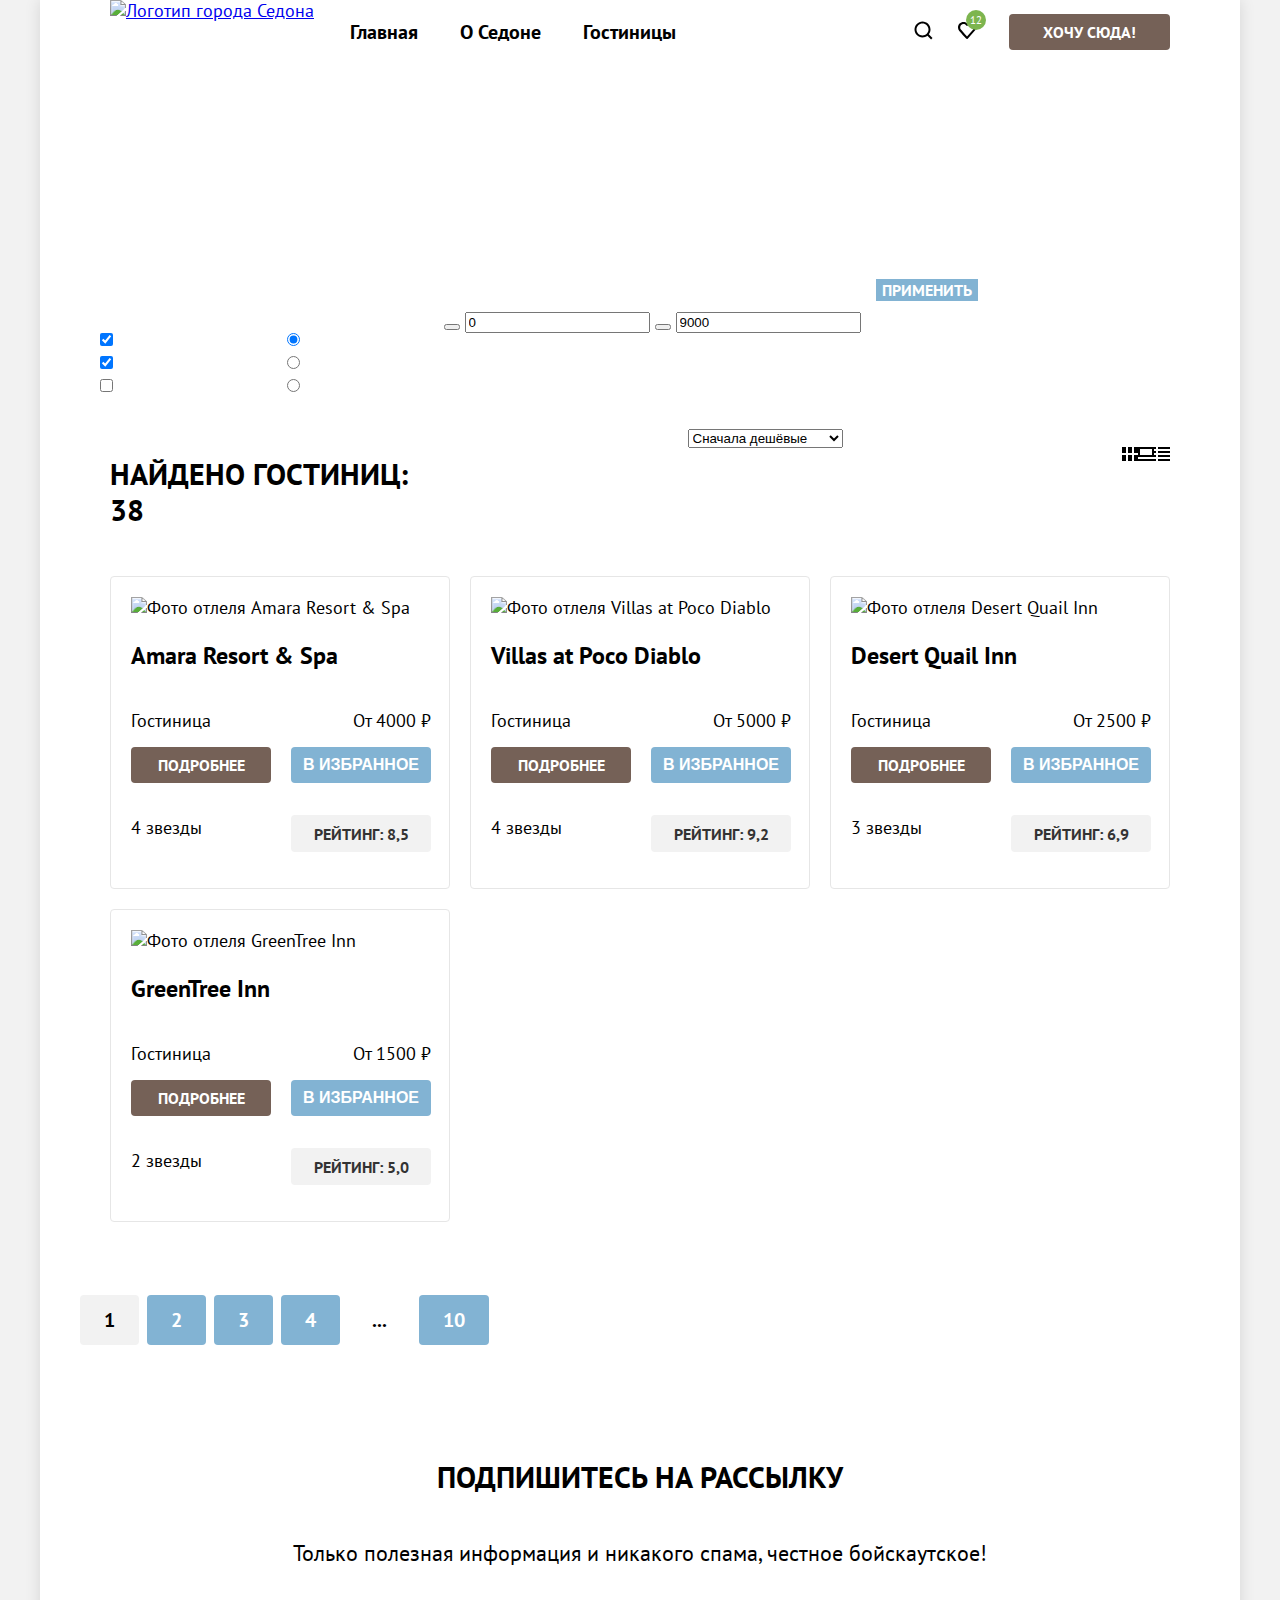
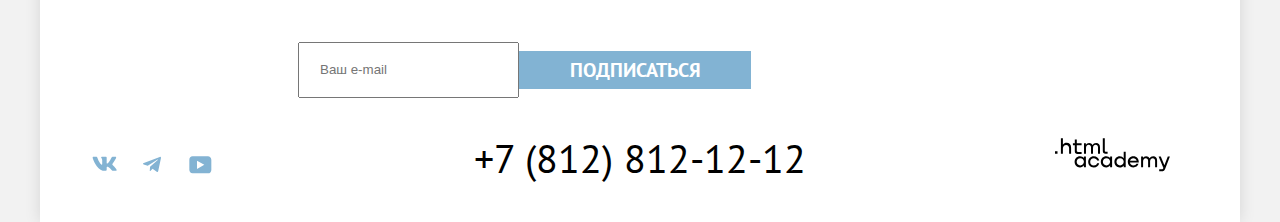
==== catalog.html @ f5851c2d "Вносит изменения в карточку гостиницы" ====
<!DOCTYPE html>
<html lang="ru">

  <head>
    <meta charset="utf-8">
    <title>Каталог</title>
    <link rel="stylesheet" href="styles/styles.css">
  </head>

  <body>
    <div class="page-wrapper">

      <header class="page-header">


        <nav class="navigation">
          <a class="logo" href="index.html" aria-current="page">
            <img src="images/header/logo.svg" width="140" height="70" alt="Логотип города Седона">
          </a>
          <ul class="navigation-list navigation-main">
            <li class="navigation-item">
              <a class="navigation-link" href="index.html">Главная</a>
            </li>
            <li class="navigation-item">
              <a class="navigation-link" href="#">О Седоне</a>
            </li>
            <li class="navigation-item navigation-item-active">
              <a class="navigation-link" href="#" aria-current="page">Гостиницы</a>
            </li>
          </ul>

          <!-- Пользовательское меню -->
          <ul class="navigation-list navigation-user">
            <li class="navigation-item">
              <a class="icon-button-search" href="#">
                <svg class="navigation-icon" aria-hidden="true" focusable="false" width="20" height="20"
                  viewBox="0 0 20 20" fill="none" xmlns="http://www.w3.org/2000/svg">
                  <path
                    d="m19.5 18.008-3.7-3.68c1-1.292 1.7-2.983 1.7-4.872 0-4.376-3.6-7.956-8-7.956s-8 3.68-8 8.055c0 4.376 3.6 7.956 8 7.956 1.8 0 3.5-.597 4.9-1.69l3.7 3.679 1.4-1.492Zm-10-2.486c-3.3 0-6-2.685-6-5.967 0-3.282 2.7-5.967 6-5.967s6 2.685 6 5.967c0 3.282-2.7 5.967-6 5.967Z"
                    fill="#000" />
                </svg>
                <span class="visually-hidden">Поиск</span>
              </a>
            </li>
            <li class="navigation-item">
              <a class="icon-button-favor" href="#">
                <svg class="navigation-icon" aria-hidden="true" focusable="false" width="20" height="20"
                  viewBox="0 0 20 20" fill="none" xmlns="http://www.w3.org/2000/svg">
                  <path
                    d="M9.9 19c-.3 0-.6-.1-.8-.4-5.4-6.1-6.7-7.5-7-7.9C1.4 9.8 1 8.6 1 7.4 1 4.4 3.4 2 6.5 2 7.8 2 9 2.5 10 3.3c1-.8 2.3-1.3 3.5-1.3 3 0 5.5 2.4 5.5 5.4 0 1.3-.5 2.5-1.3 3.4l-7 7.9c-.2.2-.4.3-.8.3Zm-6-9.5c.3.4 3.5 4 6.1 6.9l6.2-7c.5-.5.7-1.2.7-2 0-1.8-1.5-3.3-3.3-3.3-1 0-2 .5-2.7 1.3-.3.3-.6.4-.9.4-.3 0-.6-.2-.8-.4-.7-.8-1.7-1.3-2.7-1.3-1.8 0-3.3 1.5-3.3 3.3-.1.9.3 1.6.7 2.1-.1 0-.1 0 0 0Z"
                    fill="#000" />
                </svg>
                <span class="visually-hidden">Избранное</span>
                <span class="icon-counter">12</span>
              </a>
            </li>
            <li class="navigation-item">
              <a class="navigation-button button" href="#">Хочу сюда!</a>
            </li>
          </ul>
        </nav>

      </header>

      <main class="main-container main-inner">

        <!-- Поиск и выбор -->
        <section class="select">
          <h1>Гостиницы Седоны</h1>

          <!-- Хлебные крошки -->
          <nav class="breadcrumbs" aria-label="Хлебные крошки">
            <ul class="breadcrumbs-list">
              <li class="breadcrumbs-item breadcrumbs-home">
                <a class="visually-hidden" href="index.html" aria-label="На главную">
                </a>
              </li>
              <li class="breadcrumbs-item breadcrumbs-corner">
                <a class="visually-hidden">Направление перехода</a>
              </li>
              <li class="breadcrumbs-item">
                <a class="breadcrumbs-title" href="#" aria-current="page">Гостиницы</a>
              </li>
            </ul>
          </nav>

          <!-- Выбор по параметрам -->
          <form class="filter" action="https://echo.htmlacademy.ru/" method="get">

            <!-- выбор инфраструктуры -->
            <fieldset class="filter-group">
              <legend class="filter-title">Инфраструктура:</legend>
              <ul class="filter-list">
                <li class="filter-item">
                  <label class="control">
                    <input class="control-input" type="checkbox" name="swim-pool" checked>
                    <span class="control-label">Бассейн</span>
                  </label>
                </li>
                <li class="filter-item">
                  <label class="control">
                    <input class="control-input" type="checkbox" name="parking" checked>
                    <span class="control-label">Парковка</span>
                  </label>
                </li>
                <li class="filter-item">
                  <label class="control">
                    <input class="control-input" type="checkbox" name="wifi">
                    <span class="control-label">Wi-Fi</span>
                  </label>
                </li>
              </ul>
            </fieldset>

            <!-- выбор типа жилья -->
            <fieldset class="filter-group">
              <legend class="filter-title">Тип Жилья:</legend>
              <ul class="filter-list">
                <li class="filter-item">
                  <label class="control">
                    <input class="control-input" type="radio" name="type_hous" checked>
                    <span class="control-label">Гостиница</span>
                  </label>
                </li>
                <li class="filter-item">
                  <label class="control">
                    <input class="control-input" type="radio" name="type_hous">
                    <span class="control-label">Мотель</span>
                  </label>
                </li>
                <li class="filter-item">
                  <label class="control">
                    <input class="control-input" type="radio" name="type_hous">
                    <span class="control-label">Апартаменты</span>
                  </label>
                </li>
              </ul>
            </fieldset>

            <!-- диапазон цен-->
            <fieldset class="filter-group">
              <legend class="filter-title">Стоимость, ₽:</legend>
              <button class="range-toggle toggle-min" type="button">
                <span class="visually-hidden">Изменить минимальную цену</span>
              </button>
              <label class="filter-label">
                <input class="catalog-filter-input" type="number" name="min-price" value="0" placeholder="от">
              </label>

              <button class="range-toggle toggle-max" type="button">
                <span class="visually-hidden">Изменить максимальную цену</span>
              </button>
              <label class="filter-label">
                <input class="catalog-filter-input" type="number" name="max-price" value="9000" placeholder="до">
              </label>

            </fieldset>
            <div class="filter-button">
              <button class="button apply" type="submit">Применить</button>
              <button class="button reset" type="reset">Сбросить</button>
            </div>

          </form>

        </section>

        <div class="search-list">
          <h2 class="visually-hidden">Результаты поиска</h2>
          <p class="search-result-hotel">Найдено гостиниц: 38</p>

          <form class="sorting-type">
            <label class="visually-hidden" for="sorting">Сортировка отображения</label>
            <select class="select-control" id="sorting" name="sorting">
              <option value="cheap">Сначала дешёвые</option>
              <option value="popular">Сначала популярные</option>
              <option value="expensive">Сначала дорогие</option>
            </select>
            <button class="visually-hidden" type="submit">Показать</button>
          </form>

          <!-- тип отображения-->
          <ul class="view">
            <li class="view-list">
              <a class="view-item">
                <svg aria-hidden="true" focusable="false" width="16" height="14" viewBox="0 0 16 14" fill="none"
                  xmlns="http://www.w3.org/2000/svg">
                  <g clip-path="url(#a)" fill="#000">
                    <path d="M4 0H0v6h4V0ZM16 0h-4v6h4V0ZM10 0H6v6h4V0ZM4 8H0v6h4V8ZM16 8h-4v6h4V8ZM10 8H6v6h4V8Z" />
                  </g>
                  <defs>
                    <clipPath id="a">
                      <path fill="#fff" d="M0 0h16v14H0z" />
                    </clipPath>
                  </defs>
                </svg>
                <span class="visually-hidden">Плитка</span>
              </a>
            </li>
            <li class="view-list">
              <a class="view-item" href="#">
                <svg aria-hidden="true" focusable="false" width="16" height="14" viewBox="0 0 16 14" fill="none"
                  xmlns="http://www.w3.org/2000/svg">
                  <g clip-path="url(#a)" fill="#000">
                    <path d="M16 12H0v2h16v-2ZM14 2v6H2V2h12Zm2-2H0v10h16V0Z" />
                  </g>
                  <defs>
                    <clipPath id="a">
                      <path fill="#fff" d="M0 0h16v14H0z" />
                    </clipPath>
                  </defs>
                </svg>
                <span class="visually-hidden">Карточками</span>
              </a>
            </li>
            <li class="view-list">
              <a class="view-item" href="#">
                <svg aria-hidden="true" focusable="false" width="16" height="14" viewBox="0 0 16 14" fill="none"
                  xmlns="http://www.w3.org/2000/svg">
                  <g clip-path="url(#a)" fill="#000">
                    <path
                      d="M2 0H0v2h2V0ZM16 0H4v2h12V0ZM2 4H0v2h2V4ZM16 4H4v2h12V4ZM2 8H0v2h2V8ZM16 8H4v2h12V8ZM2 12H0v2h2v-2ZM16 12H4v2h12v-2Z" />
                  </g>
                  <defs>
                    <clipPath id="a">
                      <path fill="#fff" d="M0 0h16v14H0z" />
                    </clipPath>
                  </defs>
                </svg>
                <span class="visually-hidden">Списком</span>
              </a>
            </li>
          </ul>
        </div>

        <!-- Каталог -->
        <section class="catalog">

          <ul class="hotel-list">
            <li class="hotel-card">
              <a class="hotel-card-link">
                <img class="hotel-card-image" src="images/catalog/hotel-1.jpg" width="300" height="212"
                  alt="Фото отлеля Amara Resort & Spa">
                <h3 class="hotel-card-name">Amara Resort & Spa</h3>
              </a>
              <a class="hotel-card-title">Гостиница</a>
              <a class="hotel-card-price">От 4000 ₽</a>
              <a class="hotel-card-title-detail" href="#">Подробнее</a>
              <button class="hotel-card-title-favour" type="button">В избранное</button>
              <p class="hotel-card-stars">4 звезды</p>
              <p class="hotel-card-rating">Рейтинг: 8,5</p>
            </li>

            <li class="hotel-card">
              <a class="hotel-card-link">
                <img class="hotel-card-image" src="images/catalog/hotel-2.jpg" width="300" height="212"
                  alt="Фото отлеля Villas at Poco Diablo">
                <h3 class="hotel-card-name">Villas at Poco Diablo</h3>
              </a>
              <a class="hotel-card-title">Гостиница</a>
              <a class="hotel-card-price">От 5000 ₽</a>
              <a class="hotel-card-title-detail" href="#">Подробнее</a>
              <button class="hotel-card-title-favour" type="button">В избранное</button>
              <p class="hotel-card-stars">4 звезды</p>
              <p class="hotel-card-rating">Рейтинг: 9,2</p>
            </li>

            <li class="hotel-card">
              <a class="hotel-card-link">
                <img class="hotel-card-image" src="images/catalog/hotel-3.jpg" width="300" height="212"
                  alt="Фото отлеля Desert Quail Inn">
                <h3 class="hotel-card-name">Desert Quail Inn</h3>
              </a>
              <a class="hotel-card-title">Гостиница</a>
              <a class="hotel-card-price">От 2500 ₽</a>
              <a class="hotel-card-title-detail" href="#">Подробнее</a>
              <button class="hotel-card-title-favour" type="button">В избранное</button>
              <p class="hotel-card-stars">3 звезды</p>
              <p class="hotel-card-rating">Рейтинг: 6,9</p>
            </li>

            <li class="hotel-card">
              <a class="hotel-card-link">
                <img class="hotel-card-image" src="images/catalog/hotel-4.jpg" width="300" height="212"
                  alt="Фото отлеля GreenTree Inn">
                <h3 class="hotel-card-name">GreenTree Inn</h3>
              </a>
              <a class="hotel-card-title">Гостиница</a>
              <a class="hotel-card-price">От 1500 ₽</a>
              <a class="hotel-card-title-detail" href="#">Подробнее</a>
              <button class="hotel-card-title-favour" type="button">В избранное</button>
              <p class="hotel-card-stars">2 звезды</p>
              <p class="hotel-card-rating">Рейтинг: 5,0</p>
            </li>
          </ul>

          <!-- Пагинация -->
          <ul class="pagination">
            <li class="pagination-item">
              <a class="pagination-link pagination-current">1</a>
            </li>
            <li class="pagination-item">
              <a class="pagination-link" href="#">2</a>
            </li>
            <li class="pagination-item">
              <a class="pagination-link" href="#">3</a>
            </li>
            <li class="pagination-item">
              <a class="pagination-link" href="#">4</a>
            </li>
            <li class="pagination-item">
              <a class="pagination-link pagination-ellipsis">...</a>
            </li>
            <li class="pagination-item">
              <a class="pagination-link" href="#">10</a>
            </li>
          </ul>

        </section>

        <!-- Подписаться -->
        <section class="subscribe-catalog">
          <h2 class="subscribe-title">Подпишитесь на рассылку</h2>

          <p class="subscribe-description">Только полезная информация и никакого спама, честное бойскаутское!</p>
          <form class="subscribe-form" action="https://echo.htmlacademy.ru/" method="post">
            <p class="subscribe-email">
              <label class="visually-hidden" for="subscribe-mail">Ваш e-mail</label>
              <input class="field" type="email" id="subscribe-mail" name="subscribe-mail" placeholder="Ваш e-mail"
                required>
              <button class="email-button button" type="submit">Подписаться</button>
            </p>
          </form>
        </section>

      </main>

      <footer class="page-footer">

        <!-- Соц сети -->
        <section class="social">
          <h2 class="visually-hidden">Социальные сети</h2>
          <ul class="social-list">
            <li class="social-item">
              <a class="social-button" href="https://vk.com/htmlacademy">
                <svg aria-hidden="true" focusable="false" width="25" height="15" viewBox="0 0 25 15" fill="none"
                  xmlns="http://www.w3.org/2000/svg">
                  <path fill-rule="evenodd" clip-rule="evenodd"
                    d="M24.116 1.804c.166-.546 0-.948-.795-.948h-2.625c-.668 0-.976.347-1.143.73 0 0-1.335 3.196-3.226 5.272-.612.602-.89.793-1.224.793-.167 0-.418-.19-.418-.738V1.804c0-.656-.184-.948-.74-.948H9.817c-.417 0-.668.304-.668.593 0 .621.946.765 1.043 2.513V7.76c0 .833-.153.984-.487.984-.89 0-3.055-3.21-4.34-6.885-.249-.715-.5-1.003-1.172-1.003H1.566c-.75 0-.9.347-.9.73 0 .682.89 4.07 4.145 8.551 2.17 3.06 5.225 4.72 8.008 4.72 1.67 0 1.875-.369 1.875-1.004V11.54c0-.737.158-.884.687-.884.39 0 1.057.192 2.615 1.667 1.78 1.75 2.073 2.533 3.075 2.533h2.625c.75 0 1.126-.368.91-1.096-.238-.724-1.088-1.775-2.215-3.022-.612-.71-1.53-1.475-1.809-1.858-.389-.49-.278-.71 0-1.147 0 0 3.2-4.426 3.533-5.929h.001Z"
                    fill="#83B3D3" />
                </svg>
                <span class="visually-hidden">Vkontakte</span>
              </a>
            </li>
            <li class="social-item">
              <a class="social-button" href="https://t.me/htmlacademy">
                <svg aria-hidden="true" focusable="false" width="18" height="17" viewBox="0 0 18 17" fill="none"
                  xmlns="http://www.w3.org/2000/svg">
                  <path
                    d="M16.785.956.84 7.104C-.248 7.541-.24 8.148.64 8.42l4.094 1.277 9.472-5.976c.448-.272.857-.126.52.173l-7.673 6.925H7.05l.002.001-.283 4.22c.414 0 .597-.19.829-.414l1.988-1.934 4.136 3.055c.762.42 1.31.205 1.5-.706l2.715-12.795c.278-1.114-.425-1.618-1.153-1.29Z"
                    fill="#83B3D3" />
                </svg>
                <span class="visually-hidden">Telegram</span>
              </a>
            </li>
            <li class="social-item">
              <a class="social-button" href="https://www.youtube.com/user/htmlacademyru">
                <svg aria-hidden="true" focusable="false" width="23" height="18" viewBox="0 0 23 18" fill="none"
                  xmlns="http://www.w3.org/2000/svg">
                  <path
                    d="M18.94.356H3.507C1.647.356.333 1.95.333 3.756V13.85c0 1.913 1.314 3.506 3.174 3.506H19.16c1.642 0 3.174-1.593 3.174-3.4v-10.2c-.219-1.806-1.532-3.4-3.393-3.4ZM7.995 12.894V4.819l7.333 4.037-7.333 4.038Z"
                    fill="#83B3D3" />
                </svg>
                <span class="visually-hidden">YouTube</span>
              </a>
            </li>
          </ul>
        </section>

        <!-- Контакты -->
        <address>
          <a class="contacts" href="tel:+78128121212">+7 (812) 812-12-12</a>
        </address>
        <section class="logo-developer">
          <h2 class="visually-hidden">Разработчик</h2>
          <a class="htmlacademy-link" href="https://htmlacademy.ru">
            <svg aria-hidden="true" focusable="false" width="115" height="34" viewBox="0 0 115 34" fill="none"
              xmlns="http://www.w3.org/2000/svg">
              <path
                d="M0 13.256v2.6h2.5v-2.6H0Zm11.6-8.4c-1.6 0-2.8.7-3.6 1.7h-.1v-6.2h-2v15.5h2v-5.3c0-2.1 1.3-3.6 3.3-3.6 1.8 0 2.9 1.4 2.9 3.2v5.7h2v-6.1c.1-3-1.8-4.9-4.5-4.9Zm15 .3h-4.8v-3.7h-2v3.8h-1.9v2h1.9v6c0 1.7 1 2.7 2.7 2.7h4.1v-2h-3.7c-.7 0-1.1-.4-1.1-1.1v-5.7h4.8v-2Zm14.5-.2c-1.6 0-2.9.8-3.5 2.1h-.1c-.6-1.2-1.8-2.1-3.4-2.1-1.4 0-2.5.8-3.1 1.8h-.1v-1.6H29v10.6h2v-5.4c0-2 1-3.5 2.6-3.5 1.5 0 2.4 1 2.4 2.6v6.3h2v-5.6c0-2.4 1.4-3.3 2.6-3.3 1.5 0 2.4 1 2.4 2.6v6.3h2v-6.5c.1-2.5-1.4-4.3-3.9-4.3Zm6.7 8.1c0 1.7 1 2.7 2.8 2.7h2v-2h-1.7c-.7 0-1.1-.4-1.1-1.1V.356h-2v12.7Zm-18.9 7c-.9-1.1-2.2-1.8-3.9-1.8-3.1 0-5.4 2.3-5.4 5.6s2.3 5.6 5.4 5.6c1.8 0 3-.8 3.8-1.9h.1v1.6h2v-10.6h-2v1.5Zm-3.6 7.4c-2.2 0-3.6-1.6-3.6-3.6s1.4-3.6 3.6-3.6 3.6 1.6 3.6 3.6c0 1.9-1.4 3.6-3.6 3.6Zm18.9-5.1c-.5-2.4-2.6-4.1-5.4-4.1-3.4 0-5.6 2.5-5.6 5.6 0 3.1 2.2 5.6 5.6 5.6 2.8 0 4.9-1.8 5.4-4.2h-2.1c-.4 1.3-1.7 2.3-3.3 2.3-2.2 0-3.6-1.6-3.6-3.6s1.4-3.6 3.6-3.6c1.6 0 2.8 1 3.3 2.2h2.1v-.2Zm10.9-2.3c-.9-1.1-2.2-1.8-3.9-1.8-3.1 0-5.4 2.3-5.4 5.6s2.3 5.6 5.4 5.6c1.8 0 3-.8 3.8-1.9h.1v1.6h2v-10.6h-2v1.5Zm-3.6 7.4c-2.2 0-3.6-1.6-3.6-3.6s1.4-3.6 3.6-3.6 3.6 1.6 3.6 3.6c0 1.9-1.5 3.6-3.6 3.6Zm17.2-7.3c-.9-1.1-2.2-1.9-3.9-1.9-3.1 0-5.4 2.3-5.4 5.6s2.2 5.6 5.4 5.6c1.7 0 3-.8 3.8-1.8h.1v1.5h2v-15.4h-2v6.4Zm-3.6 7.3c-2.2 0-3.6-1.6-3.6-3.6s1.4-3.6 3.6-3.6 3.6 1.6 3.6 3.6c-.1 2-1.5 3.6-3.6 3.6Zm13.2-9.2c-3.3 0-5.5 2.5-5.5 5.6 0 3 2.1 5.6 5.5 5.6 2.5 0 4.5-1.3 5.2-3.6h-2.1c-.5 1-1.6 1.6-3 1.6-1.9 0-3.3-1.3-3.4-2.9h8.8c.2-3.6-2-6.3-5.5-6.3Zm0 1.9c1.7 0 3 1 3.3 2.6h-6.5c.3-1.5 1.5-2.6 3.2-2.6Zm19.9-1.9c-1.6 0-2.9.8-3.6 2h-.1c-.6-1.2-1.8-2-3.4-2-1.4 0-2.5.7-3.1 1.8v-1.5h-1.9v10.6h2v-5.4c0-2 1-3.4 2.6-3.5 1.5 0 2.4 1 2.4 2.6v6.3h2v-5.6c0-2.4 1.4-3.3 2.6-3.3 1.5 0 2.4 1 2.4 2.6v6.3h2v-6.5c.1-2.6-1.4-4.4-3.9-4.4Zm11.2 9.1-3.6-8.9h-2.2l4.8 11.6c-.3.9-.7 1.2-1.7 1.2h-2.5v2h2.5c1.8 0 2.8-.8 3.5-2.6l4.7-12.2h-2.1l-3.4 8.9Z"
                fill="#000" />
            </svg>
          </a>
        </section>
      </footer>

    </div>
  </body>

</html>
---- styles/styles.css ----
@font-face {
  font-family: "PT Sans";
  font-style: normal;
  font-weight: 400;
  src: url("../fonts/ptsans-400.woff2") format("woff2");
  font-display: swap;
}

@font-face {
  font-family: "PT Sans";
  font-style: normal;
  font-weight: 700;
  src: url("../fonts/ptsans-700.woff2") format("woff2");
  font-display: swap;
}

/* --- базовые настройки --- */
*,
*::before,
*::after {
  box-sizing: border-box;
}

html {
  height: 100%;
}

body {
  margin: 0;
  display: flex;
  flex-direction: column;
  min-height: 100%;
  font-family: "PT Sans", sans-serif;
  font-size: 18px;
  line-height: 21px;
  font-weight: 400;
  font-style: normal;
  color: #000000;
  background-color: #f2f2f2;
}

.visually-hidden {
  position: absolute;
  width: 1px;
  height: 1px;
  margin: -1px;
  padding: 0;
  border: 0;
  clip: rect(0 0 0 0);
  overflow: hidden;
}

.button {
  display: inline-block;
  font-family: inherit;
  box-sizing: border-box;
  font-weight: 700;
  font-size: 16px;
  line-height: 20px;
  color: #ffffff;
  background-color: #000000;
  text-align: center;
  text-decoration: none;
  text-transform: uppercase;
  border: none;
  cursor: pointer;
}

.page-wrapper {
  color: #000000;
  background-color: #ffffff;
  width: 1200px;
  margin: 0 auto;
  box-shadow: 0 0 15px 0 rgba(0, 0, 0, 0.12);
}


/* Главная страница */


/* header */

.page-header {
  display: flex;
  padding-left: 70px;
  padding-right: 70px;
  box-sizing: border-box;
}

.navigation {
  display: flex;
  flex-grow: 1;
}

.logo {
  display: block;
  margin-bottom: -10px;
}

.navigation-list {
  display: flex;
  flex-wrap: wrap;
  margin: 0;
  padding: 0;
  list-style-type: none;
  align-items: center;
}

.navigation-main {
  display: flex;
  flex-wrap: wrap;
  column-gap: 10px;
  row-gap: 5px;
  margin-left: 20px;
}

.navigation-user {
  display: flex;
  flex-wrap: nowrap;
  margin-left: auto;
}

.navigation-link {
  display: block;
  padding: 20px 16px;
  text-align: center;
  font-weight: 700;
  font-size: 20px;
  line-height: 24px;
  color: #000000;
  text-decoration: none;
}
.navigation-icon {
  fill: #000000;
}

.icon-button-search {
  display: block;
  min-width: 20px;
  min-height: 20px;
  padding-left: 12px;
  padding-right: 12px;

}

.icon-button-favor {
  position: relative;
  display: block;
  min-width: 20px;
  min-height: 20px;
  padding-left: 12px;
  padding-right: 12px;
  background-size: 20px 20px;

}

.icon-counter {
  position: absolute;
  display: flex;
  justify-content: center;
  top: -10px;
  right: 3px;
  font-size: 11px;
  line-height: 10px;
  color: #ffffff;
  background-color: #7db54f;
  width: 20px;
  height: 20px;
  border-radius: 50%;
  text-decoration: none;
  align-items: center;
}

.navigation-button {
  display: block;
  padding: 8px 34px;
  margin-left: 20px;
  background-color: #756157;
  border-radius: 4px;
}

/* main */

.main-container {
  flex-grow: 1;
  margin: 0;
  padding: 0;
}

.hero {
  background-color: #44777d;
  background: url("../images/hero/divider.svg"), url("../images/hero/index-background.jpg");
  background-size: 100% auto, cover;
  background-repeat: no-repeat;
  background-position: left bottom, left top;
  padding-top: 51px;
  padding-bottom: 82px;
}

.hero-img {
  display: block;
  margin: 0 auto;
}

.hero-title {
  font-weight: 700;
  font-size: 30px;
  line-height: 36px;
  padding-top: 69px;
  padding-right: 290px;
  padding-bottom: 25px;
  padding-left: 290px;
  text-align: center;
  text-transform: uppercase;
}

.hero-description {
  font-size: 22px;
  line-height: 26px;
  padding-bottom: 69px;
  text-align: center;
}



/* преимущества  */


.advantages-list {
  display: flex;
  flex-wrap: wrap;
  margin: 0;
  padding: 0;
  text-align: center;
  list-style-type: none;
}

.advantages-title {
  font-weight: 700;
  font-size: 24px;
  line-height: 28px;
  min-width: 175px;
  padding-left: 27px;
  text-align: center;
  text-transform: uppercase;
}

.advantages-text {
  min-width: 230px;
  text-align: center;
}

.advantages-item-picture {
  display: flex;
}

.advantages-picture-item {
  display: flex;
}

.advantages-wrapper {
  display: flex;
  flex-direction: column;
  text-align: center;
  margin: 80px 85px;
}

.advantages-dark {
  color: #ffffff;
  background-color: #82b3d3;
}

.advantages-light {
  width: 400px;
  color: #333333;
  background-color: #83b3d31f;
  padding: 85px 112px;
}

.advantages-average {
  width: 400px;
  color: #333333;
  background-color: #83b3d333;
  padding: 85px 112px;
}


/* приглашение  */

.invitation {
  display: flex;
  flex-direction: column;
  align-items: center;
}

.invitation-title {
  display: block;
  font-weight: 700;
  font-size: 30px;
  line-height: 36px;
  width: 505px;
  padding-top: 64px;
  padding-bottom: 25px;
  margin: 0 auto;
  text-align: center;
  text-transform: uppercase;
}

.invitation-text {
  font-size: 22px;
  line-height: 26px;
  padding-bottom: 64px;
  text-align: center;
}

/* особенности  */

.features-list {
  display: flex;
  margin: 0;
  padding: 0;
  text-align: center;
  list-style-type: none;

}


.features-average {
  background-color: #83b3d31f;
}

.features-light {
  background-color: #ffffff;
}


.features-house {
  background-size: 75px 72px;
  background-image: url("../images/main/house.svg");
  background-repeat: no-repeat;
  background-position: center 80px;
  padding: 81px 85px;
}

.features-food {

  background-size: 75px 72px;
  background-image: url("../images/main/food.svg");
  background-repeat: no-repeat;
  background-position: center 80px;
  padding: 81px 85px;
}

.features-souvenir {
  background-size: 75px 72px;
  background-image: url("../images/main/souvenir.svg");
  background-repeat: no-repeat;
  background-position: center 80px;
  padding: 81px 85px;
}

.features-title {
  font-weight: 700;
  font-size: 24px;
  line-height: 28px;
  padding-top: 102px;
  text-align: center;
  text-transform: uppercase;
}

.features-text {
  text-align: center;
}


/* поиск   */

.search {
  text-align: center;
  margin-bottom: 96px;
}

.search-title {
  font-weight: 700;
  font-size: 30px;
  line-height: 36px;
  text-transform: uppercase;
  padding-top: 96px;
  padding-bottom: 20px;
}

.search-text {
  font-size: 22px;
  line-height: 26px;
  margin-bottom: 54px;
}

.search-button {
  font-weight: 700;
  font-size: 20px;
  line-height: 36px;
  color: #ffffff;
  background-color: #756157;
  text-transform: uppercase;
  text-decoration: none;
  padding: 8px 50px;
  border-radius: 4px;
}

/* подписка   */
.subscribe {
  margin: 0;
  padding: 0;
  background-color: #44777d;
  background: url("../images/main/subscribe.jpg");
  background-size: 100% auto;
  background-repeat: no-repeat;
  color: #ffffff;
  text-align: center;
}

.subscribe-catalog {
  background-color: #ffffff;
  text-align: center;
}

.subscribe-title {
  font-weight: 700;
  font-size: 30px;
  line-height: 36px;
  padding-top: 96px;
  padding-bottom: 20px;
  text-transform: uppercase;
}

.subscribe-description {
  font-size: 22px;
  line-height: 26px;
  min-width: 475px;
  padding-bottom: 54px;
  text-align: center;
}


.subscribe-email {
  display: flex;
  padding-left: 258px;
  width: 684px;
  align-items: center;
}

.field {
  padding: 14px 20px;
  line-height: 24px;
  width: 452px;
}

.email-button {
  font-size: 20px;
  line-height: 36px;
  background-color: #82b3d3;
  min-width: 232px;
}

/* footer  */

.page-footer {
  display: flex;
  justify-content: space-between;
  margin-top: 40px;
  margin-bottom: 30px;
}

.social-list {
  display: flex;
  flex-wrap: wrap;
  list-style-type: none;
}

.social-button {
  display: flex;
  flex-wrap: wrap;
  justify-content: center;
  align-items: center;
  width: 48px;
}

.contacts {
  width: 720px;
  font-size: 40px;
  line-height: 40px;
  color: #000000;
  background-color: #ffffff;
  font-style: normal;
  text-decoration: none;
  text-align: center;
}

.logo-developer {
  min-width: 115px;
  margin-right: 70px;
}

/* вторая страница*/


/* поиск  */

/* {
  margin-bottom: -10px;
}*/

.select {
  color: #ffffff;
  background-image: url("../images/catalog/catalog-background.jpg");
  background-size: 100% auto;
  background-repeat: no-repeat;
}

.select h1 {
  font-weight: 700;
  font-size: 60px;
  line-height: 78px;
}

.breadcrumbs {
  display: flex;
  text-align: center;
}

.breadcrumbs-list {
  display: flex;
  height: 21px;
  list-style-type: none;
  text-align: center;
}

.breadcrumbs-home {
  height: 12px;
  width: 12px;
  margin-top: 3px;
  margin-right: 10px;
  background-image: url("../images/catalog/home.svg");
  background-repeat: no-repeat;
  background-position: center;

}

.breadcrumbs-corner {
  height: 12px;
  width: 12px;
  margin-top: 3px;
  margin-right: 10px;
  background-image: url("../images/catalog/corner.svg");
  background-repeat: no-repeat;
  background-position: center;
}

.breadcrumbs-title {
  font-size: 16px;
  line-height: 21px;
  color: #ffffff;
  text-decoration: none;
}

.filter {
  display: flex;
  flex-wrap: wrap;

}

.filter-group {
  border: none;
}

.filter-title {
  font-weight: 700;
  font-size: 20px;
  line-height: 24px;
}

.filter-list {
  list-style-type: none;
}

.control-label {
  font-size: 18px;
  line-height: 23px;
}

.filter-title {
  font-weight: 700;
  font-size: 20px;
  line-height: 24px;
}

.filter-button {
  display: flex;
  flex-direction: column;
}

.apply {
  background-color: #82b3d3;
}

.reset {
  background-color: transparent;
}


/* результат*/

.search-list {
  display: flex;
  width: 1060px;
  justify-content: space-between;
  margin: 0 auto;
}

.search-result-hotel {
  width: 338px;
}

.search-result-hotel {
  font-weight: 700;
  font-size: 30px;
  line-height: 36px;
  color: #000000;
  background-color: #ffffff;
  text-transform: uppercase;
}

.view {
  display: flex;
  flex-wrap: wrap;
  list-style-type: none;
}

.sorting-type {
  font-size: 18px;
  line-height: 21px;

}

/* каталог гостиниц */

.hotel-list {
  display: grid;
  grid-template-columns: repeat(3, 1fr);
  gap: 20px;
  margin-bottom: 40px;
  list-style-type: none;
  padding: 0 70px;
}

.hotel-card {
  display: grid;
  grid-template-columns: repeat(2, 140px);
  gap: 16px 20px;
  width: 340px;
  padding: 20px;
  border: 1px solid #E6E6E6;
  border-radius: 4px;
}

.hotel-card-link {
  grid-column: 1 / -1;
}

.hotel-card-name {
  font-weight: 700;
  font-size: 24px;
  line-height: 28px;
  color: #000000;
  background-color: #ffffff;

}

.hotel-card-title {
  font-size: 18px;
  line-height: 21px;
}

.hotel-card-price {
  font-size: 18px;
  line-height: 21px;
  text-align: right;
}

.hotel-card-title-detail {
  font-weight: 700;
  font-size: 16px;
  line-height: 20px;
  color: #ffffff;
  background-color: #756157;
  text-transform: uppercase;
  text-decoration: none;
  text-align: center;
  border: none;
  padding: 8px 26px;
  border-radius: 4px;
}

.hotel-card-title-favour {
  font-weight: 700;
  font-size: 16px;
  line-height: 20px;
  color: #ffffff;
  background-color: #82b3d3;
  text-transform: uppercase;
  text-decoration: none;
  border: none;
  border-radius: 4px;
}

.hotel-card-rating {
  font-weight: 700;
  font-size: 16px;
  line-height: 20px;
  color: #333333;
  background-color: #f2f2f2;
  text-transform: uppercase;
  text-decoration: none;
  text-align: center;
  padding-top: 9px;
  padding-bottom: 8px;
  border-radius: 4px;
}

/* пагинация*/

.pagination {
  display: flex;
  flex-wrap: wrap;
  column-gap: 8px;
  padding-top: 40px;
  list-style-type: none;
}


.pagination-link {
  font-weight: 700;
  font-size: 20px;
  line-height: 36px;
  color: #ffffff;
  background-color: #82b3d3;
  min-width: 60px;
  padding: 12px 24px;
  text-decoration: none;
  text-align: center;
  border-radius: 4px;
}

.pagination-current {
  color: #000000;
  background-color: #f2f2f2;
}

.pagination-ellipsis {
  color: #000000;
  background-color:#ffffff;
}
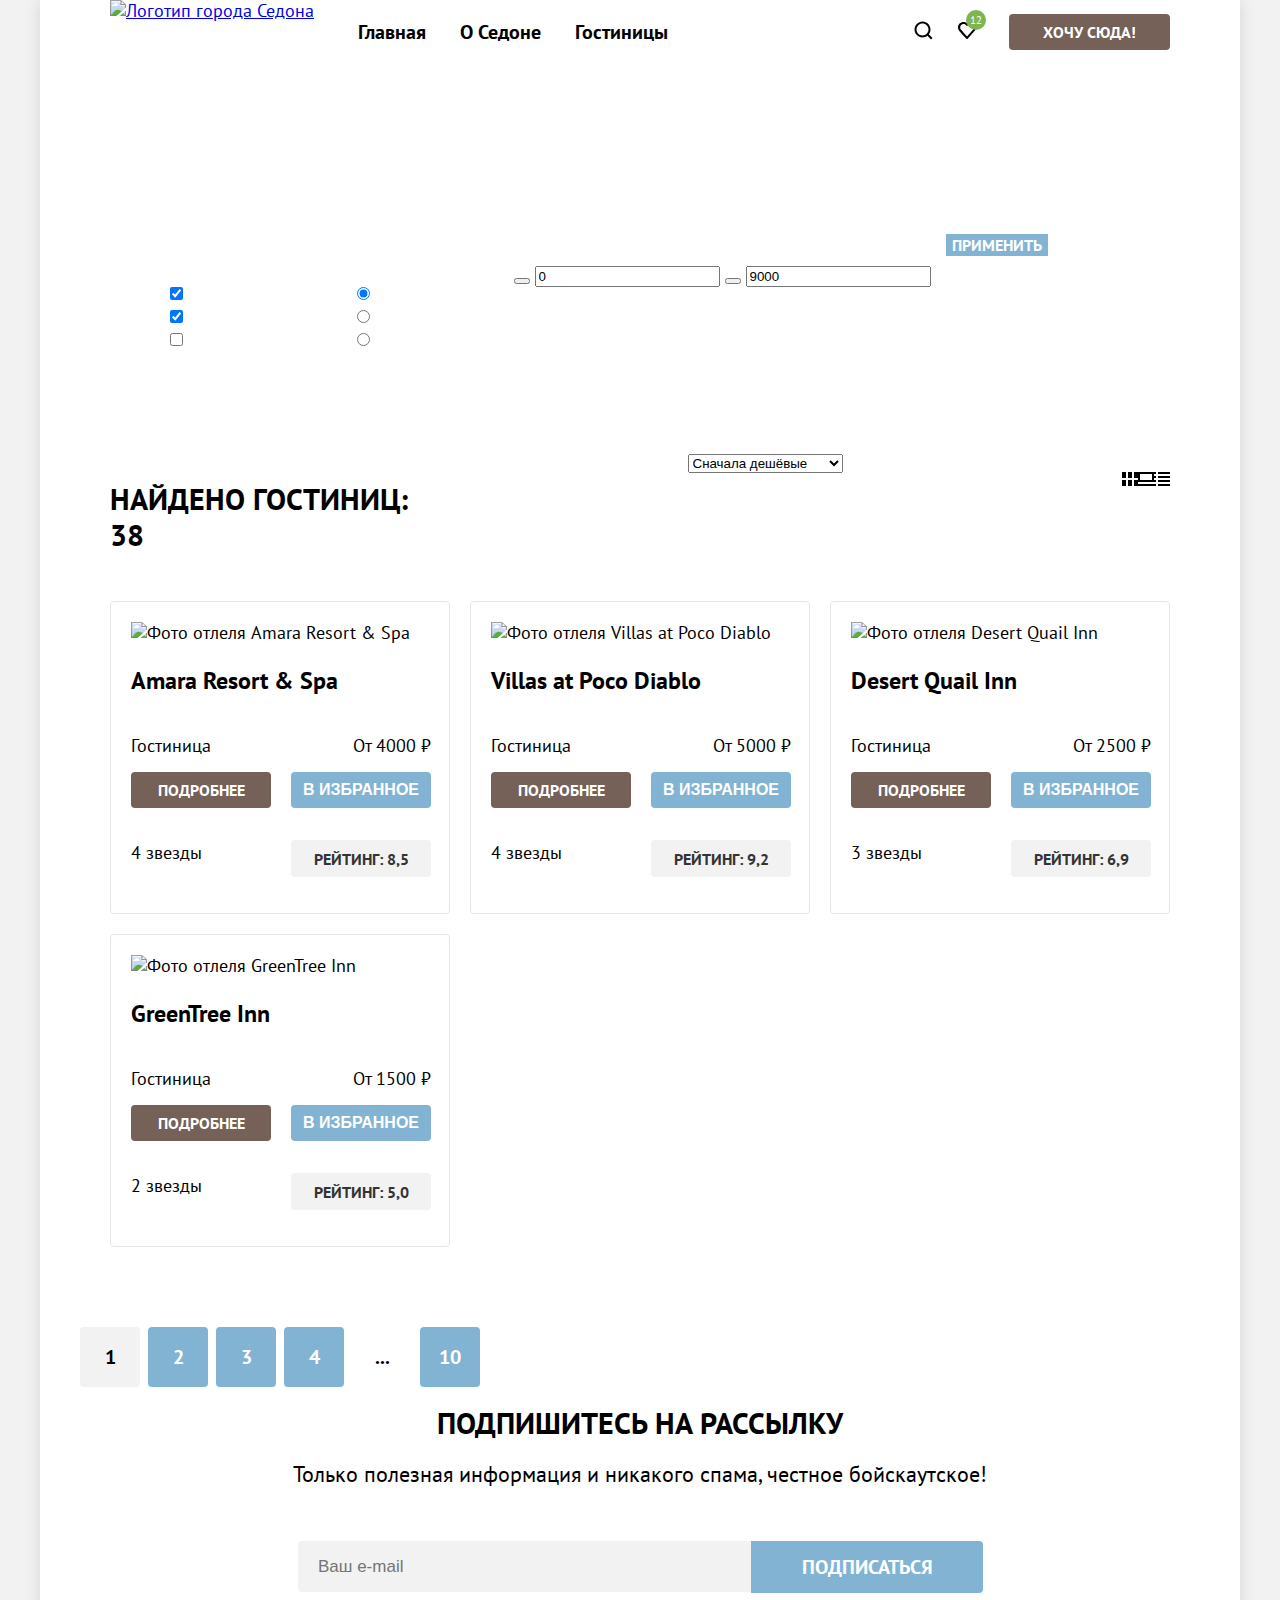
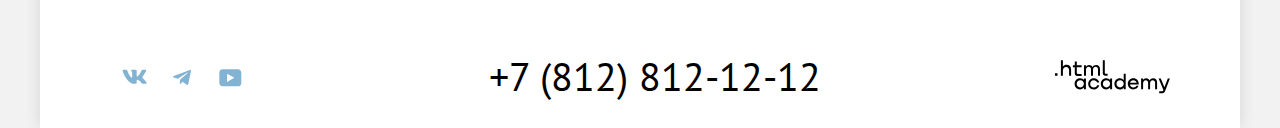
==== commit 4dffbcca: "Вносит состояния главной страницы" ====
--- a/catalog.html
+++ b/catalog.html
@@ -342,33 +342,33 @@
           <ul class="social-list">
             <li class="social-item">
               <a class="social-button" href="https://vk.com/htmlacademy">
-                <svg aria-hidden="true" focusable="false" width="25" height="15" viewBox="0 0 25 15" fill="none"
+                <svg aria-hidden="true" focusable="false" width="25" height="15" viewBox="0 0 25 15" fill="#83b3d3"
                   xmlns="http://www.w3.org/2000/svg">
                   <path fill-rule="evenodd" clip-rule="evenodd"
                     d="M24.116 1.804c.166-.546 0-.948-.795-.948h-2.625c-.668 0-.976.347-1.143.73 0 0-1.335 3.196-3.226 5.272-.612.602-.89.793-1.224.793-.167 0-.418-.19-.418-.738V1.804c0-.656-.184-.948-.74-.948H9.817c-.417 0-.668.304-.668.593 0 .621.946.765 1.043 2.513V7.76c0 .833-.153.984-.487.984-.89 0-3.055-3.21-4.34-6.885-.249-.715-.5-1.003-1.172-1.003H1.566c-.75 0-.9.347-.9.73 0 .682.89 4.07 4.145 8.551 2.17 3.06 5.225 4.72 8.008 4.72 1.67 0 1.875-.369 1.875-1.004V11.54c0-.737.158-.884.687-.884.39 0 1.057.192 2.615 1.667 1.78 1.75 2.073 2.533 3.075 2.533h2.625c.75 0 1.126-.368.91-1.096-.238-.724-1.088-1.775-2.215-3.022-.612-.71-1.53-1.475-1.809-1.858-.389-.49-.278-.71 0-1.147 0 0 3.2-4.426 3.533-5.929h.001Z"
-                    fill="#83B3D3" />
+                    />
                 </svg>
                 <span class="visually-hidden">Vkontakte</span>
               </a>
             </li>
             <li class="social-item">
               <a class="social-button" href="https://t.me/htmlacademy">
-                <svg aria-hidden="true" focusable="false" width="18" height="17" viewBox="0 0 18 17" fill="none"
+                <svg aria-hidden="true" focusable="false" width="18" height="17" viewBox="0 0 18 17" fill="#83b3d3"
                   xmlns="http://www.w3.org/2000/svg">
                   <path
                     d="M16.785.956.84 7.104C-.248 7.541-.24 8.148.64 8.42l4.094 1.277 9.472-5.976c.448-.272.857-.126.52.173l-7.673 6.925H7.05l.002.001-.283 4.22c.414 0 .597-.19.829-.414l1.988-1.934 4.136 3.055c.762.42 1.31.205 1.5-.706l2.715-12.795c.278-1.114-.425-1.618-1.153-1.29Z"
-                    fill="#83B3D3" />
+                     />
                 </svg>
                 <span class="visually-hidden">Telegram</span>
               </a>
             </li>
             <li class="social-item">
               <a class="social-button" href="https://www.youtube.com/user/htmlacademyru">
-                <svg aria-hidden="true" focusable="false" width="23" height="18" viewBox="0 0 23 18" fill="none"
+                <svg aria-hidden="true" focusable="false" width="23" height="18" viewBox="0 0 23 18" fill="#83b3d3"
                   xmlns="http://www.w3.org/2000/svg">
                   <path
                     d="M18.94.356H3.507C1.647.356.333 1.95.333 3.756V13.85c0 1.913 1.314 3.506 3.174 3.506H19.16c1.642 0 3.174-1.593 3.174-3.4v-10.2c-.219-1.806-1.532-3.4-3.393-3.4ZM7.995 12.894V4.819l7.333 4.037-7.333 4.038Z"
-                    fill="#83B3D3" />
+                     />
                 </svg>
                 <span class="visually-hidden">YouTube</span>
               </a>
@@ -377,20 +377,21 @@
         </section>
 
         <!-- Контакты -->
-        <address>
+        <address class="tel-nomber">
           <a class="contacts" href="tel:+78128121212">+7 (812) 812-12-12</a>
         </address>
         <section class="logo-developer">
           <h2 class="visually-hidden">Разработчик</h2>
           <a class="htmlacademy-link" href="https://htmlacademy.ru">
-            <svg aria-hidden="true" focusable="false" width="115" height="34" viewBox="0 0 115 34" fill="none"
+            <svg aria-hidden="true" focusable="false" width="115" height="34" viewBox="0 0 115 34" fill="#000"
               xmlns="http://www.w3.org/2000/svg">
               <path
                 d="M0 13.256v2.6h2.5v-2.6H0Zm11.6-8.4c-1.6 0-2.8.7-3.6 1.7h-.1v-6.2h-2v15.5h2v-5.3c0-2.1 1.3-3.6 3.3-3.6 1.8 0 2.9 1.4 2.9 3.2v5.7h2v-6.1c.1-3-1.8-4.9-4.5-4.9Zm15 .3h-4.8v-3.7h-2v3.8h-1.9v2h1.9v6c0 1.7 1 2.7 2.7 2.7h4.1v-2h-3.7c-.7 0-1.1-.4-1.1-1.1v-5.7h4.8v-2Zm14.5-.2c-1.6 0-2.9.8-3.5 2.1h-.1c-.6-1.2-1.8-2.1-3.4-2.1-1.4 0-2.5.8-3.1 1.8h-.1v-1.6H29v10.6h2v-5.4c0-2 1-3.5 2.6-3.5 1.5 0 2.4 1 2.4 2.6v6.3h2v-5.6c0-2.4 1.4-3.3 2.6-3.3 1.5 0 2.4 1 2.4 2.6v6.3h2v-6.5c.1-2.5-1.4-4.3-3.9-4.3Zm6.7 8.1c0 1.7 1 2.7 2.8 2.7h2v-2h-1.7c-.7 0-1.1-.4-1.1-1.1V.356h-2v12.7Zm-18.9 7c-.9-1.1-2.2-1.8-3.9-1.8-3.1 0-5.4 2.3-5.4 5.6s2.3 5.6 5.4 5.6c1.8 0 3-.8 3.8-1.9h.1v1.6h2v-10.6h-2v1.5Zm-3.6 7.4c-2.2 0-3.6-1.6-3.6-3.6s1.4-3.6 3.6-3.6 3.6 1.6 3.6 3.6c0 1.9-1.4 3.6-3.6 3.6Zm18.9-5.1c-.5-2.4-2.6-4.1-5.4-4.1-3.4 0-5.6 2.5-5.6 5.6 0 3.1 2.2 5.6 5.6 5.6 2.8 0 4.9-1.8 5.4-4.2h-2.1c-.4 1.3-1.7 2.3-3.3 2.3-2.2 0-3.6-1.6-3.6-3.6s1.4-3.6 3.6-3.6c1.6 0 2.8 1 3.3 2.2h2.1v-.2Zm10.9-2.3c-.9-1.1-2.2-1.8-3.9-1.8-3.1 0-5.4 2.3-5.4 5.6s2.3 5.6 5.4 5.6c1.8 0 3-.8 3.8-1.9h.1v1.6h2v-10.6h-2v1.5Zm-3.6 7.4c-2.2 0-3.6-1.6-3.6-3.6s1.4-3.6 3.6-3.6 3.6 1.6 3.6 3.6c0 1.9-1.5 3.6-3.6 3.6Zm17.2-7.3c-.9-1.1-2.2-1.9-3.9-1.9-3.1 0-5.4 2.3-5.4 5.6s2.2 5.6 5.4 5.6c1.7 0 3-.8 3.8-1.8h.1v1.5h2v-15.4h-2v6.4Zm-3.6 7.3c-2.2 0-3.6-1.6-3.6-3.6s1.4-3.6 3.6-3.6 3.6 1.6 3.6 3.6c-.1 2-1.5 3.6-3.6 3.6Zm13.2-9.2c-3.3 0-5.5 2.5-5.5 5.6 0 3 2.1 5.6 5.5 5.6 2.5 0 4.5-1.3 5.2-3.6h-2.1c-.5 1-1.6 1.6-3 1.6-1.9 0-3.3-1.3-3.4-2.9h8.8c.2-3.6-2-6.3-5.5-6.3Zm0 1.9c1.7 0 3 1 3.3 2.6h-6.5c.3-1.5 1.5-2.6 3.2-2.6Zm19.9-1.9c-1.6 0-2.9.8-3.6 2h-.1c-.6-1.2-1.8-2-3.4-2-1.4 0-2.5.7-3.1 1.8v-1.5h-1.9v10.6h2v-5.4c0-2 1-3.4 2.6-3.5 1.5 0 2.4 1 2.4 2.6v6.3h2v-5.6c0-2.4 1.4-3.3 2.6-3.3 1.5 0 2.4 1 2.4 2.6v6.3h2v-6.5c.1-2.6-1.4-4.4-3.9-4.4Zm11.2 9.1-3.6-8.9h-2.2l4.8 11.6c-.3.9-.7 1.2-1.7 1.2h-2.5v2h2.5c1.8 0 2.8-.8 3.5-2.6l4.7-12.2h-2.1l-3.4 8.9Z"
-                fill="#000" />
+                 />
             </svg>
           </a>
         </section>
+
       </footer>
 
     </div>
--- a/styles/styles.css
+++ b/styles/styles.css
@@ -97,6 +97,11 @@
   margin-bottom: -10px;
 }
 
+.logo:hover,
+.logo:focus {
+  opacity: 0.5;
+}
+
 .navigation-list {
   display: flex;
   flex-wrap: wrap;
@@ -111,18 +116,20 @@
   flex-wrap: wrap;
   column-gap: 10px;
   row-gap: 5px;
-  margin-left: 20px;
+  margin-left: 32px;
 }
 
 .navigation-user {
   display: flex;
   flex-wrap: nowrap;
   margin-left: auto;
+  flex-shrink: 0;
 }
 
 .navigation-link {
+  position: relative;
   display: block;
-  padding: 20px 16px;
+  padding: 20px 12px;
   text-align: center;
   font-weight: 700;
   font-size: 20px;
@@ -130,9 +137,35 @@
   color: #000000;
   text-decoration: none;
 }
+
+.navigation-link:hover  {
+  color: rgba(0, 0, 0, 0.5);
+}
+
+.navigation-link:focus {
+  color: rgba(0, 0, 0, 0.5);
+}
+
+
+.navigation-link-active::after {
+  content: "";
+  position: absolute;
+  width: calc(100% - 24px) ;
+  height: 2px;
+  background-color: rgba(117, 98, 87, 1);
+  bottom: 0;
+  left: 50%;
+  transform: translateX(-50%);
+}
+
 .navigation-icon {
   fill: #000000;
 }
+
+.navigation-icon:hover {
+  fill: rgba(0, 0, 0, 0.5);
+}
+
 
 .icon-button-search {
   display: block;
@@ -140,7 +173,6 @@
   min-height: 20px;
   padding-left: 12px;
   padding-right: 12px;
-
 }
 
 .icon-button-favor {
@@ -151,7 +183,6 @@
   padding-left: 12px;
   padding-right: 12px;
   background-size: 20px 20px;
-
 }
 
 .icon-counter {
@@ -177,6 +208,15 @@
   margin-left: 20px;
   background-color: #756157;
   border-radius: 4px;
+}
+
+.navigation-button:hover,
+.navigation-button:focus {
+  background: rgba(117, 97, 87, 0.5);
+}
+
+.navigation-button:active {
+  background: rgba(117, 97, 87, 0.1);
 }
 
 /* main */
@@ -206,25 +246,29 @@
   font-weight: 700;
   font-size: 30px;
   line-height: 36px;
-  padding-top: 69px;
-  padding-right: 290px;
-  padding-bottom: 25px;
-  padding-left: 290px;
-  text-align: center;
-  text-transform: uppercase;
+  margin: 0;
+  margin-bottom: 25px;
+  text-align: center;
+  text-transform: uppercase;
+  max-width: 700px;
 }
 
 .hero-description {
   font-size: 22px;
   line-height: 26px;
-  padding-bottom: 69px;
-  text-align: center;
-}
-
-
+  margin: 0;
+  margin-bottom: 90px;
+  text-align: center;
+}
 
 /* преимущества  */
 
+.advantages {
+  padding-top: 69px;
+  display: flex;
+  flex-direction: column;
+  align-items: center;
+}
 
 .advantages-list {
   display: flex;
@@ -236,33 +280,49 @@
 }
 
 .advantages-title {
+  position: relative;
   font-weight: 700;
   font-size: 24px;
   line-height: 28px;
   min-width: 175px;
-  padding-left: 27px;
-  text-align: center;
-  text-transform: uppercase;
+  margin: 0;
+  margin-bottom: 61px;
+  text-align: center;
+  text-transform: uppercase;
+}
+
+.advantages-title::after {
+  content: "";
+  position: absolute;
+  width: 60px;
+  height: 2px;
+  background-color: rgba(0, 0, 0, 0.3);
+  bottom: -32px;
+  left: 50%;
+  transform: translateX(-50%);
 }
 
 .advantages-text {
   min-width: 230px;
+  margin: 0;
   text-align: center;
 }
 
 .advantages-item-picture {
   display: flex;
-}
-
-.advantages-picture-item {
-  display: flex;
-}
+  align-items: center;
+}
+
+.advantages-item-picture .advantages-title::after {
+  background-color: rgba(255, 255, 255, 0.3);
+}
+
 
 .advantages-wrapper {
   display: flex;
   flex-direction: column;
   text-align: center;
-  margin: 80px 85px;
+  padding: 100px 80px;
 }
 
 .advantages-dark {
@@ -274,14 +334,14 @@
   width: 400px;
   color: #333333;
   background-color: #83b3d31f;
-  padding: 85px 112px;
+  padding: 113px 86px;
 }
 
 .advantages-average {
   width: 400px;
   color: #333333;
   background-color: #83b3d333;
-  padding: 85px 112px;
+  padding: 113px 86px;
 }
 
 
@@ -291,6 +351,8 @@
   display: flex;
   flex-direction: column;
   align-items: center;
+  padding-top: 64px;
+  margin-bottom: 64px;
 }
 
 .invitation-title {
@@ -299,9 +361,8 @@
   font-size: 30px;
   line-height: 36px;
   width: 505px;
-  padding-top: 64px;
-  padding-bottom: 25px;
   margin: 0 auto;
+  margin-bottom: 20px;
   text-align: center;
   text-transform: uppercase;
 }
@@ -309,7 +370,7 @@
 .invitation-text {
   font-size: 22px;
   line-height: 26px;
-  padding-bottom: 64px;
+  margin: 0;
   text-align: center;
 }
 
@@ -321,9 +382,7 @@
   padding: 0;
   text-align: center;
   list-style-type: none;
-
-}
-
+}
 
 .features-average {
   background-color: #83b3d31f;
@@ -332,44 +391,52 @@
 .features-light {
   background-color: #ffffff;
 }
-
 
 .features-house {
   background-size: 75px 72px;
   background-image: url("../images/main/house.svg");
   background-repeat: no-repeat;
-  background-position: center 80px;
+  background-position: 164px 81px;
+  max-width: 400px;
   padding: 81px 85px;
+  flex-grow: 1;
 }
 
 .features-food {
-
   background-size: 75px 72px;
   background-image: url("../images/main/food.svg");
   background-repeat: no-repeat;
-  background-position: center 80px;
+  background-position: 164px 80px;
+  max-width: 400px;
   padding: 81px 85px;
+  flex-grow: 1;
 }
 
 .features-souvenir {
   background-size: 75px 72px;
   background-image: url("../images/main/souvenir.svg");
   background-repeat: no-repeat;
-  background-position: center 80px;
+  background-position: 164px 82px;
+  max-width: 400px;
   padding: 81px 85px;
+  flex-grow: 1;
 }
 
 .features-title {
   font-weight: 700;
   font-size: 24px;
   line-height: 28px;
+  margin: 0;
+  margin-bottom: 30px;
   padding-top: 102px;
   text-align: center;
   text-transform: uppercase;
+  word-wrap: break-word;
 }
 
 .features-text {
   text-align: center;
+  margin: 0;
 }
 
 
@@ -378,20 +445,22 @@
 .search {
   text-align: center;
   margin-bottom: 96px;
+  padding-top: 96px;
 }
 
 .search-title {
   font-weight: 700;
   font-size: 30px;
   line-height: 36px;
-  text-transform: uppercase;
-  padding-top: 96px;
-  padding-bottom: 20px;
+  margin: 0;
+  margin-bottom: 20px;
+  text-transform: uppercase;
 }
 
 .search-text {
   font-size: 22px;
   line-height: 26px;
+  margin: 0;
   margin-bottom: 54px;
 }
 
@@ -407,10 +476,24 @@
   border-radius: 4px;
 }
 
+.search-button:hover,
+.search-button:focus {
+  background: rgba(97, 80, 72, 1);
+}
+
+.search-button:active {
+  background: rgba(117, 97, 87, 1);
+  color: rgba(255, 255, 255, 0.3);
+}
+
+
 /* подписка   */
+
 .subscribe {
   margin: 0;
   padding: 0;
+  padding-top: 96px;
+  padding-bottom: 86px;
   background-color: #44777d;
   background: url("../images/main/subscribe.jpg");
   background-size: 100% auto;
@@ -428,8 +511,8 @@
   font-weight: 700;
   font-size: 30px;
   line-height: 36px;
-  padding-top: 96px;
-  padding-bottom: 20px;
+  margin: 0;
+  margin-bottom: 20px;
   text-transform: uppercase;
 }
 
@@ -437,10 +520,10 @@
   font-size: 22px;
   line-height: 26px;
   min-width: 475px;
-  padding-bottom: 54px;
-  text-align: center;
-}
-
+  margin: 0;
+  margin-bottom: 54px;
+  text-align: center;
+}
 
 .subscribe-email {
   display: flex;
@@ -450,9 +533,13 @@
 }
 
 .field {
+  font-size: 17px;
   padding: 14px 20px;
-  line-height: 24px;
-  width: 452px;
+  line-height: 23px;
+  min-width: 453px;
+  border: none;
+  border-radius: 4px 0 0 4px;
+  background-color: #f2f2f2;
 }
 
 .email-button {
@@ -460,20 +547,37 @@
   line-height: 36px;
   background-color: #82b3d3;
   min-width: 232px;
-}
+  padding-top: 8px;
+  padding-bottom: 8px;
+  border-radius:0 4px 4px 0;
+}
+
+.email-button:hover,
+.email-button:focus {
+  background: rgba(104, 162, 202, 1);
+}
+
+.email-button:active {
+  background-color: rgba(130, 179, 211, 1);
+  color: rgba(255, 255, 255, 0.3);
+}
+
 
 /* footer  */
 
 .page-footer {
   display: flex;
-  justify-content: space-between;
-  margin-top: 40px;
-  margin-bottom: 30px;
+  padding: 45px 70px 30px;
 }
 
 .social-list {
   display: flex;
   flex-wrap: wrap;
+  row-gap: 10px;
+  margin: 0;
+  padding: 0;
+  margin-top: 13px;
+  max-width: 180px;
   list-style-type: none;
 }
 
@@ -485,8 +589,20 @@
   width: 48px;
 }
 
+.social-button:hover svg,
+.social-button:focus svg {
+  fill: rgba(104, 162, 202, 1);
+}
+
+.social-button:active svg {
+  fill: rgba(104, 162, 202, 0.3);
+}
+
+.tel-nomber {
+  margin-left: auto;
+}
+
 .contacts {
-  width: 720px;
   font-size: 40px;
   line-height: 40px;
   color: #000000;
@@ -496,31 +612,48 @@
   text-align: center;
 }
 
+.contacts:hover,
+.contacts:focus {
+  color: rgba(117, 97, 87, 1);
+}
+
+.contacts:active {
+  color: rgba(117, 97, 87, 0.3);
+}
+
 .logo-developer {
-  min-width: 115px;
-  margin-right: 70px;
-}
+  margin-left: auto;
+  margin-top: 4px;
+}
+
+.htmlacademy-link:hover svg,
+.htmlacademy-link:focus svg {
+  fill: rgba(117, 97, 87, 1);
+}
+
+.htmlacademy-link:active svg {
+  fill: rgba(117, 97, 87, 0.3);
+}
+
 
 /* вторая страница*/
 
-
 /* поиск  */
-
-/* {
-  margin-bottom: -10px;
-}*/
 
 .select {
   color: #ffffff;
   background-image: url("../images/catalog/catalog-background.jpg");
   background-size: 100% auto;
   background-repeat: no-repeat;
+  padding: 70px;
+  padding-top: 35px;
 }
 
 .select h1 {
   font-weight: 700;
   font-size: 60px;
   line-height: 78px;
+  margin: 0;
 }
 
 .breadcrumbs {
@@ -543,7 +676,6 @@
   background-image: url("../images/catalog/home.svg");
   background-repeat: no-repeat;
   background-position: center;
-
 }
 
 .breadcrumbs-corner {
@@ -673,7 +805,6 @@
   line-height: 28px;
   color: #000000;
   background-color: #ffffff;
-
 }
 
 .hotel-card-title {
@@ -737,15 +868,17 @@
   list-style-type: none;
 }
 
-
 .pagination-link {
+  display: flex;
+  justify-content: center;
   font-weight: 700;
   font-size: 20px;
   line-height: 36px;
   color: #ffffff;
   background-color: #82b3d3;
   min-width: 60px;
-  padding: 12px 24px;
+  padding-top: 12px;
+  padding-bottom: 12px;
   text-decoration: none;
   text-align: center;
   border-radius: 4px;
@@ -759,4 +892,5 @@
 .pagination-ellipsis {
   color: #000000;
   background-color:#ffffff;
-}
+  align-items: end;
+}
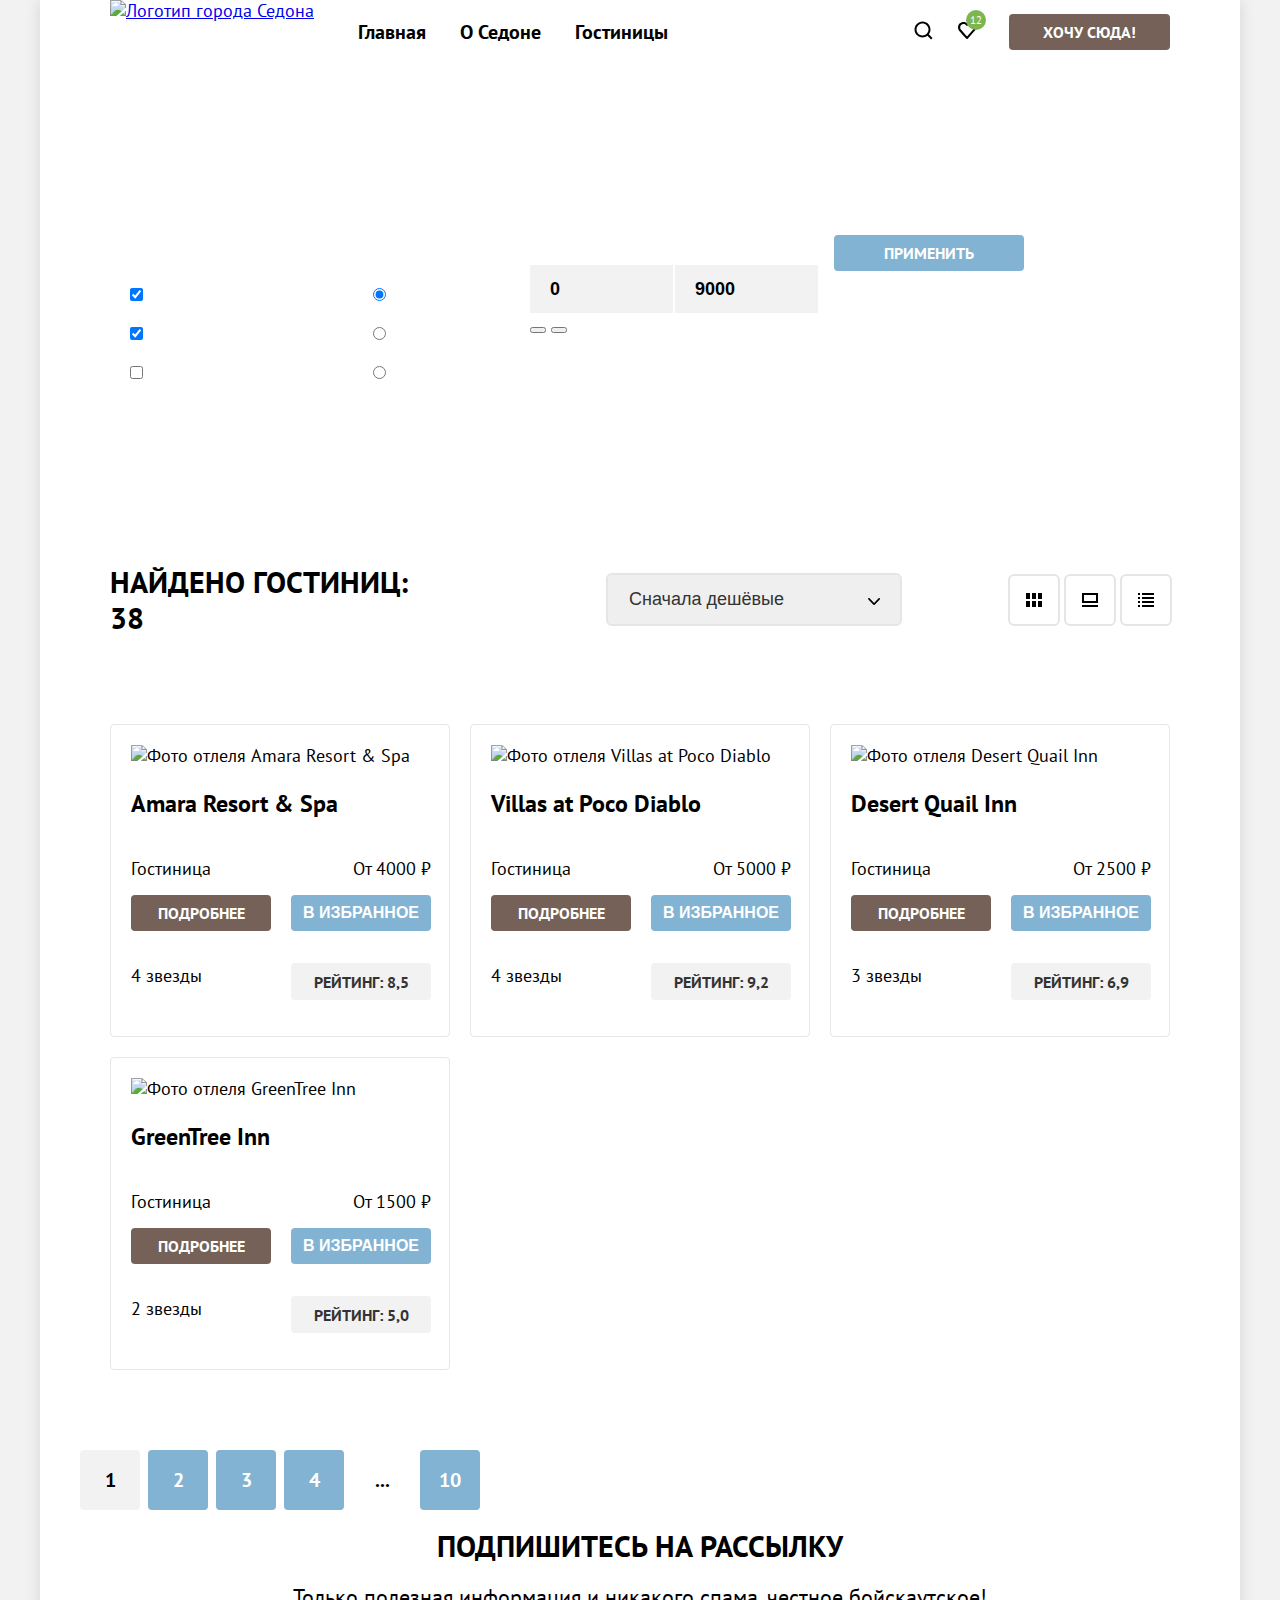
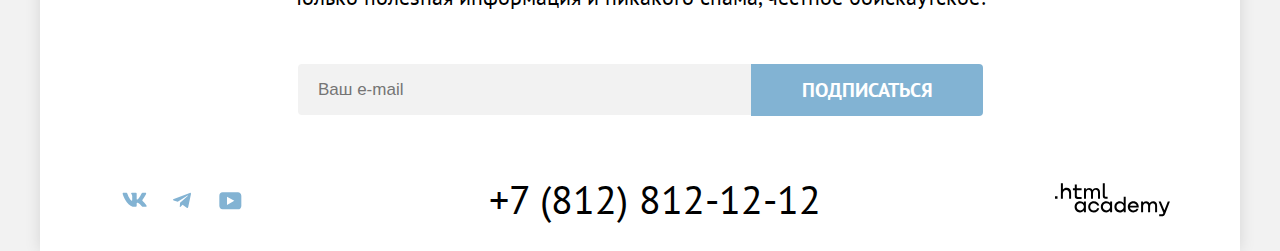
==== commit a376dc03: "Вносит изменения в каталог" ====
--- a/catalog.html
+++ b/catalog.html
@@ -75,9 +75,6 @@
                 <a class="visually-hidden" href="index.html" aria-label="На главную">
                 </a>
               </li>
-              <li class="breadcrumbs-item breadcrumbs-corner">
-                <a class="visually-hidden">Направление перехода</a>
-              </li>
               <li class="breadcrumbs-item">
                 <a class="breadcrumbs-title" href="#" aria-current="page">Гостиницы</a>
               </li>
@@ -88,22 +85,22 @@
           <form class="filter" action="https://echo.htmlacademy.ru/" method="get">
 
             <!-- выбор инфраструктуры -->
-            <fieldset class="filter-group">
-              <legend class="filter-title">Инфраструктура:</legend>
-              <ul class="filter-list">
-                <li class="filter-item">
+            <fieldset class="filter-group infra">
+              <legend class="filter-title infra-title">Инфраструктура:</legend>
+              <ul class="filter-list infra-list">
+                <li class="filter-item infra-item">
                   <label class="control">
                     <input class="control-input" type="checkbox" name="swim-pool" checked>
                     <span class="control-label">Бассейн</span>
                   </label>
                 </li>
-                <li class="filter-item">
+                <li class="filter-item infra-item">
                   <label class="control">
                     <input class="control-input" type="checkbox" name="parking" checked>
                     <span class="control-label">Парковка</span>
                   </label>
                 </li>
-                <li class="filter-item">
+                <li class="filter-item infar-item">
                   <label class="control">
                     <input class="control-input" type="checkbox" name="wifi">
                     <span class="control-label">Wi-Fi</span>
@@ -138,23 +135,40 @@
             </fieldset>
 
             <!-- диапазон цен-->
-            <fieldset class="filter-group">
+            <fieldset class="filter-group-toggle">
+
               <legend class="filter-title">Стоимость, ₽:</legend>
-              <button class="range-toggle toggle-min" type="button">
-                <span class="visually-hidden">Изменить минимальную цену</span>
-              </button>
-              <label class="filter-label">
-                <input class="catalog-filter-input" type="number" name="min-price" value="0" placeholder="от">
-              </label>
-
-              <button class="range-toggle toggle-max" type="button">
-                <span class="visually-hidden">Изменить максимальную цену</span>
-              </button>
-              <label class="filter-label">
-                <input class="catalog-filter-input" type="number" name="max-price" value="9000" placeholder="до">
-              </label>
+
+              <div class="filter-toggle">
+
+                <label class="filter-label">
+                  <input class="catalog-filter-input" type="number" name="min-price" value="0" placeholder="от">
+                </label>
+
+
+                <label class="filter-label">
+                  <input class="catalog-filter-input" type="number" name="max-price" value="9000" placeholder="до">
+                </label>
+
+              </div>
+
+                <button class="range-toggle toggle-min" type="button">
+                  <span class="visually-hidden">Изменить минимальную цену</span>
+                </button>
+
+
+
+                <button class="range-toggle toggle-max" type="button">
+                  <span class="visually-hidden">Изменить максимальную цену</span>
+                </button>
+
 
             </fieldset>
+
+
+
+
+
             <div class="filter-button">
               <button class="button apply" type="submit">Применить</button>
               <button class="button reset" type="reset">Сбросить</button>
@@ -345,8 +359,7 @@
                 <svg aria-hidden="true" focusable="false" width="25" height="15" viewBox="0 0 25 15" fill="#83b3d3"
                   xmlns="http://www.w3.org/2000/svg">
                   <path fill-rule="evenodd" clip-rule="evenodd"
-                    d="M24.116 1.804c.166-.546 0-.948-.795-.948h-2.625c-.668 0-.976.347-1.143.73 0 0-1.335 3.196-3.226 5.272-.612.602-.89.793-1.224.793-.167 0-.418-.19-.418-.738V1.804c0-.656-.184-.948-.74-.948H9.817c-.417 0-.668.304-.668.593 0 .621.946.765 1.043 2.513V7.76c0 .833-.153.984-.487.984-.89 0-3.055-3.21-4.34-6.885-.249-.715-.5-1.003-1.172-1.003H1.566c-.75 0-.9.347-.9.73 0 .682.89 4.07 4.145 8.551 2.17 3.06 5.225 4.72 8.008 4.72 1.67 0 1.875-.369 1.875-1.004V11.54c0-.737.158-.884.687-.884.39 0 1.057.192 2.615 1.667 1.78 1.75 2.073 2.533 3.075 2.533h2.625c.75 0 1.126-.368.91-1.096-.238-.724-1.088-1.775-2.215-3.022-.612-.71-1.53-1.475-1.809-1.858-.389-.49-.278-.71 0-1.147 0 0 3.2-4.426 3.533-5.929h.001Z"
-                    />
+                    d="M24.116 1.804c.166-.546 0-.948-.795-.948h-2.625c-.668 0-.976.347-1.143.73 0 0-1.335 3.196-3.226 5.272-.612.602-.89.793-1.224.793-.167 0-.418-.19-.418-.738V1.804c0-.656-.184-.948-.74-.948H9.817c-.417 0-.668.304-.668.593 0 .621.946.765 1.043 2.513V7.76c0 .833-.153.984-.487.984-.89 0-3.055-3.21-4.34-6.885-.249-.715-.5-1.003-1.172-1.003H1.566c-.75 0-.9.347-.9.73 0 .682.89 4.07 4.145 8.551 2.17 3.06 5.225 4.72 8.008 4.72 1.67 0 1.875-.369 1.875-1.004V11.54c0-.737.158-.884.687-.884.39 0 1.057.192 2.615 1.667 1.78 1.75 2.073 2.533 3.075 2.533h2.625c.75 0 1.126-.368.91-1.096-.238-.724-1.088-1.775-2.215-3.022-.612-.71-1.53-1.475-1.809-1.858-.389-.49-.278-.71 0-1.147 0 0 3.2-4.426 3.533-5.929h.001Z" />
                 </svg>
                 <span class="visually-hidden">Vkontakte</span>
               </a>
@@ -356,8 +369,7 @@
                 <svg aria-hidden="true" focusable="false" width="18" height="17" viewBox="0 0 18 17" fill="#83b3d3"
                   xmlns="http://www.w3.org/2000/svg">
                   <path
-                    d="M16.785.956.84 7.104C-.248 7.541-.24 8.148.64 8.42l4.094 1.277 9.472-5.976c.448-.272.857-.126.52.173l-7.673 6.925H7.05l.002.001-.283 4.22c.414 0 .597-.19.829-.414l1.988-1.934 4.136 3.055c.762.42 1.31.205 1.5-.706l2.715-12.795c.278-1.114-.425-1.618-1.153-1.29Z"
-                     />
+                    d="M16.785.956.84 7.104C-.248 7.541-.24 8.148.64 8.42l4.094 1.277 9.472-5.976c.448-.272.857-.126.52.173l-7.673 6.925H7.05l.002.001-.283 4.22c.414 0 .597-.19.829-.414l1.988-1.934 4.136 3.055c.762.42 1.31.205 1.5-.706l2.715-12.795c.278-1.114-.425-1.618-1.153-1.29Z" />
                 </svg>
                 <span class="visually-hidden">Telegram</span>
               </a>
@@ -367,8 +379,7 @@
                 <svg aria-hidden="true" focusable="false" width="23" height="18" viewBox="0 0 23 18" fill="#83b3d3"
                   xmlns="http://www.w3.org/2000/svg">
                   <path
-                    d="M18.94.356H3.507C1.647.356.333 1.95.333 3.756V13.85c0 1.913 1.314 3.506 3.174 3.506H19.16c1.642 0 3.174-1.593 3.174-3.4v-10.2c-.219-1.806-1.532-3.4-3.393-3.4ZM7.995 12.894V4.819l7.333 4.037-7.333 4.038Z"
-                     />
+                    d="M18.94.356H3.507C1.647.356.333 1.95.333 3.756V13.85c0 1.913 1.314 3.506 3.174 3.506H19.16c1.642 0 3.174-1.593 3.174-3.4v-10.2c-.219-1.806-1.532-3.4-3.393-3.4ZM7.995 12.894V4.819l7.333 4.037-7.333 4.038Z" />
                 </svg>
                 <span class="visually-hidden">YouTube</span>
               </a>
@@ -386,8 +397,7 @@
             <svg aria-hidden="true" focusable="false" width="115" height="34" viewBox="0 0 115 34" fill="#000"
               xmlns="http://www.w3.org/2000/svg">
               <path
-                d="M0 13.256v2.6h2.5v-2.6H0Zm11.6-8.4c-1.6 0-2.8.7-3.6 1.7h-.1v-6.2h-2v15.5h2v-5.3c0-2.1 1.3-3.6 3.3-3.6 1.8 0 2.9 1.4 2.9 3.2v5.7h2v-6.1c.1-3-1.8-4.9-4.5-4.9Zm15 .3h-4.8v-3.7h-2v3.8h-1.9v2h1.9v6c0 1.7 1 2.7 2.7 2.7h4.1v-2h-3.7c-.7 0-1.1-.4-1.1-1.1v-5.7h4.8v-2Zm14.5-.2c-1.6 0-2.9.8-3.5 2.1h-.1c-.6-1.2-1.8-2.1-3.4-2.1-1.4 0-2.5.8-3.1 1.8h-.1v-1.6H29v10.6h2v-5.4c0-2 1-3.5 2.6-3.5 1.5 0 2.4 1 2.4 2.6v6.3h2v-5.6c0-2.4 1.4-3.3 2.6-3.3 1.5 0 2.4 1 2.4 2.6v6.3h2v-6.5c.1-2.5-1.4-4.3-3.9-4.3Zm6.7 8.1c0 1.7 1 2.7 2.8 2.7h2v-2h-1.7c-.7 0-1.1-.4-1.1-1.1V.356h-2v12.7Zm-18.9 7c-.9-1.1-2.2-1.8-3.9-1.8-3.1 0-5.4 2.3-5.4 5.6s2.3 5.6 5.4 5.6c1.8 0 3-.8 3.8-1.9h.1v1.6h2v-10.6h-2v1.5Zm-3.6 7.4c-2.2 0-3.6-1.6-3.6-3.6s1.4-3.6 3.6-3.6 3.6 1.6 3.6 3.6c0 1.9-1.4 3.6-3.6 3.6Zm18.9-5.1c-.5-2.4-2.6-4.1-5.4-4.1-3.4 0-5.6 2.5-5.6 5.6 0 3.1 2.2 5.6 5.6 5.6 2.8 0 4.9-1.8 5.4-4.2h-2.1c-.4 1.3-1.7 2.3-3.3 2.3-2.2 0-3.6-1.6-3.6-3.6s1.4-3.6 3.6-3.6c1.6 0 2.8 1 3.3 2.2h2.1v-.2Zm10.9-2.3c-.9-1.1-2.2-1.8-3.9-1.8-3.1 0-5.4 2.3-5.4 5.6s2.3 5.6 5.4 5.6c1.8 0 3-.8 3.8-1.9h.1v1.6h2v-10.6h-2v1.5Zm-3.6 7.4c-2.2 0-3.6-1.6-3.6-3.6s1.4-3.6 3.6-3.6 3.6 1.6 3.6 3.6c0 1.9-1.5 3.6-3.6 3.6Zm17.2-7.3c-.9-1.1-2.2-1.9-3.9-1.9-3.1 0-5.4 2.3-5.4 5.6s2.2 5.6 5.4 5.6c1.7 0 3-.8 3.8-1.8h.1v1.5h2v-15.4h-2v6.4Zm-3.6 7.3c-2.2 0-3.6-1.6-3.6-3.6s1.4-3.6 3.6-3.6 3.6 1.6 3.6 3.6c-.1 2-1.5 3.6-3.6 3.6Zm13.2-9.2c-3.3 0-5.5 2.5-5.5 5.6 0 3 2.1 5.6 5.5 5.6 2.5 0 4.5-1.3 5.2-3.6h-2.1c-.5 1-1.6 1.6-3 1.6-1.9 0-3.3-1.3-3.4-2.9h8.8c.2-3.6-2-6.3-5.5-6.3Zm0 1.9c1.7 0 3 1 3.3 2.6h-6.5c.3-1.5 1.5-2.6 3.2-2.6Zm19.9-1.9c-1.6 0-2.9.8-3.6 2h-.1c-.6-1.2-1.8-2-3.4-2-1.4 0-2.5.7-3.1 1.8v-1.5h-1.9v10.6h2v-5.4c0-2 1-3.4 2.6-3.5 1.5 0 2.4 1 2.4 2.6v6.3h2v-5.6c0-2.4 1.4-3.3 2.6-3.3 1.5 0 2.4 1 2.4 2.6v6.3h2v-6.5c.1-2.6-1.4-4.4-3.9-4.4Zm11.2 9.1-3.6-8.9h-2.2l4.8 11.6c-.3.9-.7 1.2-1.7 1.2h-2.5v2h2.5c1.8 0 2.8-.8 3.5-2.6l4.7-12.2h-2.1l-3.4 8.9Z"
-                 />
+                d="M0 13.256v2.6h2.5v-2.6H0Zm11.6-8.4c-1.6 0-2.8.7-3.6 1.7h-.1v-6.2h-2v15.5h2v-5.3c0-2.1 1.3-3.6 3.3-3.6 1.8 0 2.9 1.4 2.9 3.2v5.7h2v-6.1c.1-3-1.8-4.9-4.5-4.9Zm15 .3h-4.8v-3.7h-2v3.8h-1.9v2h1.9v6c0 1.7 1 2.7 2.7 2.7h4.1v-2h-3.7c-.7 0-1.1-.4-1.1-1.1v-5.7h4.8v-2Zm14.5-.2c-1.6 0-2.9.8-3.5 2.1h-.1c-.6-1.2-1.8-2.1-3.4-2.1-1.4 0-2.5.8-3.1 1.8h-.1v-1.6H29v10.6h2v-5.4c0-2 1-3.5 2.6-3.5 1.5 0 2.4 1 2.4 2.6v6.3h2v-5.6c0-2.4 1.4-3.3 2.6-3.3 1.5 0 2.4 1 2.4 2.6v6.3h2v-6.5c.1-2.5-1.4-4.3-3.9-4.3Zm6.7 8.1c0 1.7 1 2.7 2.8 2.7h2v-2h-1.7c-.7 0-1.1-.4-1.1-1.1V.356h-2v12.7Zm-18.9 7c-.9-1.1-2.2-1.8-3.9-1.8-3.1 0-5.4 2.3-5.4 5.6s2.3 5.6 5.4 5.6c1.8 0 3-.8 3.8-1.9h.1v1.6h2v-10.6h-2v1.5Zm-3.6 7.4c-2.2 0-3.6-1.6-3.6-3.6s1.4-3.6 3.6-3.6 3.6 1.6 3.6 3.6c0 1.9-1.4 3.6-3.6 3.6Zm18.9-5.1c-.5-2.4-2.6-4.1-5.4-4.1-3.4 0-5.6 2.5-5.6 5.6 0 3.1 2.2 5.6 5.6 5.6 2.8 0 4.9-1.8 5.4-4.2h-2.1c-.4 1.3-1.7 2.3-3.3 2.3-2.2 0-3.6-1.6-3.6-3.6s1.4-3.6 3.6-3.6c1.6 0 2.8 1 3.3 2.2h2.1v-.2Zm10.9-2.3c-.9-1.1-2.2-1.8-3.9-1.8-3.1 0-5.4 2.3-5.4 5.6s2.3 5.6 5.4 5.6c1.8 0 3-.8 3.8-1.9h.1v1.6h2v-10.6h-2v1.5Zm-3.6 7.4c-2.2 0-3.6-1.6-3.6-3.6s1.4-3.6 3.6-3.6 3.6 1.6 3.6 3.6c0 1.9-1.5 3.6-3.6 3.6Zm17.2-7.3c-.9-1.1-2.2-1.9-3.9-1.9-3.1 0-5.4 2.3-5.4 5.6s2.2 5.6 5.4 5.6c1.7 0 3-.8 3.8-1.8h.1v1.5h2v-15.4h-2v6.4Zm-3.6 7.3c-2.2 0-3.6-1.6-3.6-3.6s1.4-3.6 3.6-3.6 3.6 1.6 3.6 3.6c-.1 2-1.5 3.6-3.6 3.6Zm13.2-9.2c-3.3 0-5.5 2.5-5.5 5.6 0 3 2.1 5.6 5.5 5.6 2.5 0 4.5-1.3 5.2-3.6h-2.1c-.5 1-1.6 1.6-3 1.6-1.9 0-3.3-1.3-3.4-2.9h8.8c.2-3.6-2-6.3-5.5-6.3Zm0 1.9c1.7 0 3 1 3.3 2.6h-6.5c.3-1.5 1.5-2.6 3.2-2.6Zm19.9-1.9c-1.6 0-2.9.8-3.6 2h-.1c-.6-1.2-1.8-2-3.4-2-1.4 0-2.5.7-3.1 1.8v-1.5h-1.9v10.6h2v-5.4c0-2 1-3.4 2.6-3.5 1.5 0 2.4 1 2.4 2.6v6.3h2v-5.6c0-2.4 1.4-3.3 2.6-3.3 1.5 0 2.4 1 2.4 2.6v6.3h2v-6.5c.1-2.6-1.4-4.4-3.9-4.4Zm11.2 9.1-3.6-8.9h-2.2l4.8 11.6c-.3.9-.7 1.2-1.7 1.2h-2.5v2h2.5c1.8 0 2.8-.8 3.5-2.6l4.7-12.2h-2.1l-3.4 8.9Z" />
             </svg>
           </a>
         </section>
--- a/styles/styles.css
+++ b/styles/styles.css
@@ -212,11 +212,12 @@
 
 .navigation-button:hover,
 .navigation-button:focus {
-  background: rgba(117, 97, 87, 0.5);
+  background: rgba(97, 80, 72, 1);
 }
 
 .navigation-button:active {
-  background: rgba(117, 97, 87, 0.1);
+  background: rgba(117, 97, 87, 1);
+  color: rgba(255, 255, 255, 0.3);
 }
 
 /* main */
@@ -663,29 +664,34 @@
 
 .breadcrumbs-list {
   display: flex;
-  height: 21px;
+  gap: 28px;
   list-style-type: none;
   text-align: center;
 }
 
+.breadcrumbs-item {
+  position: relative;
+}
+
 .breadcrumbs-home {
-  height: 12px;
-  width: 12px;
-  margin-top: 3px;
-  margin-right: 10px;
+  width: 13px;
   background-image: url("../images/catalog/home.svg");
   background-repeat: no-repeat;
   background-position: center;
 }
 
-.breadcrumbs-corner {
-  height: 12px;
-  width: 12px;
-  margin-top: 3px;
-  margin-right: 10px;
+.breadcrumbs-home::after {
+  content: "";
+  position: absolute;
+  width: 8px;
+  height: 20px;
+  top: 50%;
+  right: -14px;
   background-image: url("../images/catalog/corner.svg");
   background-repeat: no-repeat;
+  background-size: contain;
   background-position: center;
+  transform: translate(50%, -50%);
 }
 
 .breadcrumbs-title {
@@ -698,20 +704,29 @@
 .filter {
   display: flex;
   flex-wrap: wrap;
-
+  margin: 0 auto;
 }
 
 .filter-group {
   border: none;
 }
 
+.infra {
+  padding-right: 70px;
+}
+
 .filter-title {
   font-weight: 700;
   font-size: 20px;
   line-height: 24px;
+
 }
 
 .filter-list {
+  display: flex;
+  flex-direction: column;
+  gap: 16px;
+  padding: 0;
   list-style-type: none;
 }
 
@@ -726,16 +741,62 @@
   line-height: 24px;
 }
 
+.filter-group-toggle {
+  border: none;
+}
+
+.filter-toggle {
+  display: flex;
+  flex-wrap: wrap;
+  gap: 2px;
+}
+
+.catalog-filter-input {
+  font-weight: 700;
+  font-size: 18px;
+  line-height: 24px;
+  text-align: left;
+  background-color: #f2f2f2;
+  border: none;
+  width: 143px;
+  padding: 12px 20px;
+}
+
+
+
+
+
+
+
+
+
+
+
+
 .filter-button {
   display: flex;
   flex-direction: column;
+  gap: 32px;
+  margin: 0;
+  padding: 0;
 }
 
 .apply {
+  font-weight: 700;
+  text-align: center;
   background-color: #82b3d3;
+  color: #ffffff;
+  text-transform: uppercase;
+  padding: 8px 50px;
+  border-radius: 4px;
 }
 
 .reset {
+  font-weight: 700;
+  color: #ffffff;
+  text-transform: uppercase;
+  text-align: center;
+  border: none;
   background-color: transparent;
 }
 
@@ -744,9 +805,10 @@
 
 .search-list {
   display: flex;
-  width: 1060px;
+  align-items: center;
   justify-content: space-between;
   margin: 0 auto;
+  padding: 50px 70px 40px;
 }
 
 .search-result-hotel {
@@ -762,17 +824,76 @@
   text-transform: uppercase;
 }
 
-.view {
-  display: flex;
-  flex-wrap: wrap;
-  list-style-type: none;
+.sorting-type {
+  margin: 0;
+  padding: 0;
+}
+
+.select-control {
+  appearance: none;
+  font-size: 18px;
+  font-weight: 400;
+  line-height: 21px;
+  text-align: left;
+  color: #333333;
+  width: 292px;
+  min-height: 49px;
+  padding: 14px 52px 14px 21px;
+  outline: 2px solid #e5e5e5;
+  border-radius: 4px;
+  border: none;
+}
+
+.select-control:hover,
+.select-control:focus {
+  outline: 2px solid #68a2ca;
+}
+
+.sorting-type {
+  position: relative;
+  margin-left: auto;
+}
+
+.sorting-type::after {
+  content:"";
+  position: absolute;
+  width: 12px;
+  height: 8px;
+  top: 22px;
+  right: 20px;
+  background-image: url("../images/catalog/vector.svg");
+  background-repeat: no-repeat;
 }
 
 .sorting-type {
   font-size: 18px;
   line-height: 21px;
-
-}
+}
+
+.view {
+  display: flex;
+  flex-wrap: wrap;
+  gap: 8px;
+  margin-left: 70px;
+  list-style-type: none;
+}
+
+.view-item {
+  display: flex;
+  padding: 17px 16px;
+  outline: 2px solid #e5e5e5;
+  border-radius: 4px;
+}
+
+.view-item:hover,
+.view-item:active {
+  outline: 2px solid #000000;
+}
+
+.view-item:focus {
+  outline: 2px solid #68a2ca;
+}
+
 
 /* каталог гостиниц */
 
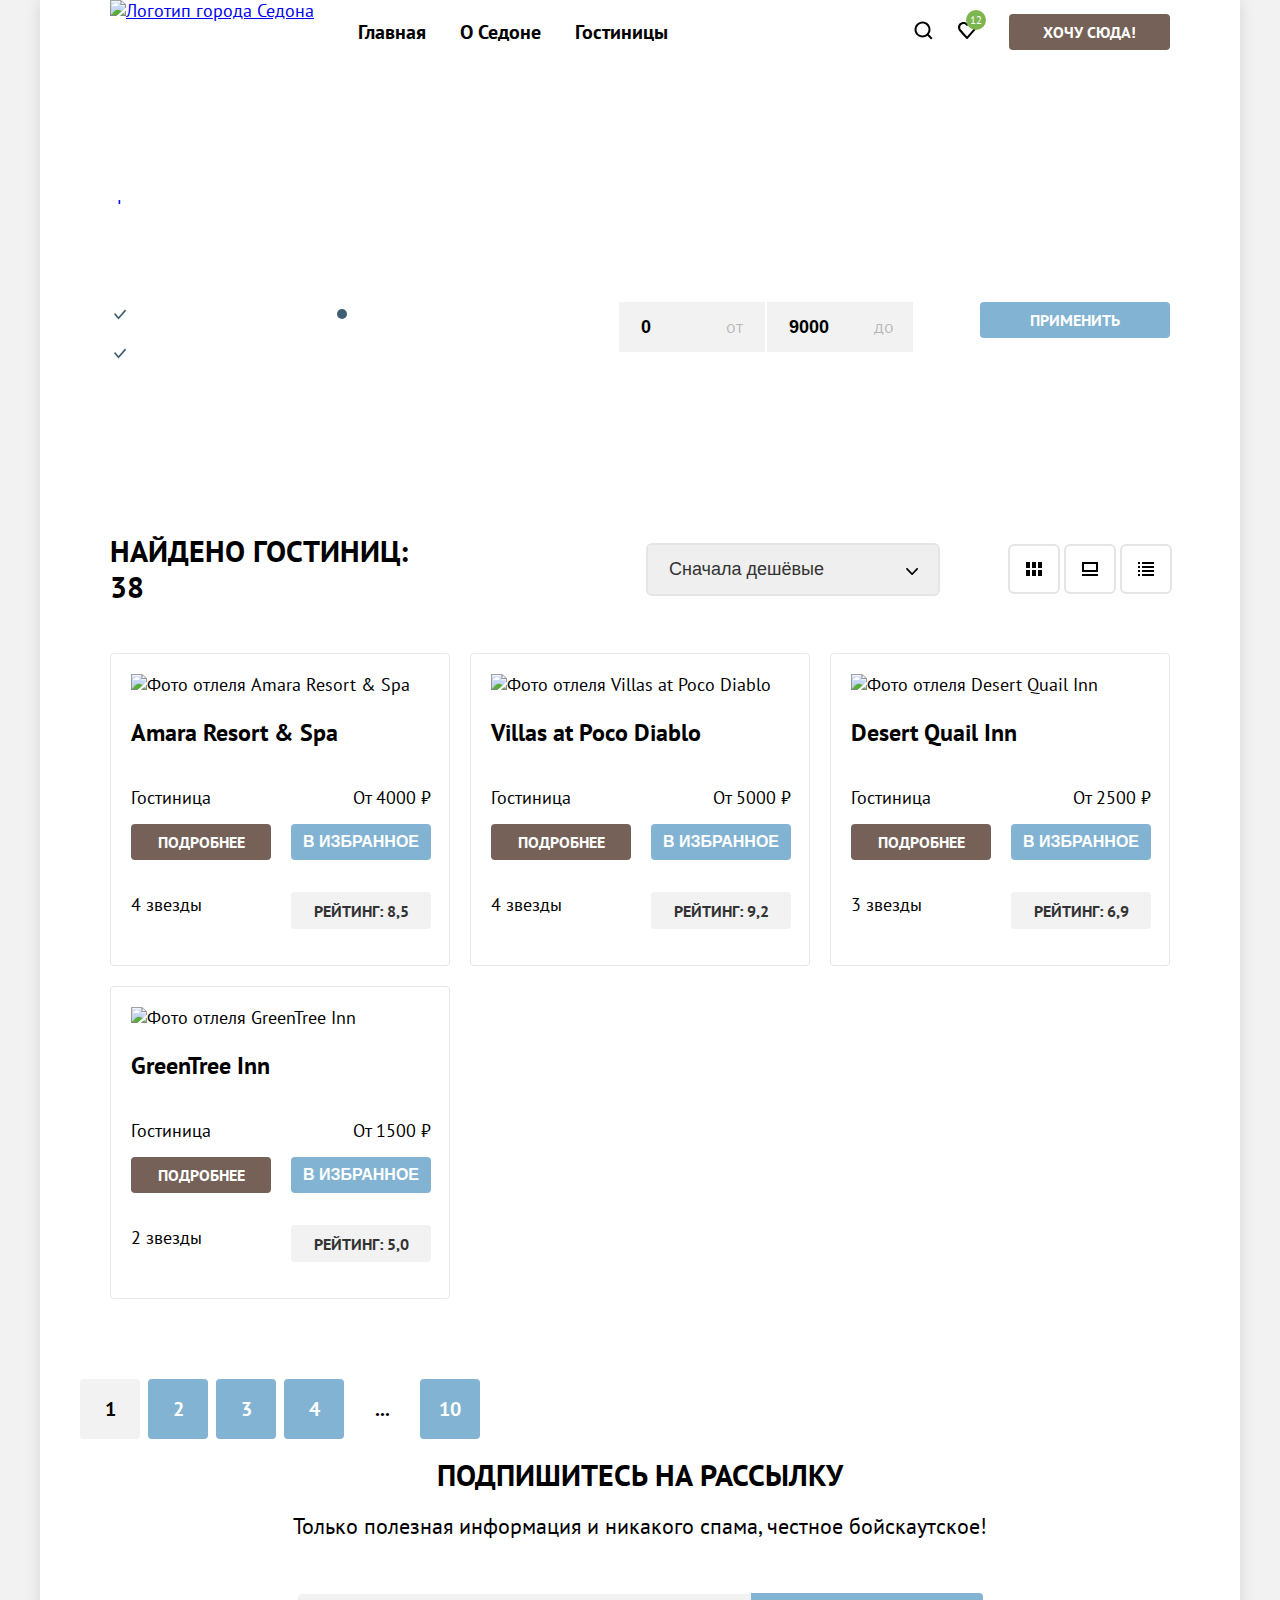
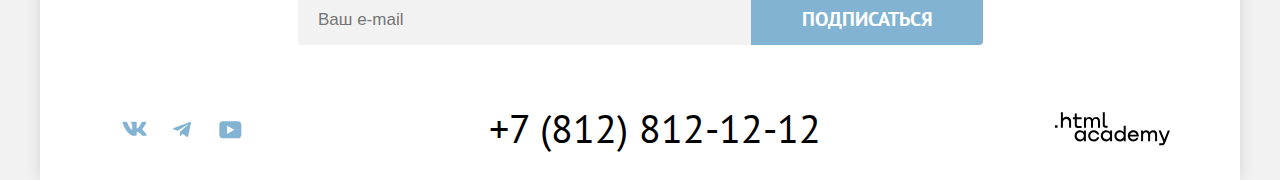
==== commit 2d6b6805: "Изменения фильтров каталога" ====
--- a/catalog.html
+++ b/catalog.html
@@ -71,9 +71,8 @@
           <!-- Хлебные крошки -->
           <nav class="breadcrumbs" aria-label="Хлебные крошки">
             <ul class="breadcrumbs-list">
-              <li class="breadcrumbs-item breadcrumbs-home">
-                <a class="visually-hidden" href="index.html" aria-label="На главную">
-                </a>
+              <li class="breadcrumbs-home">
+                <a class="visually-hidden breadcrumbs-home-img" href="index.html" aria-label="На главную">На главную</a>
               </li>
               <li class="breadcrumbs-item">
                 <a class="breadcrumbs-title" href="#" aria-current="page">Гостиницы</a>
@@ -90,19 +89,22 @@
               <ul class="filter-list infra-list">
                 <li class="filter-item infra-item">
                   <label class="control">
-                    <input class="control-input" type="checkbox" name="swim-pool" checked>
+                    <input class="visually-hidden infra-input" type="checkbox" name="swim-pool" checked>
+                    <span class="infra-mark"></span>
                     <span class="control-label">Бассейн</span>
                   </label>
                 </li>
                 <li class="filter-item infra-item">
                   <label class="control">
-                    <input class="control-input" type="checkbox" name="parking" checked>
+                    <input class="visually-hidden infra-input" type="checkbox" name="parking" checked>
+                    <span class="infra-mark"></span>
                     <span class="control-label">Парковка</span>
                   </label>
                 </li>
                 <li class="filter-item infar-item">
                   <label class="control">
-                    <input class="control-input" type="checkbox" name="wifi">
+                    <input class="visually-hidden infra-input" type="checkbox" name="wifi">
+                    <span class="infra-mark"></span>
                     <span class="control-label">Wi-Fi</span>
                   </label>
                 </li>
@@ -110,72 +112,62 @@
             </fieldset>
 
             <!-- выбор типа жилья -->
-            <fieldset class="filter-group">
-              <legend class="filter-title">Тип Жилья:</legend>
-              <ul class="filter-list">
-                <li class="filter-item">
-                  <label class="control">
-                    <input class="control-input" type="radio" name="type_hous" checked>
-                    <span class="control-label">Гостиница</span>
-                  </label>
-                </li>
-                <li class="filter-item">
-                  <label class="control">
-                    <input class="control-input" type="radio" name="type_hous">
-                    <span class="control-label">Мотель</span>
-                  </label>
-                </li>
-                <li class="filter-item">
-                  <label class="control">
-                    <input class="control-input" type="radio" name="type_hous">
-                    <span class="control-label">Апартаменты</span>
+            <fieldset class="filter-group housing">
+              <legend class="filter-title housing-title">Тип Жилья:</legend>
+              <ul class="filter-list housing-list">
+                <li class="filter-item housing-item">
+                  <label class="control-housing">
+                    <input class="visually-hidden housing-input" type="radio" name="type_hous" checked>
+                    <span class="housing-mark"></span>
+                    <span class="control-label-housing">Гостиница</span>
+                  </label>
+                </li>
+                <li class="filter-item housing-item">
+                  <label class="control-housing">
+                    <input class="visually-hidden housing-input" type="radio" name="type_hous">
+                    <span class="housing-mark"></span>
+                    <span class="control-label-housing">Мотель</span>
+                  </label>
+                </li>
+                <li class="filter-item housing-item">
+                  <label class="control-housing">
+                    <input class="visually-hidden housing-input" type="radio" name="type_hous">
+                    <span class="housing-mark"></span>
+                    <span class="control-label-housing">Апартаменты</span>
                   </label>
                 </li>
               </ul>
             </fieldset>
 
             <!-- диапазон цен-->
-            <fieldset class="filter-group-toggle">
-
-              <legend class="filter-title">Стоимость, ₽:</legend>
-
+            <fieldset class="filter-toggle-group">
+              <legend class="filter-toggle-title">Стоимость, ₽:</legend>
               <div class="filter-toggle">
-
-                <label class="filter-label">
+                <label class="filter-toggle-label">
                   <input class="catalog-filter-input" type="number" name="min-price" value="0" placeholder="от">
+                  <span class="input-text">от</span>
                 </label>
-
-
-                <label class="filter-label">
+                <label class="filter-toggle-label">
                   <input class="catalog-filter-input" type="number" name="max-price" value="9000" placeholder="до">
+                  <span class="input-text">до</span>
                 </label>
-
               </div>
-
-                <button class="range-toggle toggle-min" type="button">
-                  <span class="visually-hidden">Изменить минимальную цену</span>
-                </button>
-
-
-
-                <button class="range-toggle toggle-max" type="button">
-                  <span class="visually-hidden">Изменить максимальную цену</span>
-                </button>
-
-
+              <div class="range-scale">
+                <div class="range-bar" style="left: 0; width: 226px">
+                  <button class="range-toggle toggle-min" type="button">
+                    <span class="visually-hidden">Изменить минимальную цену</span>
+                  </button>
+                  <button class="range-toggle toggle-max" type="button">
+                    <span class="visually-hidden">Изменить максимальную цену</span>
+                  </button>
+                </div>
+              </div>
             </fieldset>
-
-
-
-
-
             <div class="filter-button">
               <button class="button apply" type="submit">Применить</button>
               <button class="button reset" type="reset">Сбросить</button>
             </div>
-
           </form>
-
         </section>
 
         <div class="search-list">
--- a/styles/styles.css
+++ b/styles/styles.css
@@ -655,29 +655,38 @@
   font-size: 60px;
   line-height: 78px;
   margin: 0;
-}
+  padding-bottom: 8px;
+}
+
+/* breadcrumbs */
 
 .breadcrumbs {
   display: flex;
   text-align: center;
+  padding-bottom: 39px;
 }
 
 .breadcrumbs-list {
   display: flex;
-  gap: 28px;
+  gap: 26px;
+  margin: 0;
+  padding: 0;
   list-style-type: none;
   text-align: center;
-}
-
-.breadcrumbs-item {
+  align-items: center;
+}
+
+.breadcrumbs-home {
   position: relative;
 }
 
-.breadcrumbs-home {
-  width: 13px;
+.breadcrumbs-home-img {
+  position: relative;
+  display: block;
+  padding: 8px;
   background-image: url("../images/catalog/home.svg");
   background-repeat: no-repeat;
-  background-position: center;
+  cursor: pointer;
 }
 
 .breadcrumbs-home::after {
@@ -686,7 +695,7 @@
   width: 8px;
   height: 20px;
   top: 50%;
-  right: -14px;
+  right: -10px;
   background-image: url("../images/catalog/corner.svg");
   background-repeat: no-repeat;
   background-size: contain;
@@ -701,6 +710,9 @@
   text-decoration: none;
 }
 
+
+/*  Выбор по параметрам */
+
 .filter {
   display: flex;
   flex-wrap: wrap;
@@ -708,18 +720,68 @@
 }
 
 .filter-group {
+  margin: 0;
+  padding: 0;
   border: none;
-}
+  padding-left: 68px;
+}
+
+
+/* инфрастурктура */
 
 .infra {
-  padding-right: 70px;
-}
+  margin: 0;
+  padding: 0;
+}
+
+.infra-list {
+  width: 150px;
+}
+
+.control {
+  position: relative;
+  display: block;
+  padding-left: 26px;
+}
+
+.infra-mark {
+  position: absolute;
+  top: 2px;
+  left: 0;
+  width: 20px;
+  height: 20px;
+  background-color: #ffffff;
+  border-radius: 4px;
+  border: none;
+  cursor: pointer;
+}
+
+.infra:hover .infra-mark {
+  opacity: 0.6;;
+}
+
+.infra:focus .infra-mark {
+  outline: 3px solid #83b3d3;
+}
+
+.infra:active .infra-mark {
+  opacity: 0.3;
+}
+
+.infra-input[type="checkbox"]:checked + .infra-mark,
+.infra-input[type="checkbox"]:checked + .infra-mark{
+  background-image: url("../images/catalog/check.svg");
+  background-repeat: no-repeat;
+  background-position: center;
+}
+
 
 .filter-title {
   font-weight: 700;
   font-size: 20px;
   line-height: 24px;
-
+  margin-bottom: 14px;
+  margin-left: -2px;
 }
 
 .filter-list {
@@ -733,23 +795,96 @@
 .control-label {
   font-size: 18px;
   line-height: 23px;
-}
-
-.filter-title {
+  padding-left: 10px;
+  cursor: pointer;
+}
+
+/* выбор типа жилья */
+
+.housing {
+  margin: 0;
+  padding: 0;
+  padding-left: 69px;
+}
+
+.housing-list {
+  width: 151px;
+}
+
+.housing-item {
+  position: relative;
+  padding-left: 36px;
+}
+
+.housing-mark {
+  position: absolute;
+  top: 2px;
+  left: 0;
+  width: 20px;
+  height: 20px;
+  background-color: #ffffff;
+  border-radius: 50%;
+  border: none;
+  cursor: pointer;
+}
+
+
+.housing:hover .housing-mark {
+  opacity: 0.6;
+}
+
+.housing:focus .housing-mark {
+  outline: 3px solid #83b3d3;
+}
+
+.housing:active .housing-mark {
+  opacity: 0.3;
+}
+
+.housing-input[type="radio"]:checked + .housing-mark::before {
+  content: "";
+  position: absolute;
+  top: 5px;
+  left: 5px;
+  width: 10px;
+  height: 10px;
+  background-color: #3f5e72;
+  border-radius: 50%;
+}
+
+.control-label-housing {
+  font-size: 18px;
+  line-height: 23px;
+  cursor: pointer;
+}
+
+/* диапазон цен  */
+
+.filter-toggle-group {
+  margin: 0;
+  padding: 0;
+  margin-left: 136px;
+  border: none;
+}
+
+.filter-toggle-title {
   font-weight: 700;
   font-size: 20px;
   line-height: 24px;
-}
-
-.filter-group-toggle {
-  border: none;
+  margin-bottom: 32px;
 }
 
 .filter-toggle {
   display: flex;
   flex-wrap: wrap;
   gap: 2px;
-}
+  margin-bottom: 44px;
+}
+
+.filter-toggle-label {
+  position: relative;
+}
+
 
 .catalog-filter-input {
   font-weight: 700;
@@ -758,20 +893,60 @@
   text-align: left;
   background-color: #f2f2f2;
   border: none;
-  width: 143px;
-  padding: 12px 20px;
-}
-
-
-
-
-
-
-
-
-
-
-
+  width: 146px;
+  padding: 13px 22px;
+  appearance: textfield;
+}
+
+.catalog-filter-inputt::-webkit-outer-spin-button,
+.catalog-filter-input::-webkit-inner-spin-button {
+  appearance: none;
+  margin: 0;
+}
+
+.input-text {
+  position: absolute;
+  font-size: 18px;
+  line-height: 24px;
+  margin: 0;
+  left: 107px;
+  top: 13px;
+  color: rgba(0, 0, 0, 0.25);
+}
+
+.range-scale {
+  position: relative;
+  height: 4px;
+  background-color:rgba(255, 255, 255, 0.4);
+  }
+
+.range-bar {
+  position: absolute;
+  height: 4px;
+  background-color: #ffffff;
+}
+
+.range-toggle {
+  position: absolute;
+  width: 20px;
+  height: 20px;
+  background: #ffffff;
+  border-radius: 5px;
+  border: none;
+  cursor: pointer;
+}
+
+.toggle-min {
+  top: -8px;
+  left: 0;
+}
+
+.toggle-max {
+  top: -8px;
+  right: 0;
+}
+
+/* отдельные кнопки */
 
 .filter-button {
   display: flex;
@@ -779,6 +954,8 @@
   gap: 32px;
   margin: 0;
   padding: 0;
+  margin-top: 56px;
+  margin-left: auto;
 }
 
 .apply {
@@ -789,6 +966,7 @@
   text-transform: uppercase;
   padding: 8px 50px;
   border-radius: 4px;
+  margin-bottom: 7px;
 }
 
 .reset {
@@ -801,56 +979,33 @@
 }
 
 
-/* результат*/
+/* результат поиска*/
 
 .search-list {
   display: flex;
   align-items: center;
   justify-content: space-between;
   margin: 0 auto;
-  padding: 50px 70px 40px;
-}
-
-.search-result-hotel {
-  width: 338px;
+  padding: 12px 70px 0;
 }
 
 .search-result-hotel {
   font-weight: 700;
   font-size: 30px;
   line-height: 36px;
+  width: 338px;
   color: #000000;
   background-color: #ffffff;
   text-transform: uppercase;
 }
 
 .sorting-type {
-  margin: 0;
-  padding: 0;
-}
-
-.select-control {
-  appearance: none;
+  position: relative;
   font-size: 18px;
-  font-weight: 400;
   line-height: 21px;
-  text-align: left;
-  color: #333333;
-  width: 292px;
-  min-height: 49px;
-  padding: 14px 52px 14px 21px;
-  outline: 2px solid #e5e5e5;
-  border-radius: 4px;
-  border: none;
-}
-
-.select-control:hover,
-.select-control:focus {
-  outline: 2px solid #68a2ca;
-}
-
-.sorting-type {
-  position: relative;
+  color: rgba(51, 51, 51, 1);
+  margin: 0;
+  padding: 0;
   margin-left: auto;
 }
 
@@ -863,24 +1018,45 @@
   right: 20px;
   background-image: url("../images/catalog/vector.svg");
   background-repeat: no-repeat;
-}
-
-.sorting-type {
+  cursor: pointer;
+}
+
+.select-control {
+  appearance: none;
   font-size: 18px;
+  font-weight: 400;
   line-height: 21px;
-}
+  text-align: left;
+  color: #333333;
+  width: 290px;
+  min-height: 49px;
+  padding: 14px 52px 14px 21px;
+  outline: 2px solid #e5e5e5;
+  border-radius: 4px;
+  border: none;
+  cursor: pointer;
+}
+
+.select-control:hover,
+.select-control:focus {
+  outline: 2px solid #68a2ca;
+}
+
+/* тип отображения  */
 
 .view {
   display: flex;
   flex-wrap: wrap;
   gap: 8px;
-  margin-left: 70px;
+  margin: 0;
+  padding: 0;
+  margin-left: 72px;
   list-style-type: none;
 }
 
 .view-item {
   display: flex;
-  padding: 17px 16px;
+  padding: 16px 16px;
   outline: 2px solid #e5e5e5;
   border-radius: 4px;
 }
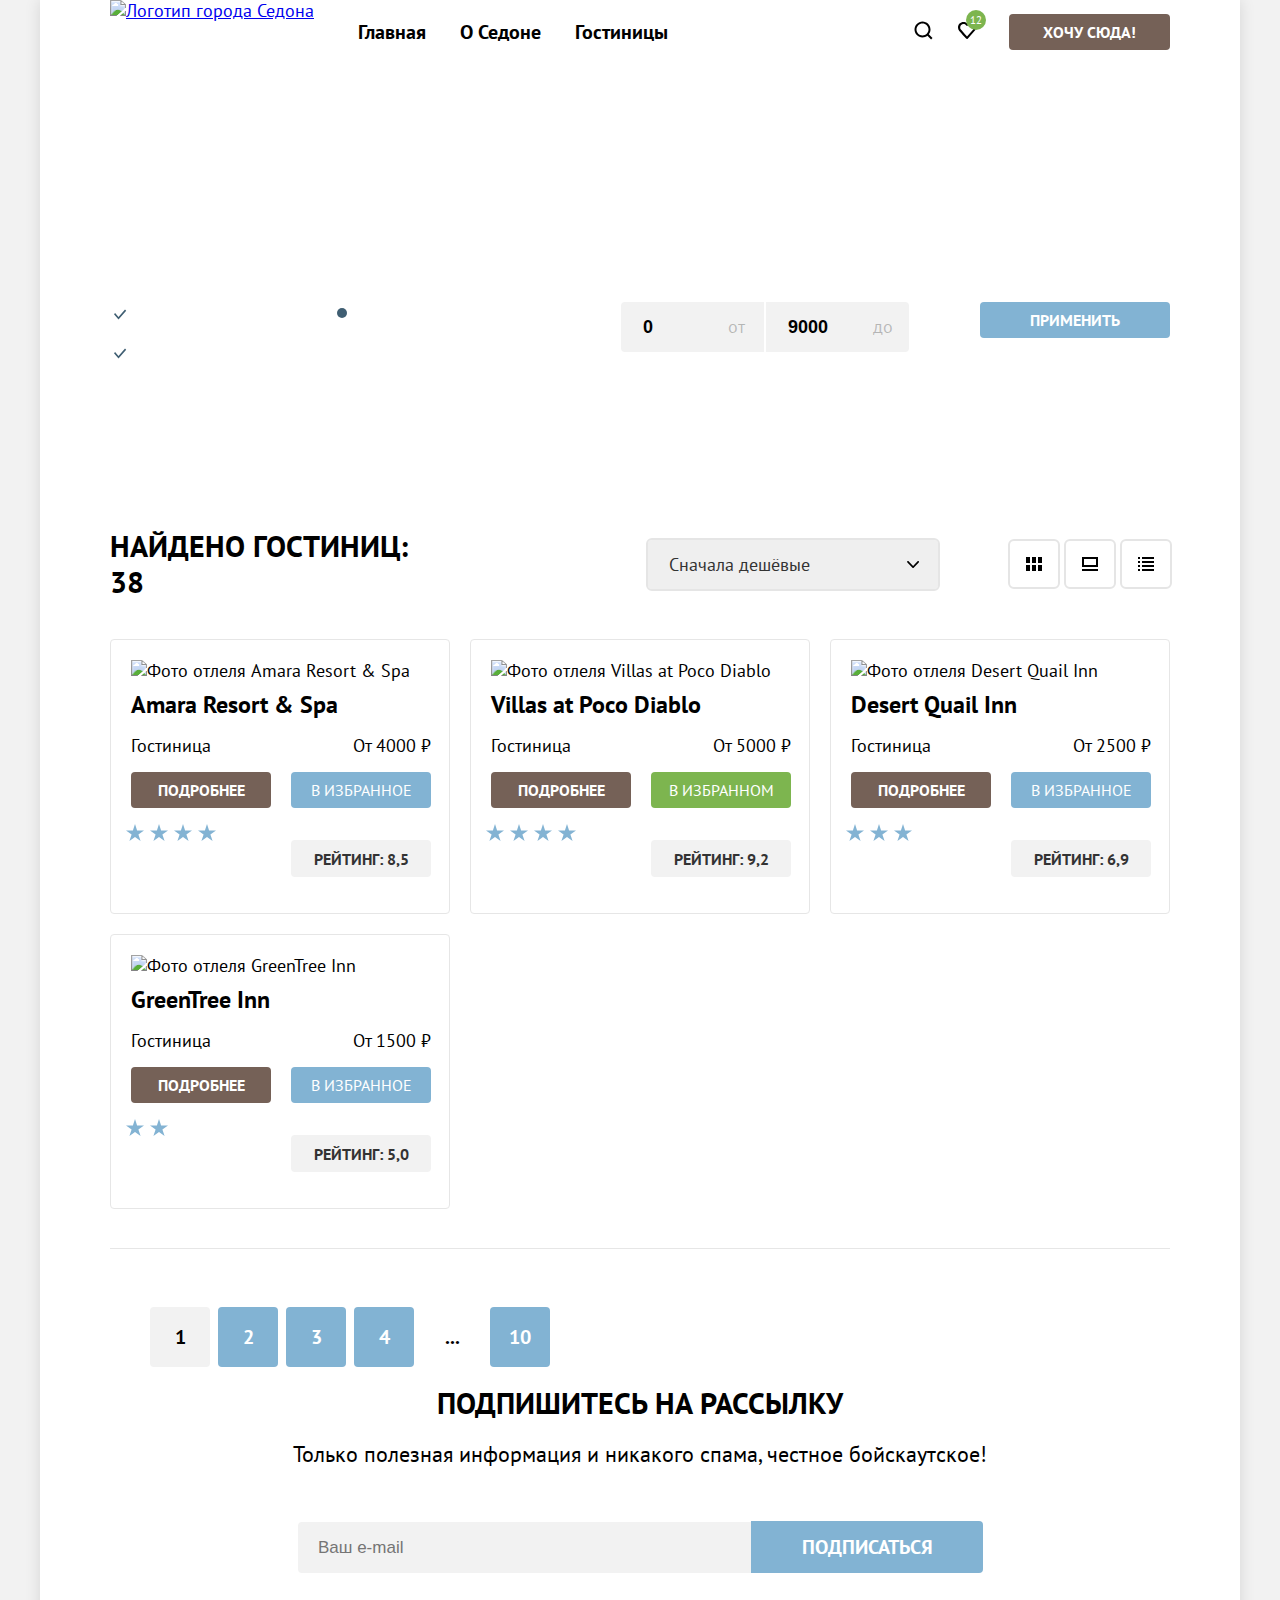
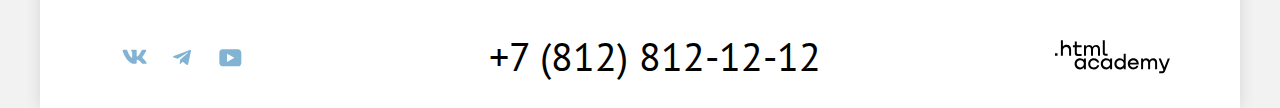
==== commit 898c2e32: "Добавляет "звезды" в карточку отеля" ====
--- a/catalog.html
+++ b/catalog.html
@@ -72,7 +72,8 @@
           <nav class="breadcrumbs" aria-label="Хлебные крошки">
             <ul class="breadcrumbs-list">
               <li class="breadcrumbs-home">
-                <a class="visually-hidden breadcrumbs-home-img" href="index.html" aria-label="На главную">На главную</a>
+                <a class="visually-hidden breadcrumbs-home-img" href="index.html" aria-label="На главную"><span
+                    class="breadcrumbs-home-span">На главную</span></a>
               </li>
               <li class="breadcrumbs-item">
                 <a class="breadcrumbs-title" href="#" aria-current="page">Гостиницы</a>
@@ -90,21 +91,18 @@
                 <li class="filter-item infra-item">
                   <label class="control">
                     <input class="visually-hidden infra-input" type="checkbox" name="swim-pool" checked>
-                    <span class="infra-mark"></span>
                     <span class="control-label">Бассейн</span>
                   </label>
                 </li>
                 <li class="filter-item infra-item">
                   <label class="control">
                     <input class="visually-hidden infra-input" type="checkbox" name="parking" checked>
-                    <span class="infra-mark"></span>
                     <span class="control-label">Парковка</span>
                   </label>
                 </li>
                 <li class="filter-item infar-item">
                   <label class="control">
                     <input class="visually-hidden infra-input" type="checkbox" name="wifi">
-                    <span class="infra-mark"></span>
                     <span class="control-label">Wi-Fi</span>
                   </label>
                 </li>
@@ -118,21 +116,18 @@
                 <li class="filter-item housing-item">
                   <label class="control-housing">
                     <input class="visually-hidden housing-input" type="radio" name="type_hous" checked>
-                    <span class="housing-mark"></span>
                     <span class="control-label-housing">Гостиница</span>
                   </label>
                 </li>
                 <li class="filter-item housing-item">
                   <label class="control-housing">
                     <input class="visually-hidden housing-input" type="radio" name="type_hous">
-                    <span class="housing-mark"></span>
                     <span class="control-label-housing">Мотель</span>
                   </label>
                 </li>
                 <li class="filter-item housing-item">
                   <label class="control-housing">
                     <input class="visually-hidden housing-input" type="radio" name="type_hous">
-                    <span class="housing-mark"></span>
                     <span class="control-label-housing">Апартаменты</span>
                   </label>
                 </li>
@@ -143,12 +138,12 @@
             <fieldset class="filter-toggle-group">
               <legend class="filter-toggle-title">Стоимость, ₽:</legend>
               <div class="filter-toggle">
-                <label class="filter-toggle-label">
-                  <input class="catalog-filter-input" type="number" name="min-price" value="0" placeholder="от">
+                <label class="filter-toggle-label ">
+                  <input class="catalog-filter-input toggle-label-min" type="number" name="min-price" value="0" placeholder="от">
                   <span class="input-text">от</span>
                 </label>
                 <label class="filter-toggle-label">
-                  <input class="catalog-filter-input" type="number" name="max-price" value="9000" placeholder="до">
+                  <input class="catalog-filter-input toggle-label-max" type="number" name="max-price" value="9000" placeholder="до">
                   <span class="input-text">до</span>
                 </label>
               </div>
@@ -170,76 +165,81 @@
           </form>
         </section>
 
-        <div class="search-list">
-          <h2 class="visually-hidden">Результаты поиска</h2>
-          <p class="search-result-hotel">Найдено гостиниц: 38</p>
-
-          <form class="sorting-type">
-            <label class="visually-hidden" for="sorting">Сортировка отображения</label>
-            <select class="select-control" id="sorting" name="sorting">
-              <option value="cheap">Сначала дешёвые</option>
-              <option value="popular">Сначала популярные</option>
-              <option value="expensive">Сначала дорогие</option>
-            </select>
-            <button class="visually-hidden" type="submit">Показать</button>
-          </form>
-
-          <!-- тип отображения-->
-          <ul class="view">
-            <li class="view-list">
-              <a class="view-item">
-                <svg aria-hidden="true" focusable="false" width="16" height="14" viewBox="0 0 16 14" fill="none"
-                  xmlns="http://www.w3.org/2000/svg">
-                  <g clip-path="url(#a)" fill="#000">
-                    <path d="M4 0H0v6h4V0ZM16 0h-4v6h4V0ZM10 0H6v6h4V0ZM4 8H0v6h4V8ZM16 8h-4v6h4V8ZM10 8H6v6h4V8Z" />
-                  </g>
-                  <defs>
-                    <clipPath id="a">
-                      <path fill="#fff" d="M0 0h16v14H0z" />
-                    </clipPath>
-                  </defs>
-                </svg>
-                <span class="visually-hidden">Плитка</span>
-              </a>
-            </li>
-            <li class="view-list">
-              <a class="view-item" href="#">
-                <svg aria-hidden="true" focusable="false" width="16" height="14" viewBox="0 0 16 14" fill="none"
-                  xmlns="http://www.w3.org/2000/svg">
-                  <g clip-path="url(#a)" fill="#000">
-                    <path d="M16 12H0v2h16v-2ZM14 2v6H2V2h12Zm2-2H0v10h16V0Z" />
-                  </g>
-                  <defs>
-                    <clipPath id="a">
-                      <path fill="#fff" d="M0 0h16v14H0z" />
-                    </clipPath>
-                  </defs>
-                </svg>
-                <span class="visually-hidden">Карточками</span>
-              </a>
-            </li>
-            <li class="view-list">
-              <a class="view-item" href="#">
-                <svg aria-hidden="true" focusable="false" width="16" height="14" viewBox="0 0 16 14" fill="none"
-                  xmlns="http://www.w3.org/2000/svg">
-                  <g clip-path="url(#a)" fill="#000">
-                    <path
-                      d="M2 0H0v2h2V0ZM16 0H4v2h12V0ZM2 4H0v2h2V4ZM16 4H4v2h12V4ZM2 8H0v2h2V8ZM16 8H4v2h12V8ZM2 12H0v2h2v-2ZM16 12H4v2h12v-2Z" />
-                  </g>
-                  <defs>
-                    <clipPath id="a">
-                      <path fill="#fff" d="M0 0h16v14H0z" />
-                    </clipPath>
-                  </defs>
-                </svg>
-                <span class="visually-hidden">Списком</span>
-              </a>
-            </li>
-          </ul>
-        </div>
-
         <!-- Каталог -->
+
         <section class="catalog">
+
+          <div class="search-list">
+            <h2 class="visually-hidden">Результаты поиска</h2>
+            <p class="search-result-hotel">Найдено гостиниц: 38</p>
+
+            <form class="sorting-type">
+              <label class="visually-hidden" for="sorting">Сортировка отображения</label>
+              <select class="select-control" id="sorting" name="sorting">
+                <option value="cheap">Сначала дешёвые</option>
+                <option value="popular">Сначала популярные</option>
+                <option value="expensive">Сначала дорогие</option>
+              </select>
+              <button class="visually-hidden" type="submit">Показать</button>
+            </form>
+
+            <!-- тип отображения-->
+            <ul class="view">
+              <li class="view-list">
+                <a class="view-item">
+                  <svg aria-hidden="true" focusable="false" width="16" height="14" viewBox="0 0 16 14" fill="none"
+                    xmlns="http://www.w3.org/2000/svg">
+                    <g clip-path="url(#a)" fill="#000">
+                      <path d="M4 0H0v6h4V0ZM16 0h-4v6h4V0ZM10 0H6v6h4V0ZM4 8H0v6h4V8ZM16 8h-4v6h4V8ZM10 8H6v6h4V8Z" />
+                    </g>
+                    <defs>
+                      <clipPath id="a">
+                        <path fill="#fff" d="M0 0h16v14H0z" />
+                      </clipPath>
+                    </defs>
+                  </svg>
+                  <span class="visually-hidden">Плитка</span>
+                </a>
+              </li>
+              <li class="view-list">
+                <a class="view-item" href="#">
+                  <svg aria-hidden="true" focusable="false" width="16" height="14" viewBox="0 0 16 14" fill="none"
+                    xmlns="http://www.w3.org/2000/svg">
+                    <g clip-path="url(#a)" fill="#000">
+                      <path d="M16 12H0v2h16v-2ZM14 2v6H2V2h12Zm2-2H0v10h16V0Z" />
+                    </g>
+                    <defs>
+                      <clipPath id="a">
+                        <path fill="#fff" d="M0 0h16v14H0z" />
+                      </clipPath>
+                    </defs>
+                  </svg>
+                  <span class="visually-hidden">Карточками</span>
+                </a>
+              </li>
+              <li class="view-list">
+                <a class="view-item" href="#">
+                  <svg aria-hidden="true" focusable="false" width="16" height="14" viewBox="0 0 16 14" fill="none"
+                    xmlns="http://www.w3.org/2000/svg">
+                    <g clip-path="url(#a)" fill="#000">
+                      <path
+                        d="M2 0H0v2h2V0ZM16 0H4v2h12V0ZM2 4H0v2h2V4ZM16 4H4v2h12V4ZM2 8H0v2h2V8ZM16 8H4v2h12V8ZM2 12H0v2h2v-2ZM16 12H4v2h12v-2Z" />
+                    </g>
+                    <defs>
+                      <clipPath id="a">
+                        <path fill="#fff" d="M0 0h16v14H0z" />
+                      </clipPath>
+                    </defs>
+                  </svg>
+                  <span class="visually-hidden">Списком</span>
+                </a>
+              </li>
+            </ul>
+          </div>
+
+
+          <!-- каталог -->
+
 
           <ul class="hotel-list">
             <li class="hotel-card">
@@ -252,7 +252,14 @@
               <a class="hotel-card-price">От 4000 ₽</a>
               <a class="hotel-card-title-detail" href="#">Подробнее</a>
               <button class="hotel-card-title-favour" type="button">В избранное</button>
-              <p class="hotel-card-stars">4 звезды</p>
+              <div class="hotel-card-stars">
+                <ul class="stars-list">
+                  <li class="stars-item"></li>
+                  <li class="stars-item"></li>
+                  <li class="stars-item"></li>
+                  <li class="stars-item"></li>
+                </ul>
+              </div>
               <p class="hotel-card-rating">Рейтинг: 8,5</p>
             </li>
 
@@ -265,8 +272,15 @@
               <a class="hotel-card-title">Гостиница</a>
               <a class="hotel-card-price">От 5000 ₽</a>
               <a class="hotel-card-title-detail" href="#">Подробнее</a>
-              <button class="hotel-card-title-favour" type="button">В избранное</button>
-              <p class="hotel-card-stars">4 звезды</p>
+              <button class="hotel-card-title-favour-now" type="button">В избранном</button>
+              <div class="hotel-card-stars">
+                <ul class="stars-list">
+                  <li class="stars-item"></li>
+                  <li class="stars-item"></li>
+                  <li class="stars-item"></li>
+                  <li class="stars-item"></li>
+                </ul>
+              </div>
               <p class="hotel-card-rating">Рейтинг: 9,2</p>
             </li>
 
@@ -280,7 +294,13 @@
               <a class="hotel-card-price">От 2500 ₽</a>
               <a class="hotel-card-title-detail" href="#">Подробнее</a>
               <button class="hotel-card-title-favour" type="button">В избранное</button>
-              <p class="hotel-card-stars">3 звезды</p>
+              <div class="hotel-card-stars">
+                <ul class="stars-list">
+                  <li class="stars-item"></li>
+                  <li class="stars-item"></li>
+                  <li class="stars-item"></li>
+                </ul>
+              </div>
               <p class="hotel-card-rating">Рейтинг: 6,9</p>
             </li>
 
@@ -294,7 +314,12 @@
               <a class="hotel-card-price">От 1500 ₽</a>
               <a class="hotel-card-title-detail" href="#">Подробнее</a>
               <button class="hotel-card-title-favour" type="button">В избранное</button>
-              <p class="hotel-card-stars">2 звезды</p>
+              <div class="hotel-card-stars">
+                <ul class="stars-list">
+                  <li class="stars-item"></li>
+                  <li class="stars-item"></li>
+                </ul>
+              </div>
               <p class="hotel-card-rating">Рейтинг: 5,0</p>
             </li>
           </ul>
--- a/styles/styles.css
+++ b/styles/styles.css
@@ -644,10 +644,9 @@
 .select {
   color: #ffffff;
   background-image: url("../images/catalog/catalog-background.jpg");
-  background-size: 100% auto;
+  background-size: cover;
   background-repeat: no-repeat;
-  padding: 70px;
-  padding-top: 35px;
+  padding: 35px 70px 55px;
 }
 
 .select h1 {
@@ -655,7 +654,7 @@
   font-size: 60px;
   line-height: 78px;
   margin: 0;
-  padding-bottom: 8px;
+  margin-bottom: 8px;
 }
 
 /* breadcrumbs */
@@ -663,7 +662,7 @@
 .breadcrumbs {
   display: flex;
   text-align: center;
-  padding-bottom: 39px;
+  margin-bottom: 39px;
 }
 
 .breadcrumbs-list {
@@ -678,6 +677,10 @@
 
 .breadcrumbs-home {
   position: relative;
+}
+
+.breadcrumbs-home-span {
+  display: none;
 }
 
 .breadcrumbs-home-img {
@@ -686,6 +689,7 @@
   padding: 8px;
   background-image: url("../images/catalog/home.svg");
   background-repeat: no-repeat;
+  background-position: center;
   cursor: pointer;
 }
 
@@ -695,7 +699,7 @@
   width: 8px;
   height: 20px;
   top: 50%;
-  right: -10px;
+  right: -13px;
   background-image: url("../images/catalog/corner.svg");
   background-repeat: no-repeat;
   background-size: contain;
@@ -739,86 +743,93 @@
 }
 
 .control {
+  display: block;
+  padding-left: 35px;
+}
+
+.infra-input[type="checkbox"]:checked + .control-label::before {
+  background-image: url("../images/catalog/check.svg");
+  background-repeat: no-repeat;
+  background-position: center;
+}
+
+.infra-input:focus + .control-label::before {
+outline: 2px solid #83b3d3;
+}
+
+.filter-title {
+  font-weight: 700;
+  font-size: 20px;
+  line-height: 24px;
+  margin-bottom: 15px;
+  margin-left: -2px;
+}
+
+.filter-list {
+  display: flex;
+  flex-direction: column;
+  gap: 16px;
+  align-items: baseline;
+  padding: 0;
+  list-style-type: none;
+}
+
+.control-label {
   position: relative;
-  display: block;
-  padding-left: 26px;
-}
-
-.infra-mark {
+  font-size: 18px;
+  line-height: 23px;
+  cursor: pointer;
+}
+
+.control-label:hover {
+  opacity: 0.6;
+}
+
+.control-label:active {
+  opacity: 0.3;
+}
+
+.control-label::before {
+  content: "";
   position: absolute;
-  top: 2px;
-  left: 0;
+  top: 50%;
+  left: -35px;
   width: 20px;
   height: 20px;
   background-color: #ffffff;
   border-radius: 4px;
-  border: none;
   cursor: pointer;
-}
-
-.infra:hover .infra-mark {
-  opacity: 0.6;;
-}
-
-.infra:focus .infra-mark {
-  outline: 3px solid #83b3d3;
-}
-
-.infra:active .infra-mark {
-  opacity: 0.3;
-}
-
-.infra-input[type="checkbox"]:checked + .infra-mark,
-.infra-input[type="checkbox"]:checked + .infra-mark{
-  background-image: url("../images/catalog/check.svg");
-  background-repeat: no-repeat;
-  background-position: center;
-}
-
-
-.filter-title {
-  font-weight: 700;
-  font-size: 20px;
-  line-height: 24px;
-  margin-bottom: 14px;
-  margin-left: -2px;
-}
-
-.filter-list {
-  display: flex;
-  flex-direction: column;
-  gap: 16px;
-  padding: 0;
-  list-style-type: none;
-}
-
-.control-label {
+  transform: translateY(-50%);
+}
+
+
+/* выбор типа жилья */
+
+.housing {
+  margin: 0;
+  padding: 0;
+  padding-left: 69px;
+}
+
+.housing-list {
+  width: 150px;
+}
+
+.control-housing {
+  display: block;
+  padding-left: 35px;
+}
+
+.control-label-housing {
+  position: relative;
   font-size: 18px;
   line-height: 23px;
-  padding-left: 10px;
   cursor: pointer;
 }
 
-/* выбор типа жилья */
-
-.housing {
-  margin: 0;
-  padding: 0;
-  padding-left: 69px;
-}
-
-.housing-list {
-  width: 151px;
-}
-
-.housing-item {
-  position: relative;
-  padding-left: 36px;
-}
-
-.housing-mark {
+.control-label-housing::before {
   position: absolute;
-  top: 2px;
+  top: 0;
   left: 0;
   width: 20px;
   height: 20px;
@@ -828,42 +839,23 @@
   cursor: pointer;
 }
 
-
-.housing:hover .housing-mark {
-  opacity: 0.6;
-}
-
-.housing:focus .housing-mark {
-  outline: 3px solid #83b3d3;
-}
-
-.housing:active .housing-mark {
-  opacity: 0.3;
-}
-
-.housing-input[type="radio"]:checked + .housing-mark::before {
+.housing-input[type="radio"]:checked + .control-label-housing::before {
   content: "";
   position: absolute;
   top: 5px;
-  left: 5px;
+  left: -30px;
   width: 10px;
   height: 10px;
   background-color: #3f5e72;
   border-radius: 50%;
 }
 
-.control-label-housing {
-  font-size: 18px;
-  line-height: 23px;
-  cursor: pointer;
-}
-
 /* диапазон цен  */
 
 .filter-toggle-group {
   margin: 0;
   padding: 0;
-  margin-left: 136px;
+  margin-left: 139px;
   border: none;
 }
 
@@ -885,6 +877,13 @@
   position: relative;
 }
 
+.toggle-label-min {
+  border-radius:4px 0 0 4px;
+}
+
+.toggle-label-max {
+  border-radius:0 4px 4px 0;
+}
 
 .catalog-filter-input {
   font-weight: 700;
@@ -893,7 +892,7 @@
   text-align: left;
   background-color: #f2f2f2;
   border: none;
-  width: 146px;
+  width: 143px;
   padding: 13px 22px;
   appearance: textfield;
 }
@@ -946,6 +945,9 @@
   right: 0;
 }
 
+
+
+
 /* отдельные кнопки */
 
 .filter-button {
@@ -979,6 +981,16 @@
 }
 
 
+
+
+/* каталог  */
+
+.catalog {
+  padding: 0 70px;
+  padding-top: 51px;;
+}
+
+
 /* результат поиска*/
 
 .search-list {
@@ -986,7 +998,7 @@
   align-items: center;
   justify-content: space-between;
   margin: 0 auto;
-  padding: 12px 70px 0;
+  margin-bottom: 39px;
 }
 
 .search-result-hotel {
@@ -997,6 +1009,7 @@
   color: #000000;
   background-color: #ffffff;
   text-transform: uppercase;
+  margin: 0;
 }
 
 .sorting-type {
@@ -1014,8 +1027,8 @@
   position: absolute;
   width: 12px;
   height: 8px;
-  top: 22px;
-  right: 20px;
+  top: 20px;
+  right: 19px;
   background-image: url("../images/catalog/vector.svg");
   background-repeat: no-repeat;
   cursor: pointer;
@@ -1035,6 +1048,7 @@
   border-radius: 4px;
   border: none;
   cursor: pointer;
+  font-family: inherit;
 }
 
 .select-control:hover,
@@ -1077,9 +1091,11 @@
   display: grid;
   grid-template-columns: repeat(3, 1fr);
   gap: 20px;
-  margin-bottom: 40px;
+  margin: 0;
+  padding: 0;
+  padding-bottom: 39px;
   list-style-type: none;
-  padding: 0 70px;
+  border-bottom: 1px solid #e6e6e6;
 }
 
 .hotel-card {
@@ -1096,10 +1112,18 @@
   grid-column: 1 / -1;
 }
 
+.hotel-card-image {
+  margin-bottom: 10px;
+}
+
+
+
 .hotel-card-name {
   font-weight: 700;
   font-size: 24px;
   line-height: 28px;
+  padding: 0;
+  margin: 0;
   color: #000000;
   background-color: #ffffff;
 }
@@ -1130,15 +1154,42 @@
 }
 
 .hotel-card-title-favour {
-  font-weight: 700;
   font-size: 16px;
-  line-height: 20px;
+  font-family: inherit;
   color: #ffffff;
   background-color: #82b3d3;
   text-transform: uppercase;
   text-decoration: none;
   border: none;
   border-radius: 4px;
+}
+
+.hotel-card-title-favour-now {
+  font-size: 16px;
+  font-family: inherit;
+  color: #ffffff;
+  background-color: #7db54f;
+  text-transform: uppercase;
+  text-decoration: none;
+  border: none;
+  border-radius: 4px;
+}
+
+.stars-list {
+  list-style-type: none;
+}
+
+.stars-list{
+  display: flex;
+  gap: 6px;
+  padding-left: 20px;
+  list-style-image: url("../images/catalog/star.svg");
+  width: 140px;
+}
+
+.stars-item{
+  width: 18px;
+  height: 17px;
 }
 
 .hotel-card-rating {
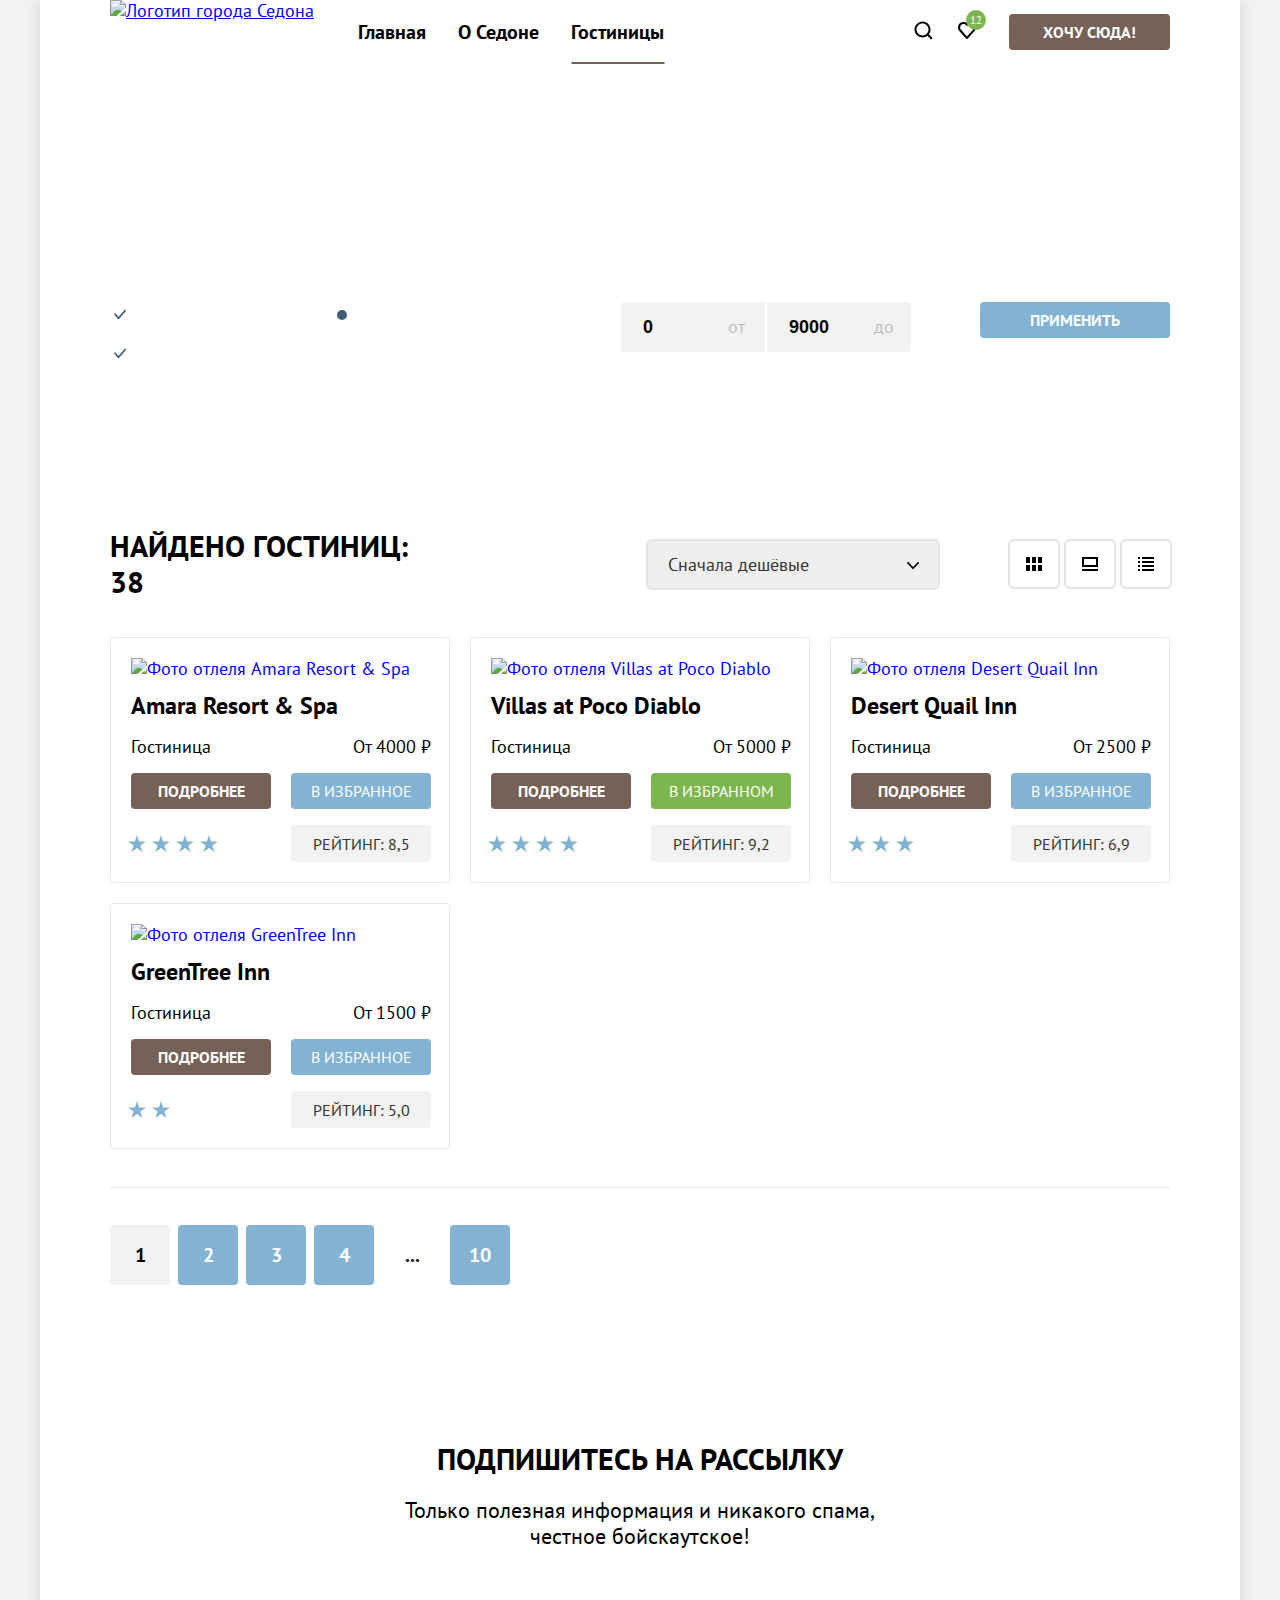
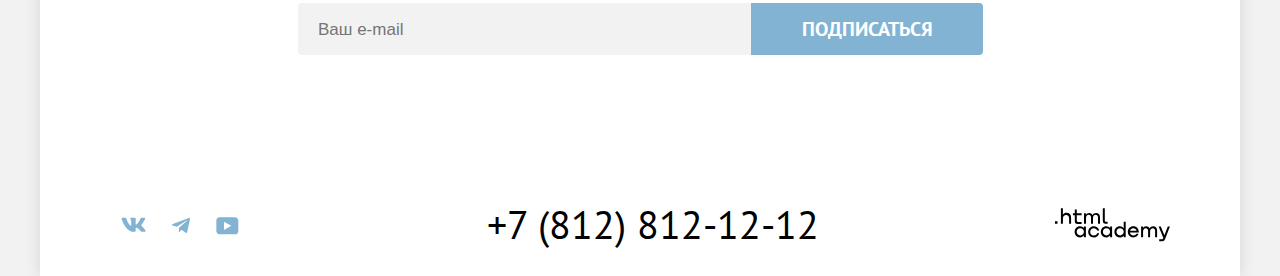
==== commit c732929e: "Вносит изменения после замечаний" ====
--- a/catalog.html
+++ b/catalog.html
@@ -5,6 +5,8 @@
     <meta charset="utf-8">
     <title>Каталог</title>
     <link rel="stylesheet" href="styles/styles.css">
+    <link rel="icon" href="favicon.ico"> <!-- 32×32 -->
+    <link rel="icon" type="image/png" sizes="32x32" href="images/favicon.png">
   </head>
 
   <body>
@@ -24,8 +26,8 @@
             <li class="navigation-item">
               <a class="navigation-link" href="#">О Седоне</a>
             </li>
-            <li class="navigation-item navigation-item-active">
-              <a class="navigation-link" href="#" aria-current="page">Гостиницы</a>
+            <li class="navigation-item">
+              <a class="navigation-link navigation-link-active" href="#" aria-current="page">Гостиницы</a>
             </li>
           </ul>
 
@@ -34,10 +36,9 @@
             <li class="navigation-item">
               <a class="icon-button-search" href="#">
                 <svg class="navigation-icon" aria-hidden="true" focusable="false" width="20" height="20"
-                  viewBox="0 0 20 20" fill="none" xmlns="http://www.w3.org/2000/svg">
+                  viewBox="0 0 20 20" fill="#000" xmlns="http://www.w3.org/2000/svg">
                   <path
-                    d="m19.5 18.008-3.7-3.68c1-1.292 1.7-2.983 1.7-4.872 0-4.376-3.6-7.956-8-7.956s-8 3.68-8 8.055c0 4.376 3.6 7.956 8 7.956 1.8 0 3.5-.597 4.9-1.69l3.7 3.679 1.4-1.492Zm-10-2.486c-3.3 0-6-2.685-6-5.967 0-3.282 2.7-5.967 6-5.967s6 2.685 6 5.967c0 3.282-2.7 5.967-6 5.967Z"
-                    fill="#000" />
+                    d="m19.5 18.008-3.7-3.68c1-1.292 1.7-2.983 1.7-4.872 0-4.376-3.6-7.956-8-7.956s-8 3.68-8 8.055c0 4.376 3.6 7.956 8 7.956 1.8 0 3.5-.597 4.9-1.69l3.7 3.679 1.4-1.492Zm-10-2.486c-3.3 0-6-2.685-6-5.967 0-3.282 2.7-5.967 6-5.967s6 2.685 6 5.967c0 3.282-2.7 5.967-6 5.967Z" />
                 </svg>
                 <span class="visually-hidden">Поиск</span>
               </a>
@@ -45,10 +46,9 @@
             <li class="navigation-item">
               <a class="icon-button-favor" href="#">
                 <svg class="navigation-icon" aria-hidden="true" focusable="false" width="20" height="20"
-                  viewBox="0 0 20 20" fill="none" xmlns="http://www.w3.org/2000/svg">
+                  viewBox="0 0 20 20" fill="#000" xmlns="http://www.w3.org/2000/svg">
                   <path
-                    d="M9.9 19c-.3 0-.6-.1-.8-.4-5.4-6.1-6.7-7.5-7-7.9C1.4 9.8 1 8.6 1 7.4 1 4.4 3.4 2 6.5 2 7.8 2 9 2.5 10 3.3c1-.8 2.3-1.3 3.5-1.3 3 0 5.5 2.4 5.5 5.4 0 1.3-.5 2.5-1.3 3.4l-7 7.9c-.2.2-.4.3-.8.3Zm-6-9.5c.3.4 3.5 4 6.1 6.9l6.2-7c.5-.5.7-1.2.7-2 0-1.8-1.5-3.3-3.3-3.3-1 0-2 .5-2.7 1.3-.3.3-.6.4-.9.4-.3 0-.6-.2-.8-.4-.7-.8-1.7-1.3-2.7-1.3-1.8 0-3.3 1.5-3.3 3.3-.1.9.3 1.6.7 2.1-.1 0-.1 0 0 0Z"
-                    fill="#000" />
+                    d="M9.9 19c-.3 0-.6-.1-.8-.4-5.4-6.1-6.7-7.5-7-7.9C1.4 9.8 1 8.6 1 7.4 1 4.4 3.4 2 6.5 2 7.8 2 9 2.5 10 3.3c1-.8 2.3-1.3 3.5-1.3 3 0 5.5 2.4 5.5 5.4 0 1.3-.5 2.5-1.3 3.4l-7 7.9c-.2.2-.4.3-.8.3Zm-6-9.5c.3.4 3.5 4 6.1 6.9l6.2-7c.5-.5.7-1.2.7-2 0-1.8-1.5-3.3-3.3-3.3-1 0-2 .5-2.7 1.3-.3.3-.6.4-.9.4-.3 0-.6-.2-.8-.4-.7-.8-1.7-1.3-2.7-1.3-1.8 0-3.3 1.5-3.3 3.3-.1.9.3 1.6.7 2.1-.1 0-.1 0 0 0Z" />
                 </svg>
                 <span class="visually-hidden">Избранное</span>
                 <span class="icon-counter">12</span>
@@ -139,11 +139,13 @@
               <legend class="filter-toggle-title">Стоимость, ₽:</legend>
               <div class="filter-toggle">
                 <label class="filter-toggle-label ">
-                  <input class="catalog-filter-input toggle-label-min" type="number" name="min-price" value="0" placeholder="от">
+                  <input class="catalog-filter-input toggle-label-min" type="number" name="min-price" value="0"
+                    placeholder="от">
                   <span class="input-text">от</span>
                 </label>
                 <label class="filter-toggle-label">
-                  <input class="catalog-filter-input toggle-label-max" type="number" name="max-price" value="9000" placeholder="до">
+                  <input class="catalog-filter-input toggle-label-max" type="number" name="max-price" value="9000"
+                    placeholder="до">
                   <span class="input-text">до</span>
                 </label>
               </div>
@@ -184,9 +186,10 @@
             </form>
 
             <!-- тип отображения-->
+
             <ul class="view">
               <li class="view-list">
-                <a class="view-item">
+                <a class="view-item" href="#">
                   <svg aria-hidden="true" focusable="false" width="16" height="14" viewBox="0 0 16 14" fill="none"
                     xmlns="http://www.w3.org/2000/svg">
                     <g clip-path="url(#a)" fill="#000">
@@ -209,7 +212,7 @@
                       <path d="M16 12H0v2h16v-2ZM14 2v6H2V2h12Zm2-2H0v10h16V0Z" />
                     </g>
                     <defs>
-                      <clipPath id="a">
+                      <clipPath id="b">
                         <path fill="#fff" d="M0 0h16v14H0z" />
                       </clipPath>
                     </defs>
@@ -226,7 +229,7 @@
                         d="M2 0H0v2h2V0ZM16 0H4v2h12V0ZM2 4H0v2h2V4ZM16 4H4v2h12V4ZM2 8H0v2h2V8ZM16 8H4v2h12V8ZM2 12H0v2h2v-2ZM16 12H4v2h12v-2Z" />
                     </g>
                     <defs>
-                      <clipPath id="a">
+                      <clipPath id="c">
                         <path fill="#fff" d="M0 0h16v14H0z" />
                       </clipPath>
                     </defs>
@@ -243,13 +246,13 @@
 
           <ul class="hotel-list">
             <li class="hotel-card">
-              <a class="hotel-card-link">
+              <a class="hotel-card-link" href="#">
                 <img class="hotel-card-image" src="images/catalog/hotel-1.jpg" width="300" height="212"
                   alt="Фото отлеля Amara Resort & Spa">
                 <h3 class="hotel-card-name">Amara Resort & Spa</h3>
               </a>
-              <a class="hotel-card-title">Гостиница</a>
-              <a class="hotel-card-price">От 4000 ₽</a>
+              <p class="hotel-card-title">Гостиница</p>
+              <p class="hotel-card-price">От 4000 ₽</p>
               <a class="hotel-card-title-detail" href="#">Подробнее</a>
               <button class="hotel-card-title-favour" type="button">В избранное</button>
               <div class="hotel-card-stars">
@@ -264,13 +267,13 @@
             </li>
 
             <li class="hotel-card">
-              <a class="hotel-card-link">
+              <a class="hotel-card-link" href="#">
                 <img class="hotel-card-image" src="images/catalog/hotel-2.jpg" width="300" height="212"
                   alt="Фото отлеля Villas at Poco Diablo">
                 <h3 class="hotel-card-name">Villas at Poco Diablo</h3>
               </a>
-              <a class="hotel-card-title">Гостиница</a>
-              <a class="hotel-card-price">От 5000 ₽</a>
+              <p class="hotel-card-title">Гостиница</p>
+              <p class="hotel-card-price">От 5000 ₽</p>
               <a class="hotel-card-title-detail" href="#">Подробнее</a>
               <button class="hotel-card-title-favour-now" type="button">В избранном</button>
               <div class="hotel-card-stars">
@@ -285,13 +288,13 @@
             </li>
 
             <li class="hotel-card">
-              <a class="hotel-card-link">
+              <a class="hotel-card-link" href="#">
                 <img class="hotel-card-image" src="images/catalog/hotel-3.jpg" width="300" height="212"
                   alt="Фото отлеля Desert Quail Inn">
                 <h3 class="hotel-card-name">Desert Quail Inn</h3>
               </a>
-              <a class="hotel-card-title">Гостиница</a>
-              <a class="hotel-card-price">От 2500 ₽</a>
+              <p class="hotel-card-title">Гостиница</p>
+              <p class="hotel-card-price">От 2500 ₽</p>
               <a class="hotel-card-title-detail" href="#">Подробнее</a>
               <button class="hotel-card-title-favour" type="button">В избранное</button>
               <div class="hotel-card-stars">
@@ -305,13 +308,13 @@
             </li>
 
             <li class="hotel-card">
-              <a class="hotel-card-link">
+              <a class="hotel-card-link" href="#">
                 <img class="hotel-card-image" src="images/catalog/hotel-4.jpg" width="300" height="212"
                   alt="Фото отлеля GreenTree Inn">
                 <h3 class="hotel-card-name">GreenTree Inn</h3>
               </a>
-              <a class="hotel-card-title">Гостиница</a>
-              <a class="hotel-card-price">От 1500 ₽</a>
+              <p class="hotel-card-title">Гостиница</p>
+              <p class="hotel-card-price">От 1500 ₽</p>
               <a class="hotel-card-title-detail" href="#">Подробнее</a>
               <button class="hotel-card-title-favour" type="button">В избранное</button>
               <div class="hotel-card-stars">
@@ -349,6 +352,21 @@
         </section>
 
         <!-- Подписаться -->
+
+        <section class="subscribe subscribe-no-bg">
+          <h2 class="subscribe-title">Подпишитесь на рассылку</h2>
+          <p class="subscribe-description">Только полезная информация и никакого спама,<br>честное бойскаутское!</p>
+          <form class="subscribe-form" action="https://echo.htmlacademy.ru/" method="post">
+            <p class="subscribe-email">
+              <label class="visually-hidden" for="subscribe-mail">Ваш e-mail</label>
+              <input class="field" type="email" id="subscribe-mail" name="subscribe-mail" placeholder="Ваш e-mail"
+                required>
+              <button class="email-button button" type="submit"> Подписаться</button>
+            </p>
+          </form>
+        </section>
+
+        <!--
         <section class="subscribe-catalog">
           <h2 class="subscribe-title">Подпишитесь на рассылку</h2>
 
@@ -362,6 +380,7 @@
             </p>
           </form>
         </section>
+        -->
 
       </main>
 
--- a/styles/styles.css
+++ b/styles/styles.css
@@ -114,7 +114,7 @@
 .navigation-main {
   display: flex;
   flex-wrap: wrap;
-  column-gap: 10px;
+  column-gap: 8px;
   row-gap: 5px;
   margin-left: 32px;
 }
@@ -162,10 +162,6 @@
   fill: #000000;
 }
 
-.navigation-icon:hover {
-  fill: rgba(0, 0, 0, 0.5);
-}
-
 
 .icon-button-search {
   display: block;
@@ -173,6 +169,11 @@
   min-height: 20px;
   padding-left: 12px;
   padding-right: 12px;
+}
+
+.icon-button-search:hover .navigation-icon,
+.icon-button-search:focus .navigation-icon {
+  fill: rgba(0, 0, 0, 0.5);
 }
 
 .icon-button-favor {
@@ -183,6 +184,11 @@
   padding-left: 12px;
   padding-right: 12px;
   background-size: 20px 20px;
+}
+
+.icon-button-favor:hover .navigation-icon,
+.icon-button-favor:focus .navigation-icon {
+  fill: rgba(0, 0, 0, 0.5);
 }
 
 .icon-counter {
@@ -463,6 +469,7 @@
   line-height: 26px;
   margin: 0;
   margin-bottom: 54px;
+  padding: 0 40px;
 }
 
 .search-button {
@@ -503,6 +510,11 @@
   text-align: center;
 }
 
+.subscribe.subscribe-no-bg {
+  background: none;
+  color: #000000;
+}
+
 .subscribe-catalog {
   background-color: #ffffff;
   text-align: center;
@@ -530,7 +542,6 @@
   display: flex;
   padding-left: 258px;
   width: 684px;
-  align-items: center;
 }
 
 .field {
@@ -587,7 +598,7 @@
   flex-wrap: wrap;
   justify-content: center;
   align-items: center;
-  width: 48px;
+  width: 47px;
 }
 
 .social-button:hover svg,
@@ -714,6 +725,16 @@
   text-decoration: none;
 }
 
+.breadcrumbs-title:hover,
+.breadcrumbs-home-img:hover {
+  opacity: 0.6;
+}
+
+.breadcrumbs-title:active,
+.breadcrumbs-home-img:active {
+  opacity: 0.3;
+}
+
 
 /*  Выбор по параметрам */
 
@@ -828,27 +849,50 @@
 }
 
 .control-label-housing::before {
+  content: "";
   position: absolute;
-  top: 0;
-  left: 0;
+  top: 50%;
+  left: -35px;
   width: 20px;
   height: 20px;
   background-color: #ffffff;
   border-radius: 50%;
   border: none;
+  transform: translateY(-50%);
   cursor: pointer;
 }
 
-.housing-input[type="radio"]:checked + .control-label-housing::before {
+
+.control-label-housing::after {
   content: "";
   position: absolute;
-  top: 5px;
+  top: 50%;
   left: -30px;
   width: 10px;
   height: 10px;
+  background-color: transparent;
+  border-radius: 50%;
+  border: none;
+  transform: translateY(-50%);
+  cursor: pointer;
+}
+
+.control-label-housing:hover {
+  opacity: 0.6;
+}
+
+.control-label-housing:active {
+  opacity: 0.3;
+}
+
+.housing-input[type="radio"]:checked + .control-label-housing::after {
   background-color: #3f5e72;
-  border-radius: 50%;
-}
+}
+
+.housing-input[type="radio"]:focus + .control-label-housing::before {
+  outline: 2px solid #83b3d3;
+}
+
 
 /* диапазон цен  */
 
@@ -870,7 +914,7 @@
   display: flex;
   flex-wrap: wrap;
   gap: 2px;
-  margin-bottom: 44px;
+  margin-bottom: 43px;
 }
 
 .filter-toggle-label {
@@ -892,12 +936,12 @@
   text-align: left;
   background-color: #f2f2f2;
   border: none;
-  width: 143px;
+  width: 144px;
   padding: 13px 22px;
   appearance: textfield;
 }
 
-.catalog-filter-inputt::-webkit-outer-spin-button,
+.catalog-filter-input::-webkit-outer-spin-button,
 .catalog-filter-input::-webkit-inner-spin-button {
   appearance: none;
   margin: 0;
@@ -936,16 +980,14 @@
 }
 
 .toggle-min {
-  top: -8px;
+  top: -10px;
   left: 0;
 }
 
 .toggle-max {
-  top: -8px;
-  right: 0;
-}
-
-
+  top: -10px;
+  right: -3px;
+}
 
 
 /* отдельные кнопки */
@@ -968,7 +1010,6 @@
   text-transform: uppercase;
   padding: 8px 50px;
   border-radius: 4px;
-  margin-bottom: 7px;
 }
 
 .reset {
@@ -978,16 +1019,27 @@
   text-align: center;
   border: none;
   background-color: transparent;
-}
-
-
-
+  padding: 8px 50px;
+}
+
+.reset:hover {
+  opacity: 0.6;
+}
+
+.reset:active {
+  opacity: 0.3;
+}
+
+.reset:focus {
+  outline: 2px solid #68a2ca;
+}
 
 /* каталог  */
 
 .catalog {
   padding: 0 70px;
-  padding-top: 51px;;
+  padding-top: 51px;
+  margin-bottom: 60px;
 }
 
 
@@ -998,7 +1050,7 @@
   align-items: center;
   justify-content: space-between;
   margin: 0 auto;
-  margin-bottom: 39px;
+  margin-bottom: 37px;
 }
 
 .search-result-hotel {
@@ -1042,8 +1094,7 @@
   text-align: left;
   color: #333333;
   width: 290px;
-  min-height: 49px;
-  padding: 14px 52px 14px 21px;
+  padding: 13px 52px 13px 20px;
   outline: 2px solid #e5e5e5;
   border-radius: 4px;
   border: none;
@@ -1093,7 +1144,8 @@
   gap: 20px;
   margin: 0;
   padding: 0;
-  padding-bottom: 39px;
+  padding-bottom: 38px;
+  margin-bottom: 37px;
   list-style-type: none;
   border-bottom: 1px solid #e6e6e6;
 }
@@ -1106,17 +1158,17 @@
   padding: 20px;
   border: 1px solid #E6E6E6;
   border-radius: 4px;
+  align-items: start;
 }
 
 .hotel-card-link {
   grid-column: 1 / -1;
+  text-decoration: none;
 }
 
 .hotel-card-image {
-  margin-bottom: 10px;
-}
-
-
+  margin-bottom: 13px;
+}
 
 .hotel-card-name {
   font-weight: 700;
@@ -1131,11 +1183,13 @@
 .hotel-card-title {
   font-size: 18px;
   line-height: 21px;
+  margin: 0;
 }
 
 .hotel-card-price {
   font-size: 18px;
   line-height: 21px;
+  margin: 0;
   text-align: right;
 }
 
@@ -1151,6 +1205,16 @@
   border: none;
   padding: 8px 26px;
   border-radius: 4px;
+  cursor: pointer;
+}
+
+.hotel-card-title-detail:hover,
+.hotel-card-title-detail:focus {
+  background: #615048;
+}
+
+.hotel-card-title-detail:active {
+  color: rgba(255, 255, 255, 0.3);
 }
 
 .hotel-card-title-favour {
@@ -1161,7 +1225,20 @@
   text-transform: uppercase;
   text-decoration: none;
   border: none;
+  padding: 8px 17px;
   border-radius: 4px;
+  cursor: pointer;
+}
+
+.hotel-card-title-favour:hover,
+.hotel-card-title-favour:focus {
+  background: #68a2ca;
+
+}
+
+.hotel-card-title-favour:active {
+  color: rgba(255, 255, 255, 0.3);
+  ;
 }
 
 .hotel-card-title-favour-now {
@@ -1172,30 +1249,47 @@
   text-transform: uppercase;
   text-decoration: none;
   border: none;
+  padding: 8px 17px;
   border-radius: 4px;
-}
-
-.stars-list {
-  list-style-type: none;
+  cursor: pointer;
+}
+
+.hotel-card-title-favour-now:hover,
+.hotel-card-title-favour-now:focus {
+  background: #6c9e42;
+
+}
+
+.hotel-card-title-favour-now:active {
+  color: rgba(255, 255, 255, 0.3);
+  ;
+}
+
+.hotel-card-stars {
+  display: flex;
+  align-items: center;
+  margin-top: 10px;
 }
 
 .stars-list{
   display: flex;
   gap: 6px;
-  padding-left: 20px;
+  padding-left: 22px;
   list-style-image: url("../images/catalog/star.svg");
   width: 140px;
+  list-style-type: none;
 }
 
 .stars-item{
   width: 18px;
-  height: 17px;
+  height: 18px;
 }
 
 .hotel-card-rating {
-  font-weight: 700;
+  font-weight: 400;
   font-size: 16px;
   line-height: 20px;
+  margin: 0;
   color: #333333;
   background-color: #f2f2f2;
   text-transform: uppercase;
@@ -1212,7 +1306,8 @@
   display: flex;
   flex-wrap: wrap;
   column-gap: 8px;
-  padding-top: 40px;
+  margin: 0;
+  padding: 0;
   list-style-type: none;
 }
 
@@ -1242,3 +1337,287 @@
   background-color:#ffffff;
   align-items: end;
 }
+
+.pagination-link:hover,
+.pagination-link:focus {
+  background: #68a2ca;
+}
+
+.pagination-link:active {
+  opacity: 0.3;
+}
+
+/* модальное окно */
+
+.modal-container {
+  display: flex;
+  position: fixed;
+  width: 100%;
+  height: 100%;
+  top: 0;
+  left: 0;
+  background-color: rgba(242, 242, 242, 0.8);
+}
+
+.modal-container-close {
+  display: none;
+}
+
+.modal {
+  position: relative;
+  margin: auto;
+  margin-top: 395px;
+  padding: 64px 70px;
+  background-color: #ffffff;
+}
+
+.modal-outside {
+  width: 717px;
+  box-shadow: 0 25px 50px rgba(0, 0, 0, 0.15);
+  border-radius: 30px;
+}
+
+.modal-close-button {
+  position: absolute;
+  width: 52px;
+  height: 52px;
+  padding: 0;
+  right: 51px;
+  top: 65px;
+  background-image: url("../images/modal/cross.svg");
+  background-repeat: no-repeat;
+  background-position: center;
+  border-radius: 50%;
+  border: none;
+  background-color: #f2f2f2;
+  cursor: pointer;
+}
+
+.modal-close-button:hover {
+  background-color: #e6e6e6;
+}
+
+.modal-close-button:focus {
+  border: 3px solid #83b3d3;
+}
+
+.modal-close-button:active {
+  opacity: 0.3;
+}
+
+.modal-title {
+  font-weight: 700;
+  font-size: 30px;
+  line-height: 36px;
+  margin: 0;
+  margin-bottom: 64px;
+  text-transform: uppercase;
+}
+
+.date-table {
+  display: flex;
+  flex-direction: column;
+  flex-wrap: wrap;
+}
+
+.field-name {
+  font-weight: 700;
+  font-size: 20px;
+  line-height: 24px;
+  width: 137px;
+}
+
+.search-button {
+  font-family: inherit;
+  user-select: none;
+  font-weight: 700;
+  font-size: 20px;
+  line-height: 24px;
+  width: 577px;
+  min-height: 60px;
+  background: #83b3d3;
+  color: #ffffff;
+  padding: 18px 15px;
+  border-radius: 10px;
+  border: none;
+  text-decoration: none;
+  text-transform: uppercase;
+  cursor: pointer;
+}
+
+.search-button:hover,
+.search-button:focus {
+  background-color: #68a2ca;
+}
+
+.search-button:active {
+  background-color: #68a2ca;
+  color: rgba(255, 255, 255, 0.3);
+}
+
+.calendar {
+  font-family: inherit;
+  font-weight: 700;
+  font-size: 18px;
+  line-height: 24px;
+  width: 440px;
+  padding: 12px 40px 12px 20px;
+  margin-bottom: 4px;
+  border-radius: 4px;
+  border: none;
+  background-color: #f2f2f2;
+  color: #000000;
+  background-image: url("../images/modal/date.svg");
+  background-repeat: no-repeat;
+  background-position: top 15px right 18px;
+  background-size: 20px 20px;
+}
+
+.calendar:hover,
+.calendar:focus {
+  background-color: #e6e6e6;
+}
+
+.modal-date {
+  display: grid;
+  grid-template-columns: auto auto;
+  grid-template-rows: min-content min-content;
+  align-items: center;
+  margin-bottom: 23px;
+}
+
+.date-info {
+  grid-column: 2;
+  font-weight: 400;
+  font-size: 16px;
+  line-height: 21px;
+  color: #333333;
+  margin: 0;
+  padding-left: 20px;
+}
+
+.warning {
+  color: #ff5757;
+}
+
+.people-number {
+  font-weight: 700;
+  font-size: 18px;
+  line-height: 20px;
+  width: 31px;
+  height: 48px;
+  padding: 14px 5px;
+  border: none;
+  background-color: #f2f2f2;
+  text-align: center;
+  appearance: textfield;
+}
+
+.people-number::-webkit-inner-spin-button,
+.people-number::-webkit-outer-spin-button {
+  -webkit-appearance: none;
+  margin: 0;
+}
+
+.add-button {
+  width: 20px;
+  height: 20px;
+  padding: 0;
+  margin: 14px 10px;
+  background-color: #f2f2f2;
+  border: none;
+  cursor: pointer;
+}
+
+.less:hover,
+.more:hover {
+  fill: #000000;
+}
+
+.less:focus,
+.more:focus {
+  border: 3px solid #82b3d3;
+}
+
+.less:active,
+.more:active {
+  fill: #000000;
+  fill-opacity: 0.2;
+}
+
+.button-wrapper {
+  display: flex;
+  background-color: #f2f2f2;
+  border-radius: 4px;
+}
+
+.number-wrapper {
+  display: flex;
+  align-items: center;
+  justify-content: space-between;
+  margin-bottom: 48px;
+}
+
+
+.guests {
+  display: flex;
+  align-items: center;
+}
+
+.form-label {
+  display: flex;
+  align-items: center;
+  width: 86px;
+  margin-right: 46px;
+}
+
+.tooltip {
+  position: relative;
+}
+
+.button-tooltip {
+  display: block;
+  width: 26px;
+  height: 26px;
+  border-radius: 50%;
+  background-color: #83b3d3;
+  background-image: url("../images/modal/info.svg");
+  background-position: center;
+  background-repeat: no-repeat;
+  border: none;
+}
+
+.tooltip-text {
+  position: absolute;
+  font-weight: 400;
+  font-size: 16px;
+  line-height: 20px;
+  width: 256px;
+  background-color: #333333;
+  box-shadow: 0 15px 30px rgba(0, 0, 0, 0.3);
+  border-radius: 10px;
+  color: #ffffff;
+  padding: 20px 18px 24px 22px;
+  top: 40px;
+  left: -115px;
+  z-index: 1;
+  display: none;
+}
+
+.tooltip-text::after {
+  content: "";
+  position: absolute;
+  margin-left: auto;
+  margin-right: auto;
+  bottom: 100%;
+  left: 0;
+  right: 0;
+  background-image: url("../images/modal/triangle.svg");
+  width: 19px;
+  height: 9px;
+}
+
+.button-tooltip:hover + .tooltip-text,
+.button-tooltip:focus + .tooltip-text {
+  display: block;
+}
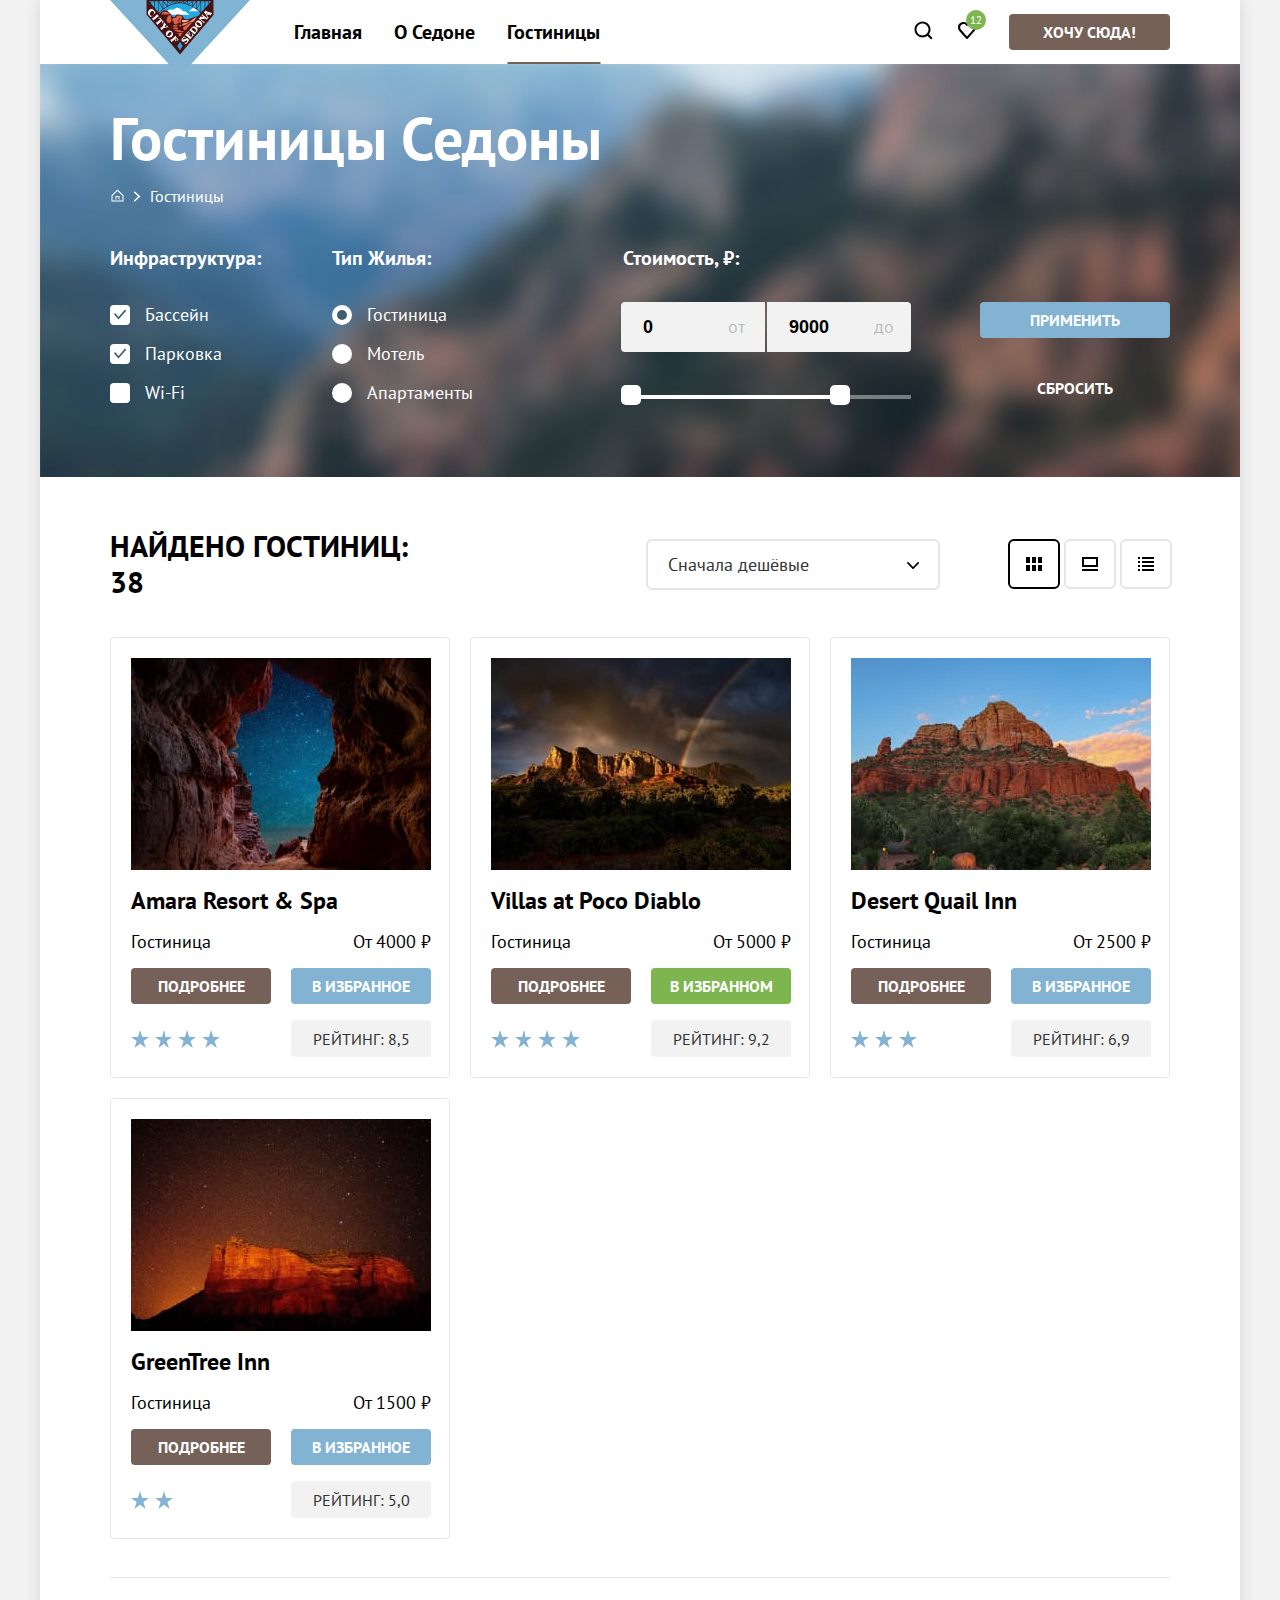
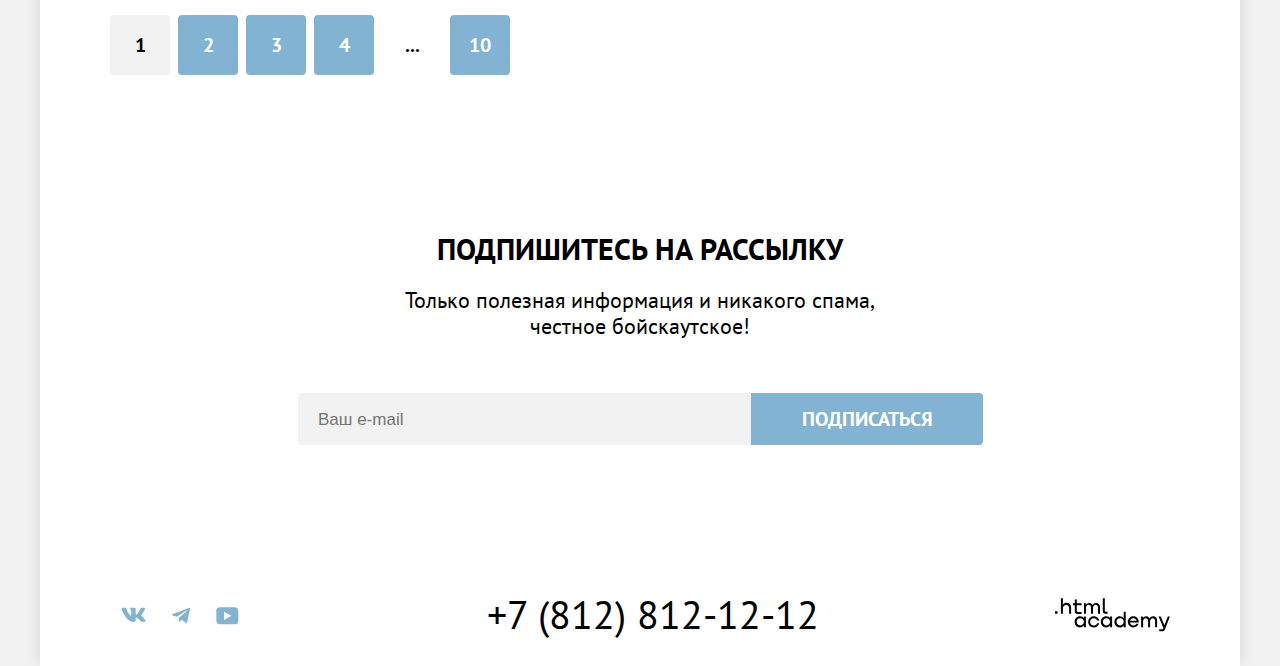
==== commit 15666ef6: "Устраняет замечания после первой проверки" ====
--- a/catalog.html
+++ b/catalog.html
@@ -115,19 +115,19 @@
               <ul class="filter-list housing-list">
                 <li class="filter-item housing-item">
                   <label class="control-housing">
-                    <input class="visually-hidden housing-input" type="radio" name="type_hous" checked>
+                    <input class="visually-hidden housing-input" type="radio" name="type_hous" value="hotel" checked>
                     <span class="control-label-housing">Гостиница</span>
                   </label>
                 </li>
                 <li class="filter-item housing-item">
                   <label class="control-housing">
-                    <input class="visually-hidden housing-input" type="radio" name="type_hous">
+                    <input class="visually-hidden housing-input" type="radio" name="type_hous" value="motel">
                     <span class="control-label-housing">Мотель</span>
                   </label>
                 </li>
                 <li class="filter-item housing-item">
                   <label class="control-housing">
-                    <input class="visually-hidden housing-input" type="radio" name="type_hous">
+                    <input class="visually-hidden housing-input" type="radio" name="type_hous" value="apartaments">
                     <span class="control-label-housing">Апартаменты</span>
                   </label>
                 </li>
@@ -189,7 +189,7 @@
 
             <ul class="view">
               <li class="view-list">
-                <a class="view-item" href="#">
+                <a class="view-item current-view" href="#">
                   <svg aria-hidden="true" focusable="false" width="16" height="14" viewBox="0 0 16 14" fill="none"
                     xmlns="http://www.w3.org/2000/svg">
                     <g clip-path="url(#a)" fill="#000">
@@ -255,14 +255,11 @@
               <p class="hotel-card-price">От 4000 ₽</p>
               <a class="hotel-card-title-detail" href="#">Подробнее</a>
               <button class="hotel-card-title-favour" type="button">В избранное</button>
-              <div class="hotel-card-stars">
-                <ul class="stars-list">
-                  <li class="stars-item"></li>
-                  <li class="stars-item"></li>
-                  <li class="stars-item"></li>
-                  <li class="stars-item"></li>
-                </ul>
-              </div>
+
+              <div class="hotel-card-stars star-four">
+                <p class="stars-text"><span class="visually-hidden">4 звезды</span></p>
+              </div>
+
               <p class="hotel-card-rating">Рейтинг: 8,5</p>
             </li>
 
@@ -276,13 +273,8 @@
               <p class="hotel-card-price">От 5000 ₽</p>
               <a class="hotel-card-title-detail" href="#">Подробнее</a>
               <button class="hotel-card-title-favour-now" type="button">В избранном</button>
-              <div class="hotel-card-stars">
-                <ul class="stars-list">
-                  <li class="stars-item"></li>
-                  <li class="stars-item"></li>
-                  <li class="stars-item"></li>
-                  <li class="stars-item"></li>
-                </ul>
+              <div class="hotel-card-stars star-four">
+                <p class="stars-text"><span class="visually-hidden">4 звезды</span></p>
               </div>
               <p class="hotel-card-rating">Рейтинг: 9,2</p>
             </li>
@@ -297,12 +289,9 @@
               <p class="hotel-card-price">От 2500 ₽</p>
               <a class="hotel-card-title-detail" href="#">Подробнее</a>
               <button class="hotel-card-title-favour" type="button">В избранное</button>
-              <div class="hotel-card-stars">
-                <ul class="stars-list">
-                  <li class="stars-item"></li>
-                  <li class="stars-item"></li>
-                  <li class="stars-item"></li>
-                </ul>
+              <div class="hotel-card-stars star-three">
+                <p class="stars-text"><span class="visually-hidden">3 звезды</span>
+                <p>
               </div>
               <p class="hotel-card-rating">Рейтинг: 6,9</p>
             </li>
@@ -317,11 +306,8 @@
               <p class="hotel-card-price">От 1500 ₽</p>
               <a class="hotel-card-title-detail" href="#">Подробнее</a>
               <button class="hotel-card-title-favour" type="button">В избранное</button>
-              <div class="hotel-card-stars">
-                <ul class="stars-list">
-                  <li class="stars-item"></li>
-                  <li class="stars-item"></li>
-                </ul>
+              <div class="hotel-card-stars star-two">
+                <p class="stars-text"><span class="visually-hidden">2 звезды</span></p>
               </div>
               <p class="hotel-card-rating">Рейтинг: 5,0</p>
             </li>
@@ -365,22 +351,6 @@
             </p>
           </form>
         </section>
-
-        <!--
-        <section class="subscribe-catalog">
-          <h2 class="subscribe-title">Подпишитесь на рассылку</h2>
-
-          <p class="subscribe-description">Только полезная информация и никакого спама, честное бойскаутское!</p>
-          <form class="subscribe-form" action="https://echo.htmlacademy.ru/" method="post">
-            <p class="subscribe-email">
-              <label class="visually-hidden" for="subscribe-mail">Ваш e-mail</label>
-              <input class="field" type="email" id="subscribe-mail" name="subscribe-mail" placeholder="Ваш e-mail"
-                required>
-              <button class="email-button button" type="submit">Подписаться</button>
-            </p>
-          </form>
-        </section>
-        -->
 
       </main>
 
--- a/styles/styles.css
+++ b/styles/styles.css
@@ -218,12 +218,17 @@
 
 .navigation-button:hover,
 .navigation-button:focus {
-  background: rgba(97, 80, 72, 1);
+  background-color: rgba(97, 80, 72, 1);
 }
 
 .navigation-button:active {
-  background: rgba(117, 97, 87, 1);
+  background-color: rgba(117, 97, 87, 1);
   color: rgba(255, 255, 255, 0.3);
+}
+
+.navigation-button:disabled {
+  background-color: #e5e5e5;
+  color: #ffffff;
 }
 
 /* main */
@@ -324,7 +329,6 @@
   background-color: rgba(255, 255, 255, 0.3);
 }
 
-
 .advantages-wrapper {
   display: flex;
   flex-direction: column;
@@ -385,6 +389,7 @@
 
 .features-list {
   display: flex;
+  flex-wrap: wrap;
   margin: 0;
   padding: 0;
   text-align: center;
@@ -486,12 +491,17 @@
 
 .search-button:hover,
 .search-button:focus {
-  background: rgba(97, 80, 72, 1);
+  background-color: rgba(97, 80, 72, 1);
 }
 
 .search-button:active {
-  background: rgba(117, 97, 87, 1);
+  background-color: rgba(117, 97, 87, 1);
   color: rgba(255, 255, 255, 0.3);
+}
+
+.search-button:disabled {
+  background-color: #e5e5e5;
+  color: #ffffff;
 }
 
 
@@ -553,6 +563,16 @@
   border-radius: 4px 0 0 4px;
   background-color: #f2f2f2;
 }
+
+.field:hover {
+  background: #e6e6e6;
+}
+
+.field:focus {
+  background: #e6e6e6;
+  outline: 3px solid #83b3d3;
+}
+
 
 .email-button {
   font-size: 20px;
@@ -566,12 +586,17 @@
 
 .email-button:hover,
 .email-button:focus {
-  background: rgba(104, 162, 202, 1);
+  background-color: rgba(104, 162, 202, 1);
 }
 
 .email-button:active {
   background-color: rgba(130, 179, 211, 1);
   color: rgba(255, 255, 255, 0.3);
+}
+
+.email-button:disabled {
+  background-color: #e5e5e5;
+  color: #ffffff;
 }
 
 
@@ -653,6 +678,7 @@
 /* поиск  */
 
 .select {
+  background-color: #44777d;
   color: #ffffff;
   background-image: url("../images/catalog/catalog-background.jpg");
   background-size: cover;
@@ -806,7 +832,15 @@
   opacity: 0.6;
 }
 
+.control-label:focus {
+  outline: 3px solid rgba(131, 179, 211, 1)
+}
+
 .control-label:active {
+  opacity: 0.3;
+}
+
+.control-label:disabled {
   opacity: 0.3;
 }
 
@@ -862,7 +896,6 @@
   cursor: pointer;
 }
 
-
 .control-label-housing::after {
   content: "";
   position: absolute;
@@ -881,7 +914,15 @@
   opacity: 0.6;
 }
 
+.control-label-housing:focus {
+  outline: 3px solid rgba(131, 179, 211, 1)
+}
+
 .control-label-housing:active {
+  opacity: 0.3;
+}
+
+.control-label-housing:disabled {
   opacity: 0.3;
 }
 
@@ -945,6 +986,19 @@
 .catalog-filter-input::-webkit-inner-spin-button {
   appearance: none;
   margin: 0;
+}
+
+.catalog-filter-input:hover {
+  background: #e6e6e6;
+}
+
+.catalog-filter-input:focus {
+  background: #e6e6e6;
+  outline: 3px solid #83b3d3;
+}
+
+.catalog-filter-input:disabled {
+  opacity: 0.3;
 }
 
 .input-text {
@@ -979,6 +1033,28 @@
   cursor: pointer;
 }
 
+.range-toggle:hover {
+  box-shadow: 0 4px 10px 0 rgba(0, 0, 0, 0.25);
+}
+
+.range-toggle:focus {
+  background-color: #ffffff;
+  outline: 3px solid #83b3d3;
+  border-radius: 5px;
+  box-shadow: 0 4px 10px 0 rgba(0, 0, 0, 0.25);
+}
+
+.range-toggle:active {
+  background-color: #ffffff;
+  outline: 2px solid #83b3d3;
+  border-radius: 5px;
+  box-shadow: 0 7px 15px 0 rgba(0, 0, 0, 0.4);
+}
+
+.range-toggle:disabled {
+  opacity: 0.3;
+}
+
 .toggle-min {
   top: -10px;
   left: 0;
@@ -1011,6 +1087,20 @@
   padding: 8px 50px;
   border-radius: 4px;
 }
+.apply:hover,
+.apply:focus {
+  background-color: #68a2ca;
+}
+
+.apply:active {
+  background-color: #68a2ca;
+  color: rgba(255, 255, 255, 0.3);
+}
+
+.apply:disabled {
+  background-color: #e5e5e5;
+  color: rgba(255, 255, 255, 0.3);
+}
 
 .reset {
   font-weight: 700;
@@ -1020,6 +1110,7 @@
   border: none;
   background-color: transparent;
   padding: 8px 50px;
+  border-radius: 4px;
 }
 
 .reset:hover {
@@ -1027,11 +1118,16 @@
 }
 
 .reset:active {
-  opacity: 0.3;
+  color: rgba(255, 255, 255, 0.3);
 }
 
 .reset:focus {
   outline: 2px solid #68a2ca;
+  border-radius: 4px;
+}
+
+.reset:disabled {
+  color: rgba(255, 255, 255, 0.1)
 }
 
 /* каталог  */
@@ -1092,6 +1188,7 @@
   font-weight: 400;
   line-height: 21px;
   text-align: left;
+  background-color: #ffffff;
   color: #333333;
   width: 290px;
   padding: 13px 52px 13px 20px;
@@ -1107,6 +1204,12 @@
   outline: 2px solid #68a2ca;
 }
 
+.select-control:disabled {
+  color: rgba(0, 0, 0, 0.3);
+  outline: 2px solid rgba(0, 0, 0, 0.3)
+}
+
+
 /* тип отображения  */
 
 .view {
@@ -1126,6 +1229,11 @@
   border-radius: 4px;
 }
 
+.current-view {
+  outline: 2px solid #000000;
+  border-radius: 4px;
+}
+
 .view-item:hover,
 .view-item:active {
   outline: 2px solid #000000;
@@ -1135,6 +1243,9 @@
   outline: 2px solid #68a2ca;
 }
 
+.view-item:disabled {
+  opacity: 0.3;
+}
 
 /* каталог гостиниц */
 
@@ -1217,8 +1328,14 @@
   color: rgba(255, 255, 255, 0.3);
 }
 
+.hotel-card-title-detail:disabled {
+  background-color: rgba(229, 229, 229, 1);
+}
+
 .hotel-card-title-favour {
+  font-weight: 700;
   font-size: 16px;
+  line-height: 20px;
   font-family: inherit;
   color: #ffffff;
   background-color: #82b3d3;
@@ -1232,17 +1349,21 @@
 
 .hotel-card-title-favour:hover,
 .hotel-card-title-favour:focus {
-  background: #68a2ca;
-
+  background-color: #68a2ca;
 }
 
 .hotel-card-title-favour:active {
   color: rgba(255, 255, 255, 0.3);
-  ;
+}
+
+.hotel-card-title-favour:disabled {
+  background-color: rgba(229, 229, 229, 1);
 }
 
 .hotel-card-title-favour-now {
+  font-weight: 700;
   font-size: 16px;
+  line-height: 20px;
   font-family: inherit;
   color: #ffffff;
   background-color: #7db54f;
@@ -1256,33 +1377,48 @@
 
 .hotel-card-title-favour-now:hover,
 .hotel-card-title-favour-now:focus {
-  background: #6c9e42;
+  background-color: #6c9e42;
 
 }
 
 .hotel-card-title-favour-now:active {
   color: rgba(255, 255, 255, 0.3);
-  ;
+}
+
+.hotel-card-title-favour-now:disabled {
+  background-color: rgba(229, 229, 229, 1);
 }
 
 .hotel-card-stars {
-  display: flex;
-  align-items: center;
-  margin-top: 10px;
-}
-
-.stars-list{
-  display: flex;
-  gap: 6px;
-  padding-left: 22px;
-  list-style-image: url("../images/catalog/star.svg");
-  width: 140px;
-  list-style-type: none;
-}
-
-.stars-item{
-  width: 18px;
-  height: 18px;
+  margin: 0;
+  background-image: url("../images/catalog/star.svg");
+  background-repeat: space no-repeat;
+  background-size: 18px 18px;
+  background-position: center;
+}
+
+.stars-text {
+  padding-top: 1px;
+}
+
+.star-one {
+  width: 35px;
+}
+
+.star-two {
+  width: 42px;
+}
+
+.star-three {
+  width: 66px;
+}
+
+.star-four {
+  width: 89px;
+}
+
+.star-five {
+  width: 105px;
 }
 
 .hotel-card-rating {
@@ -1347,6 +1483,11 @@
   opacity: 0.3;
 }
 
+.pagination-link:disabled {
+  opacity: 0.3;
+}
+
+
 /* модальное окно */
 
 .modal-container {
@@ -1427,7 +1568,7 @@
   width: 137px;
 }
 
-.search-button {
+.modal-search-button {
   font-family: inherit;
   user-select: none;
   font-weight: 700;
@@ -1445,14 +1586,18 @@
   cursor: pointer;
 }
 
-.search-button:hover,
-.search-button:focus {
+.modal-search-button:hover,
+.modal-search-button:focus {
   background-color: #68a2ca;
 }
 
-.search-button:active {
+.modal-search-button:active {
   background-color: #68a2ca;
   color: rgba(255, 255, 255, 0.3);
+}
+
+.modal-search-button:disabled {
+  background-color: rgba(229, 229, 229, 1);
 }
 
 .calendar {
@@ -1473,9 +1618,17 @@
   background-size: 20px 20px;
 }
 
-.calendar:hover,
+.calendar:hover {
+  background-color: #e6e6e6;
+}
+
 .calendar:focus {
-  background-color: #e6e6e6;
+  outline: 3px solid #83b3d3;
+  border-radius: 4px;
+}
+
+.calendar:disabled {
+  opacity: 0.3;
 }
 
 .modal-date {
@@ -1557,7 +1710,6 @@
   justify-content: space-between;
   margin-bottom: 48px;
 }
-
 
 .guests {
   display: flex;
